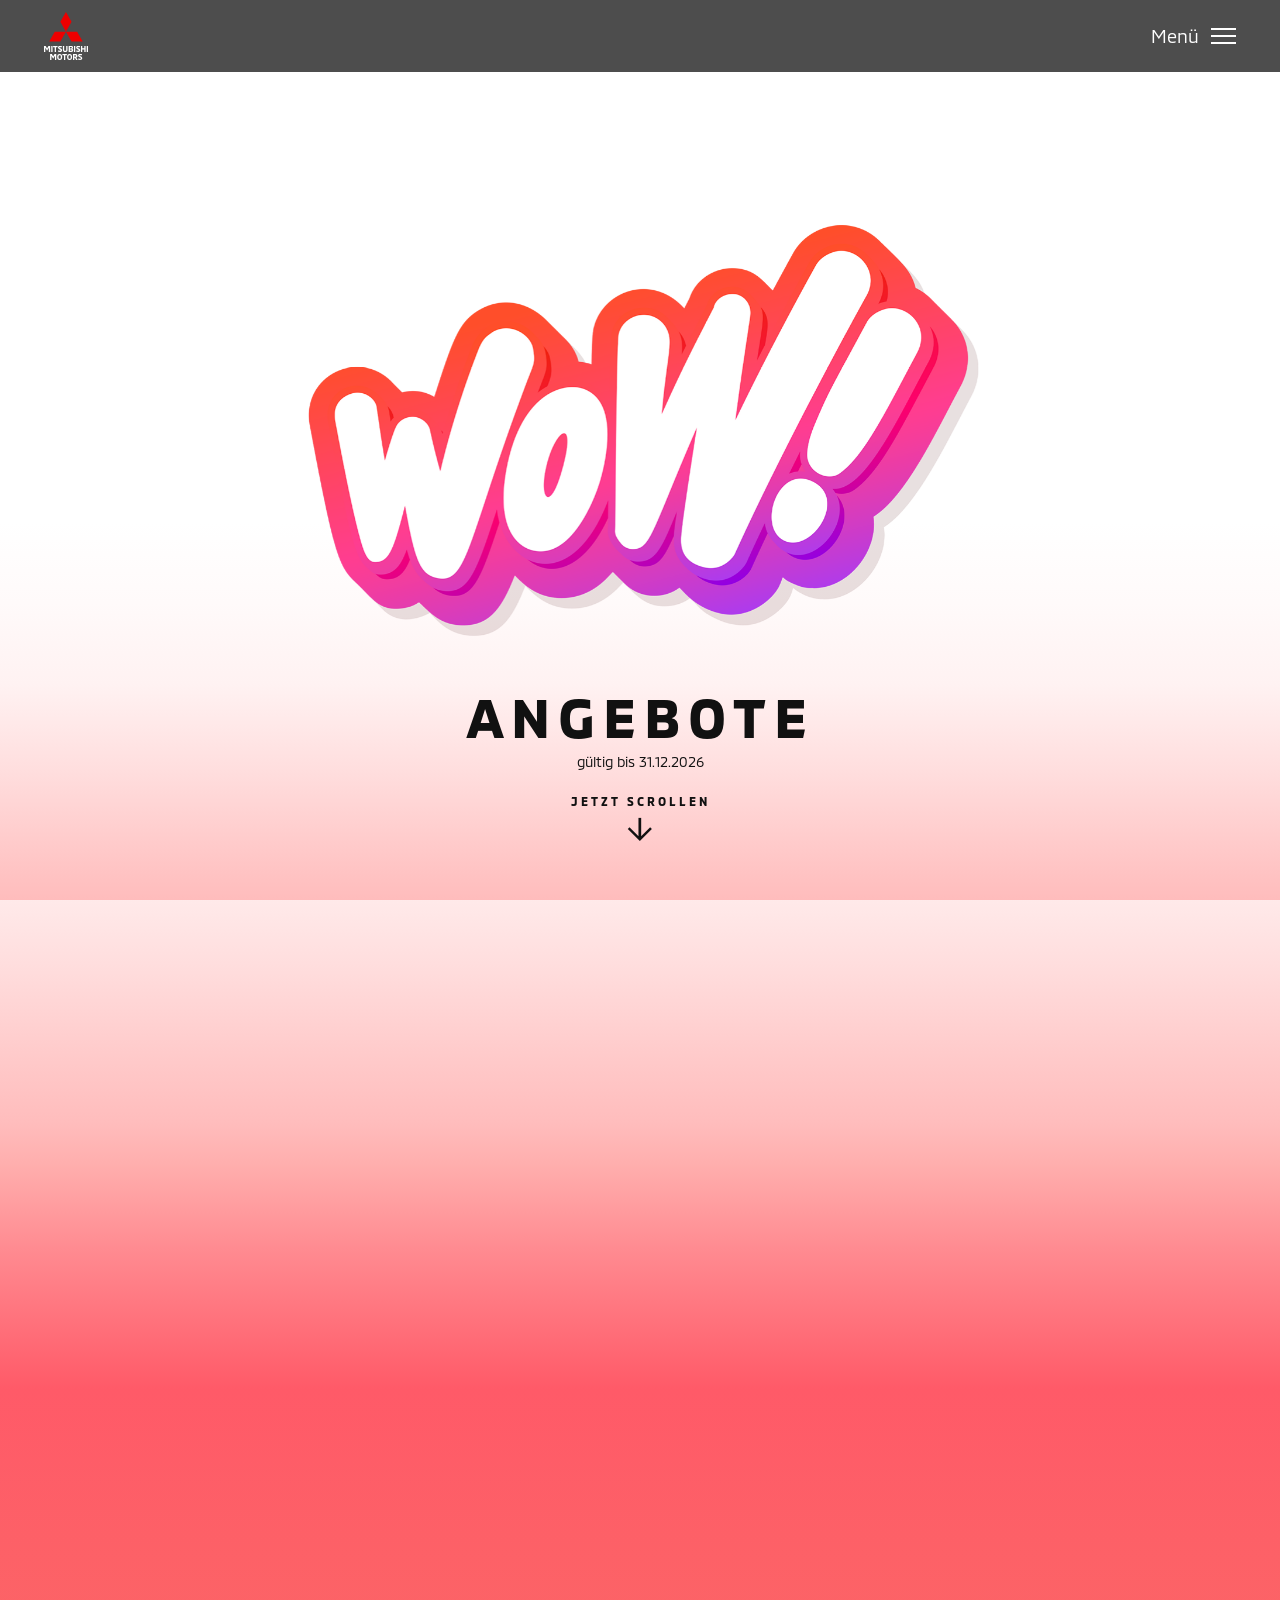
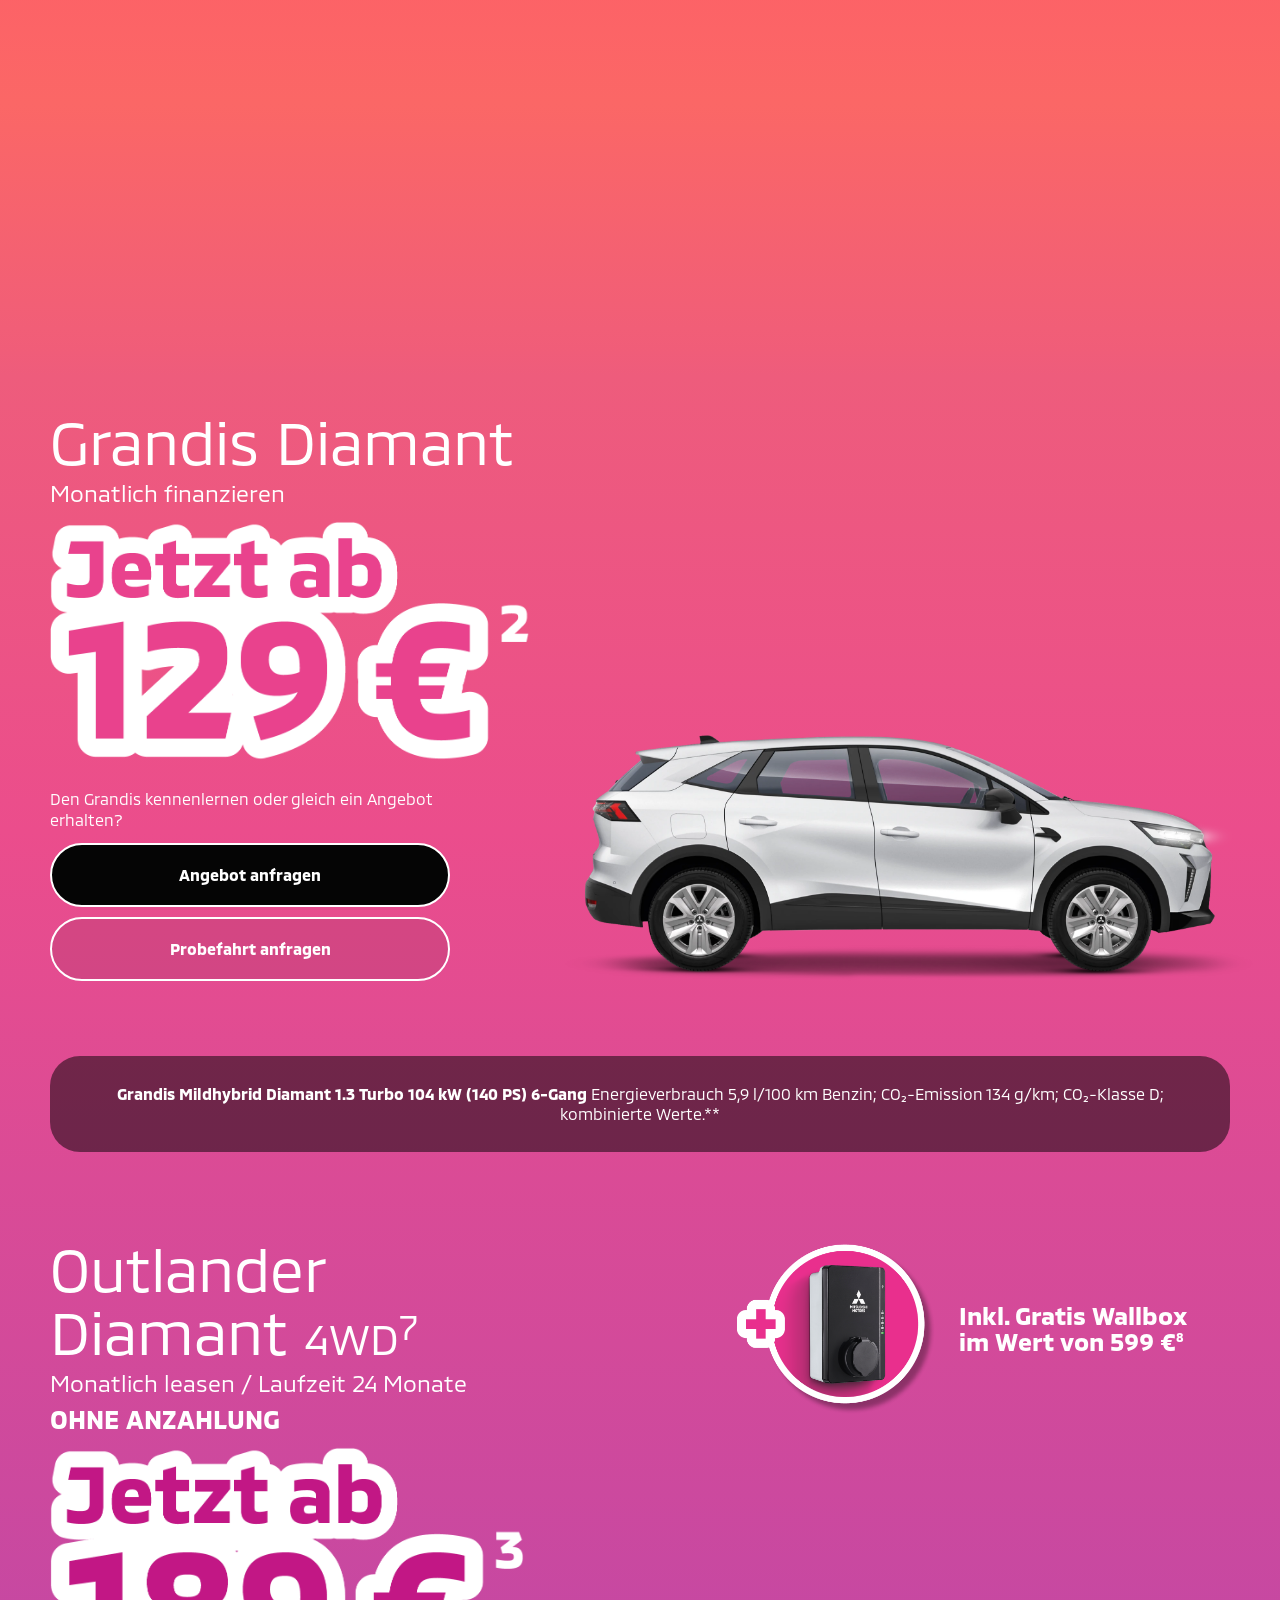
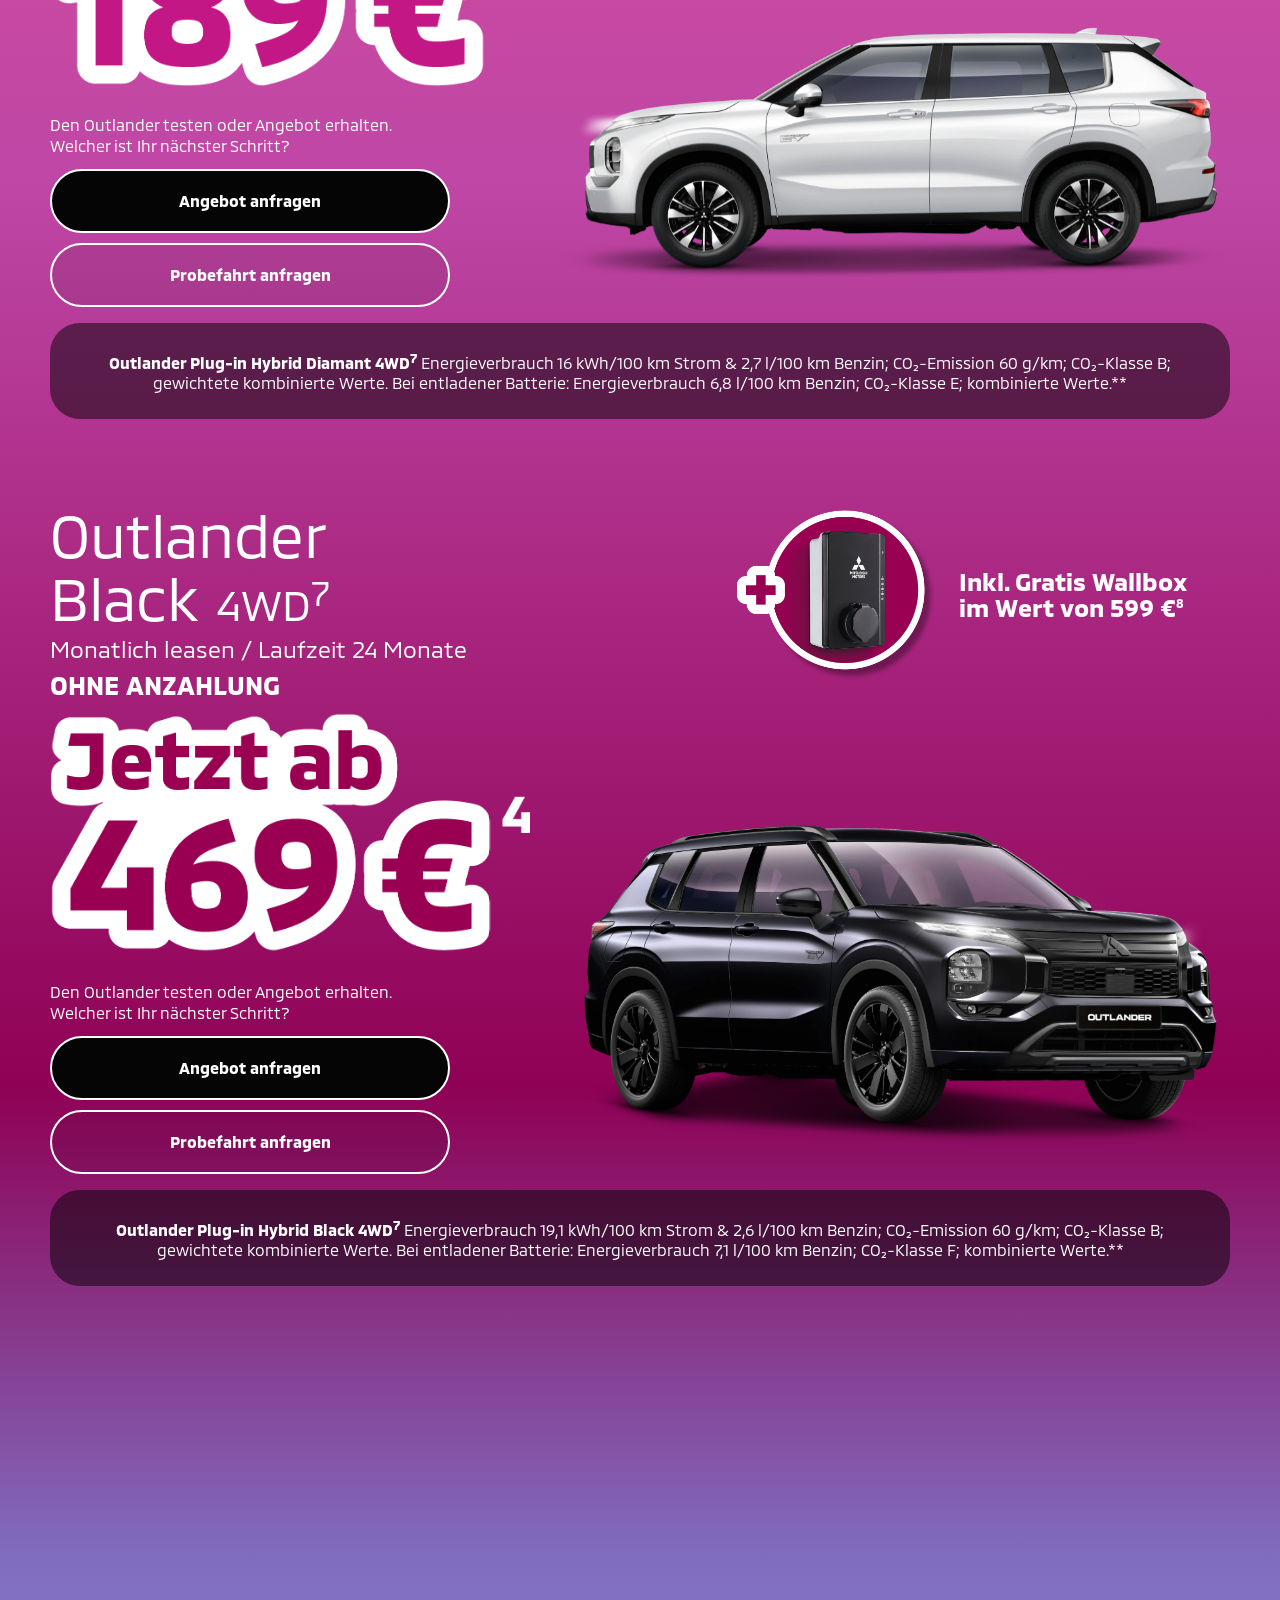
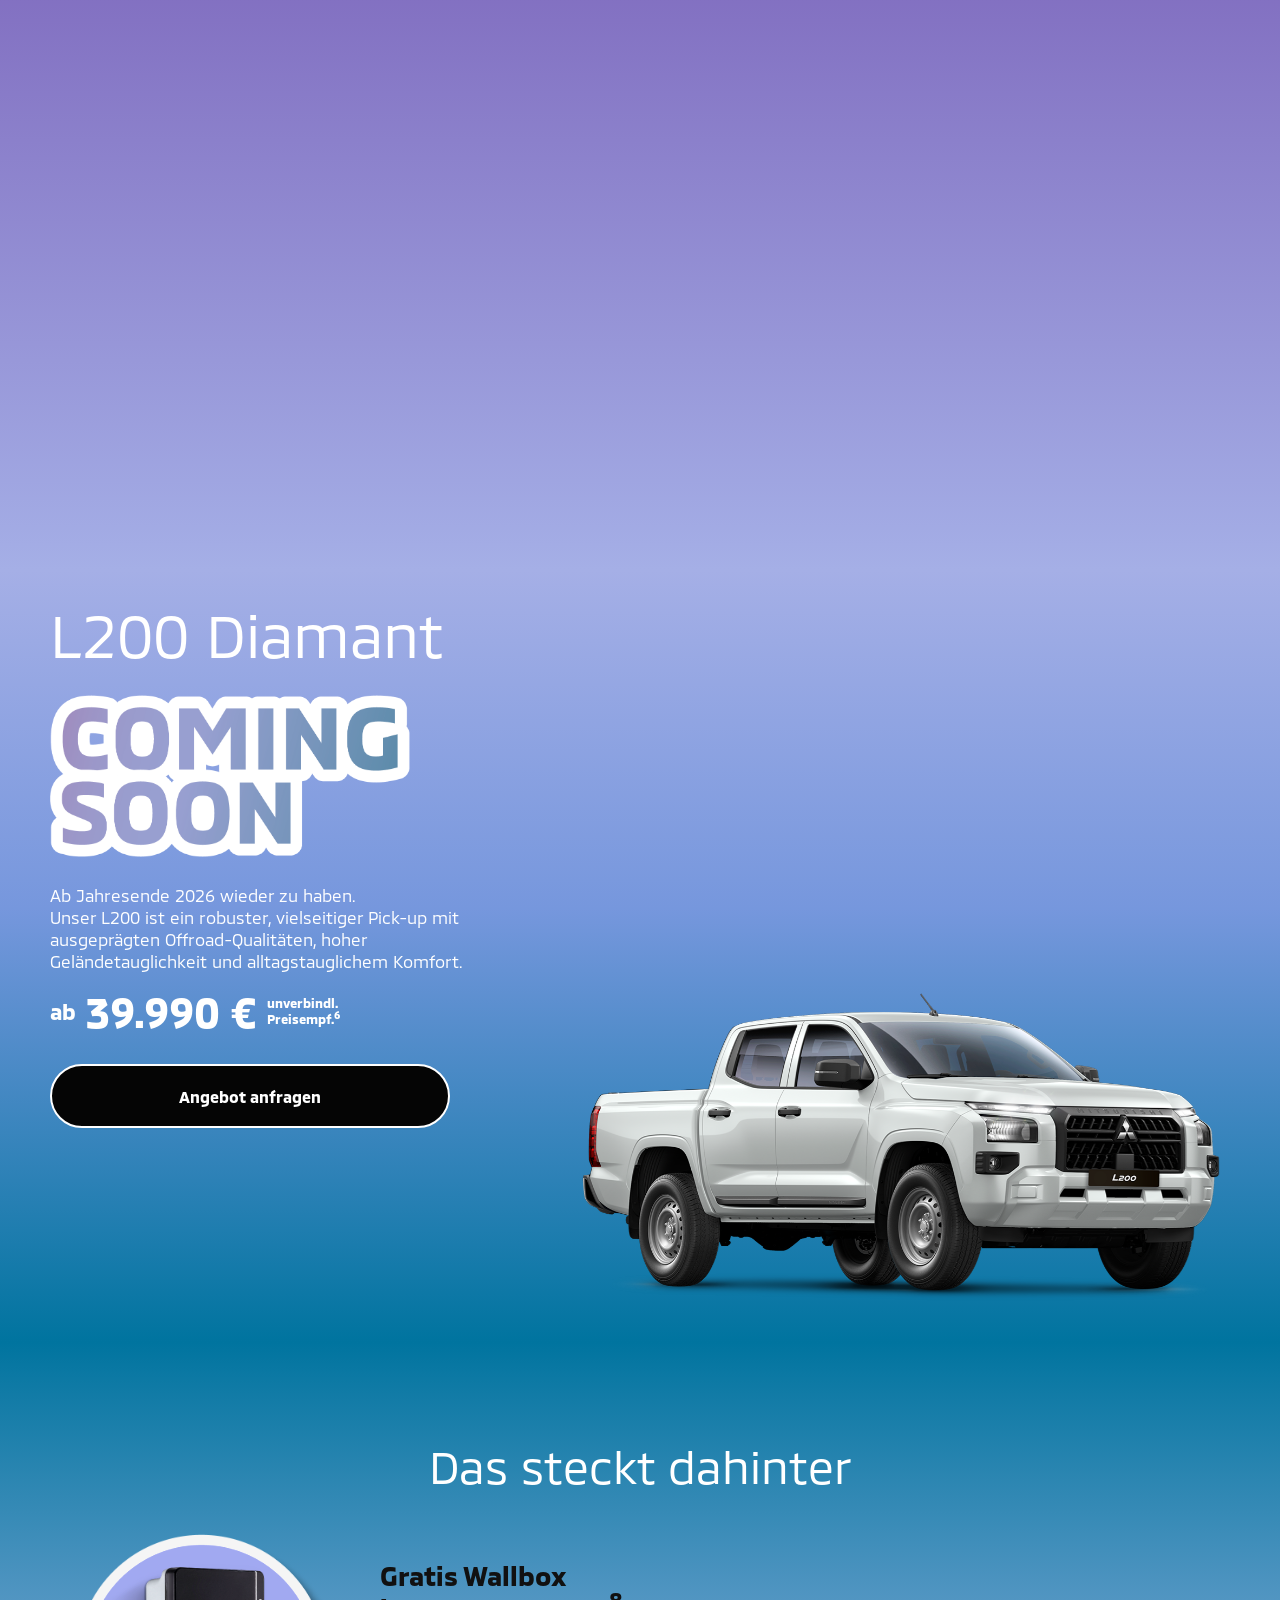
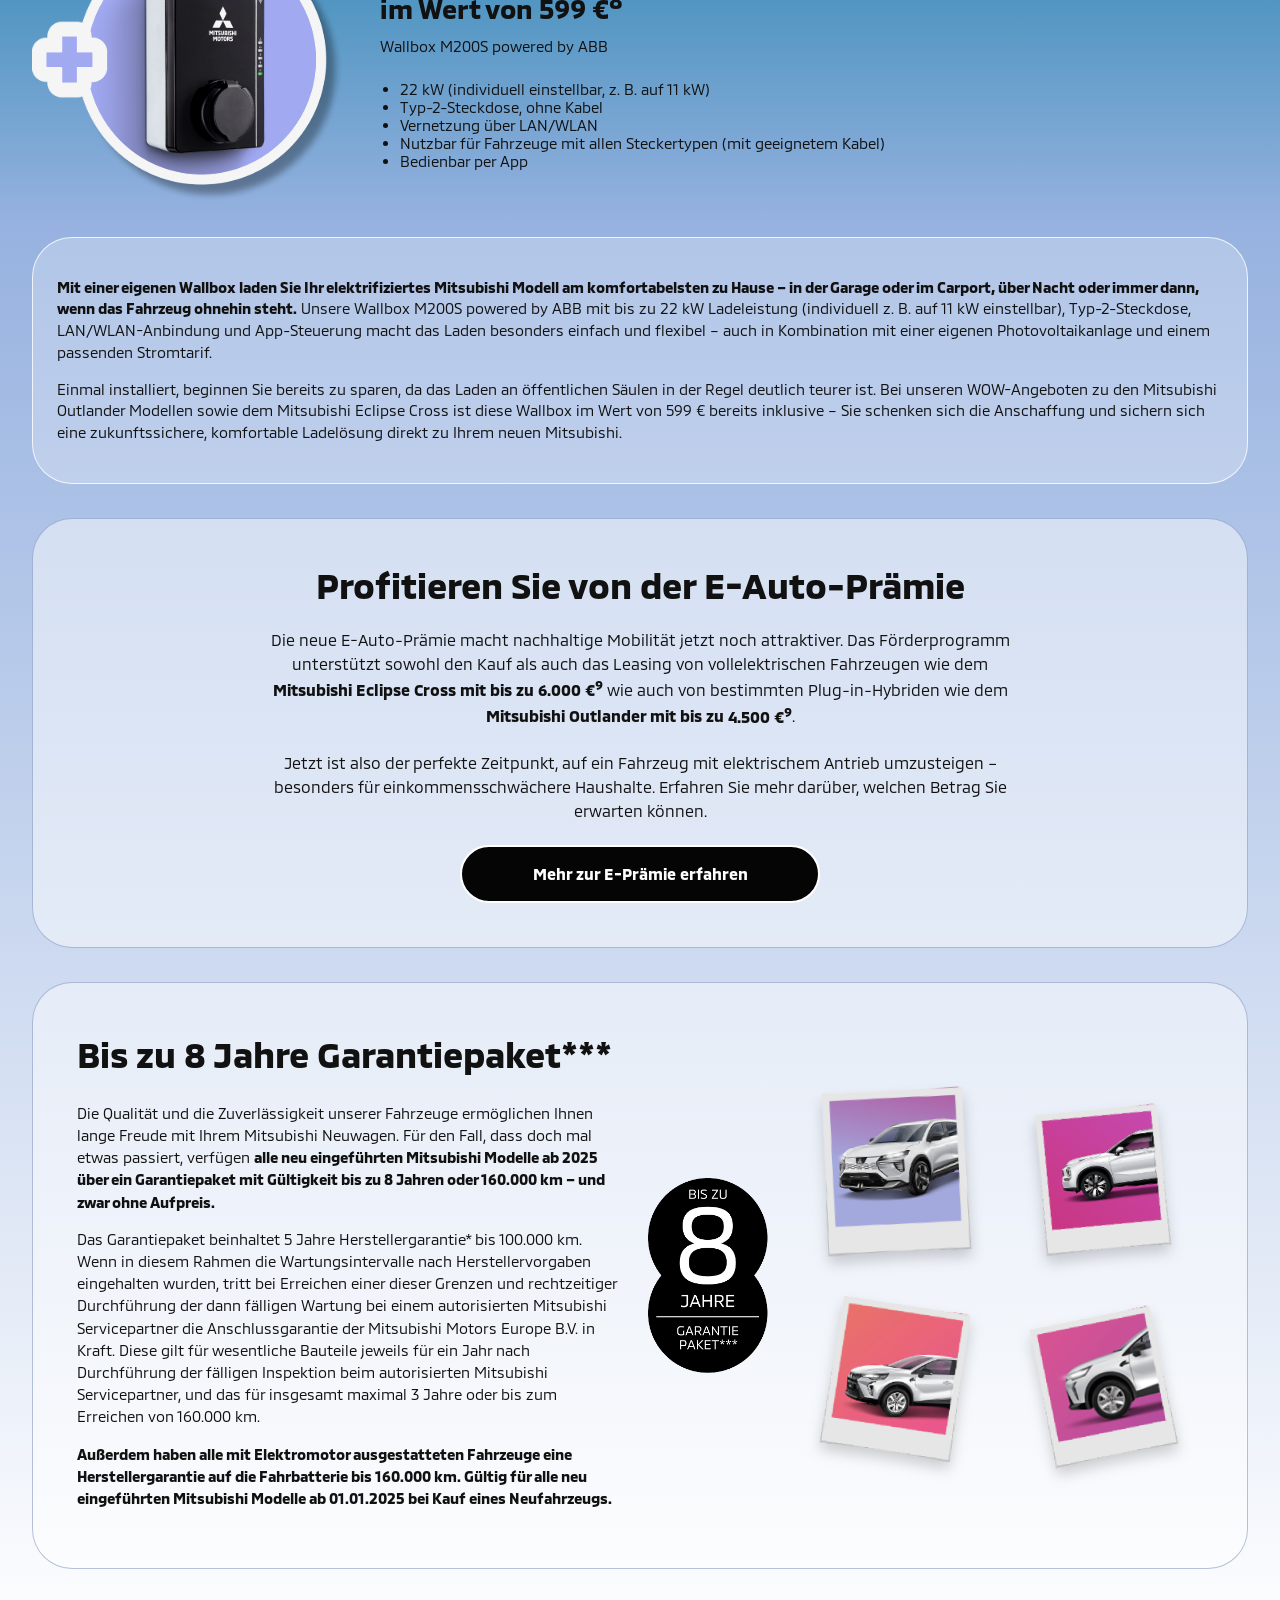
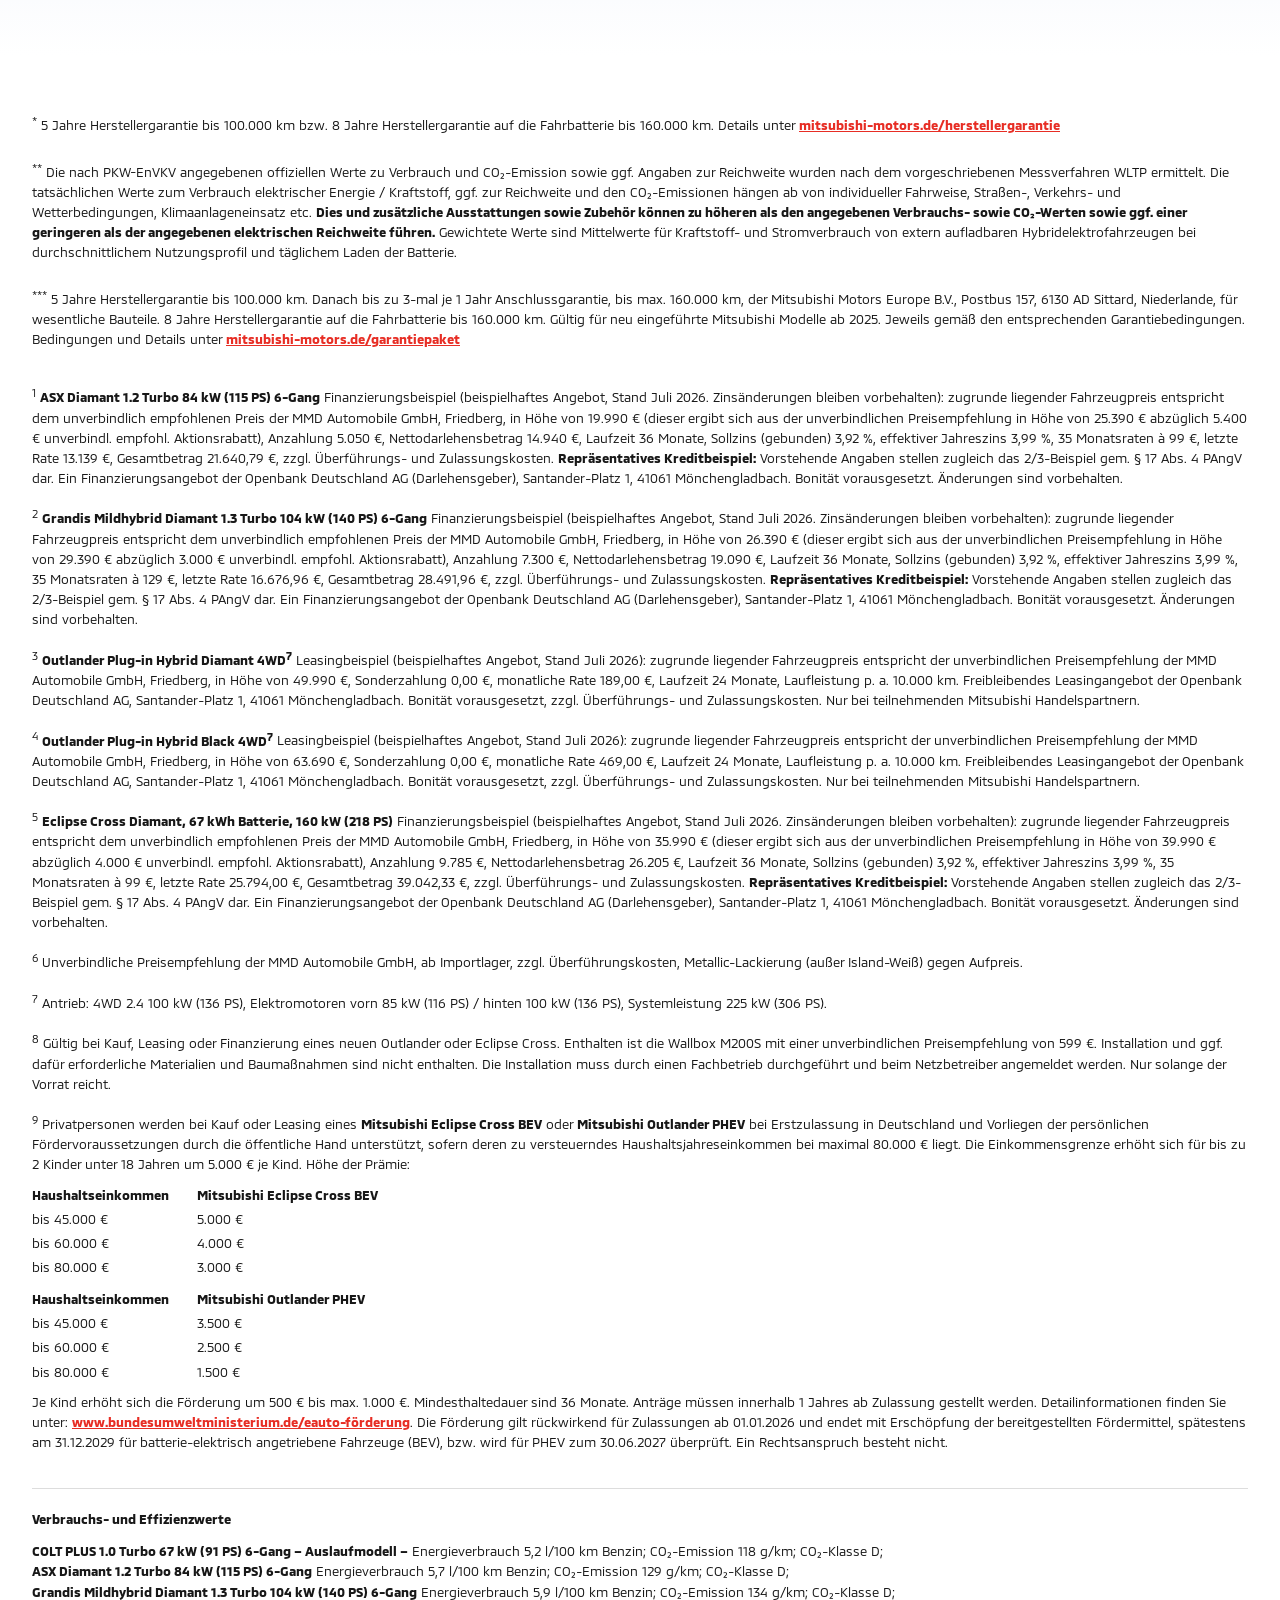
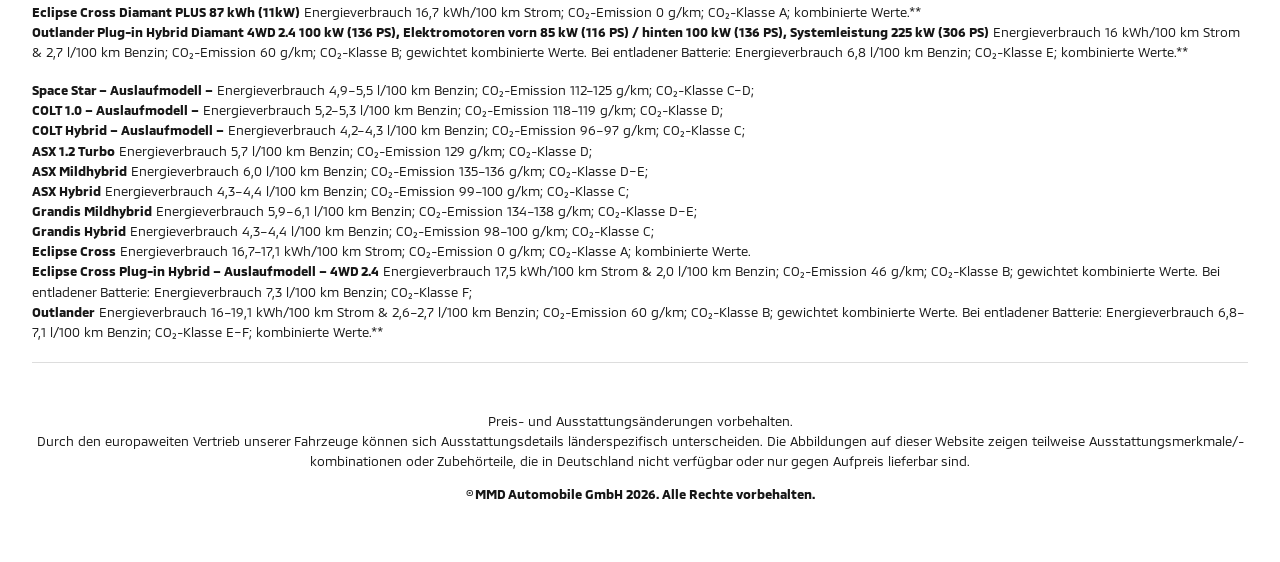
==== index.html @ 07d81e91 "Restore mobile and tablet motion layout" ====
<!doctype html>
<html lang="de">
<head>
  <meta charset="utf-8">
  <meta name="viewport" content="width=device-width, initial-scale=1, viewport-fit=cover">
  <meta name="description" content="WOW! Angebote von Mitsubishi Motors – Aktionsmodelle, Wallbox und Garantiepaket.">
  <title>WOW! Angebote | Mitsubishi Motors</title>
  <link rel="icon" href="assets/brand/mitsubishi-mark.ico" sizes="any">
  <link rel="preload" href="assets/fonts/MMC-Regular.woff2" as="font" type="font/woff2" crossorigin>
  <link rel="preload" href="assets/fonts/MMC-Bold.woff2" as="font" type="font/woff2" crossorigin>
  <link rel="preload" href="assets/wow.png" as="image" type="image/png" fetchpriority="high">
  <link rel="stylesheet" href="mobile-first.css?v=162">
  <script src="script.js?v=87" defer></script>
</head>
<body data-page='{"eventName":"page_view","pageType":"campaign","pageName":"WOW Angebote","campaignName":"WOW Angebote 2026"}'>
  <a class="skip-link" href="#main">Zum Inhalt springen</a>

  <header class="site-header" data-header>
    <a class="brand" href="#top" aria-label="Mitsubishi Motors – nach oben">
      <img class="brand__logo" src="assets/brand/mitsubishi-logo.svg" alt="Mitsubishi Motors" width="55" height="60">
    </a>

    <nav class="desktop-nav" aria-label="Modelle">
      <a href="#angebote">Alle Modelle</a>
      <a href="#angebote">COLT</a>
      <a href="#asx">ASX</a>
      <a href="#grandis">Grandis <span>NEU</span></a>
      <a href="#eclipse">Eclipse Cross <span>NEU</span></a>
      <a href="#outlander-diamant">Outlander</a>
    </nav>

    <button class="menu-button" type="button" aria-expanded="false" aria-controls="mobile-nav">
      <span>Menü</span><i aria-hidden="true"></i>
    </button>

    <nav class="mobile-nav" id="mobile-nav" aria-label="Schnellnavigation" aria-hidden="true" inert>
      <a href="#angebote">Alle Angebote</a>
      <a href="#asx">ASX</a>
      <a href="#grandis">Grandis</a>
      <a href="#outlander-diamant">Outlander Diamant</a>
      <a href="#outlander-black">Outlander Black</a>
      <a href="#eclipse">Eclipse Cross</a>
      <a href="#l200">L200</a>
      <a href="#vorteile">Das steckt dahinter</a>
    </nav>
  </header>

  <nav class="campaign-nav" aria-label="WOW Angebotsnavigation" aria-hidden="true" inert>
    <a class="campaign-nav__home" href="#top" aria-label="Zurück zum Anfang">WOW!</a>
    <p class="campaign-nav__counter" aria-live="polite"><strong data-campaign-nav-index>01</strong><span>/07</span></p>
    <div class="campaign-nav__links">
      <a href="#asx" data-campaign-nav-link><i aria-hidden="true"></i><span>ASX</span></a>
      <a href="#grandis" data-campaign-nav-link><i aria-hidden="true"></i><span>Grandis</span></a>
      <a href="#outlander-diamant" data-campaign-nav-link><i aria-hidden="true"></i><span>Outlander Diamant</span></a>
      <a href="#outlander-black" data-campaign-nav-link><i aria-hidden="true"></i><span>Outlander Black</span></a>
      <a href="#eclipse" data-campaign-nav-link><i aria-hidden="true"></i><span>Eclipse Cross</span></a>
      <a href="#l200" data-campaign-nav-link><i aria-hidden="true"></i><span>L200</span></a>
      <a href="#vorteile" data-campaign-nav-link><i aria-hidden="true"></i><span>Vorteile</span></a>
    </div>
  </nav>

  <main id="main">
    <section class="hero" id="top" aria-labelledby="hero-title" data-hero-stage>
      <div class="hero__motion" data-hero-motion>
        <div class="hero__glow" aria-hidden="true"></div>
        <img class="hero__wow" src="assets/wow.png" alt="WOW!" width="1298" height="730" fetchpriority="high" data-hero-wow>
        <div class="hero__copy reveal" data-hero-copy>
          <h1 id="hero-title">Angebote</h1>
          <p>gültig bis 31.12.2026</p>
          <a href="#angebote" data-ga4push='{"eventName":"click_link_2022slider","teaserHeadline":"WOW Angebote","clickText":"Jetzt scrollen","clickURL":"#angebote"}'>Jetzt scrollen <span aria-hidden="true">↓</span></a>
        </div>
      </div>
    </section>

    <div id="angebote" class="offer-flow">
      <section class="offer offer--asx" id="asx" aria-labelledby="asx-title" data-asx-stage>
        <div class="offer__inner" data-asx-motion>
          <div class="offer__stage">
            <div class="offer__copy reveal">
              <h2 id="asx-title" data-asx-model>ASX Diamant</h2>
              <p class="offer__eyebrow" data-asx-model>Monatlich finanzieren</p>
              <div class="price-art" data-asx-price><img src="assets/price-1.png" alt="Jetzt ab 99 Euro" width="1110" height="556"></div>
              <div class="offer__actions" data-asx-cta>
                <p class="offer__action-copy">Den ASX testen oder direkt ein Angebot anfragen?</p>
                <a class="cta" href="https://www.mitsubishi-motors.de/asx-angebot" target="_blank" rel="noopener noreferrer" data-ga4push='{"eventName":"click_link_wow_offer","teaserHeadline":"ASX Diamant","clickText":"Angebot anfragen","clickURL":"https://www.mitsubishi-motors.de/asx-angebot","vehicleModel":"ASX","offerType":"offer"}'>Angebot anfragen</a>
                <a class="cta cta--secondary" href="https://www.mitsubishi-motors.de/probefahrt/asx" target="_blank" rel="noopener noreferrer" data-ga4push='{"eventName":"click_link_wow_offer","teaserHeadline":"ASX Diamant","clickText":"Probefahrt anfragen","clickURL":"https://www.mitsubishi-motors.de/probefahrt/asx","vehicleModel":"ASX","offerType":"test_drive"}'>Probefahrt anfragen</a>
              </div>
            </div>
            <div class="offer__visual">
              <img class="offer__car offer__car--asx reveal" src="assets/asx.webp" alt="Mitsubishi ASX Diamant in Weiß" width="2200" height="1035" data-asx-car>
            </div>
            <p class="offer__legal" data-asx-legal><strong>ASX Diamant 1.2 Turbo 84 kW (115 PS) 6-Gang</strong> Energieverbrauch 5,7 l/100 km Benzin; CO₂-Emission 129 g/km; CO₂-Klasse D; kombinierte Werte.**</p>
          </div>
        </div>
      </section>

      <section class="offer offer--grandis" id="grandis" aria-labelledby="grandis-title" data-grandis-stage>
        <div class="offer__inner">
          <div class="offer__stage">
            <div class="offer__copy reveal">
              <h2 id="grandis-title" data-grandis-model>Grandis Diamant</h2>
              <p class="offer__eyebrow" data-grandis-model>Monatlich finanzieren</p>
              <div class="price-art" data-grandis-price><img src="assets/price-2.png" alt="Jetzt ab 129 Euro" width="1110" height="556" loading="lazy"></div>
              <div class="offer__actions" data-grandis-cta>
                <p class="offer__action-copy">Den Grandis kennenlernen oder gleich ein Angebot erhalten?</p>
                <a class="cta" href="https://www.mitsubishi-motors.de/grandis-angebot" target="_blank" rel="noopener noreferrer" data-ga4push='{"eventName":"click_link_wow_offer","teaserHeadline":"Grandis Diamant","clickText":"Angebot anfragen","clickURL":"https://www.mitsubishi-motors.de/grandis-angebot","vehicleModel":"Grandis","offerType":"offer"}'>Angebot anfragen</a>
                <a class="cta cta--secondary" href="https://www.mitsubishi-motors.de/probefahrt/grandis" target="_blank" rel="noopener noreferrer" data-ga4push='{"eventName":"click_link_wow_offer","teaserHeadline":"Grandis Diamant","clickText":"Probefahrt anfragen","clickURL":"https://www.mitsubishi-motors.de/probefahrt/grandis","vehicleModel":"Grandis","offerType":"test_drive"}'>Probefahrt anfragen</a>
              </div>
            </div>
            <div class="offer__visual">
              <img class="offer__car offer__car--grandis reveal" src="assets/grandis.webp" alt="Mitsubishi Grandis Diamant in Weiß" width="2200" height="1042" loading="lazy" data-grandis-car>
            </div>
            <p class="offer__legal" data-grandis-legal><strong>Grandis Mildhybrid Diamant 1.3 Turbo 104 kW (140 PS) 6-Gang</strong> Energieverbrauch 5,9 l/100 km Benzin; CO₂-Emission 134 g/km; CO₂-Klasse D; kombinierte Werte.**</p>
          </div>
        </div>
      </section>

      <section class="offer offer--outlander" id="outlander-diamant" aria-labelledby="outlander-title">
        <div class="offer__inner">
          <div class="offer__stage">
            <div class="offer__copy reveal">
              <h2 id="outlander-title">Outlander <span class="model-variant">Diamant <span class="model-drive">4WD<sup><a href="#fn-7" aria-label="Fußnote 7">7</a></sup></span></span></h2>
              <p class="offer__eyebrow">Monatlich leasen<span class="desktop-copy"> / Laufzeit 24 Monate</span></p>
              <p class="offer__payment">Ohne Anzahlung</p>
              <div class="price-art"><img src="assets/price-3.png" alt="Jetzt ab 189 Euro" width="1110" height="556" loading="lazy"></div>
              <div class="offer__actions">
                <p class="offer__action-copy">Den Outlander testen oder Angebot erhalten.<br>Welcher ist Ihr nächster Schritt?</p>
                <a class="cta" href="https://www.mitsubishi-motors.de/outlander-angebot" target="_blank" rel="noopener noreferrer" data-ga4push='{"eventName":"click_link_wow_offer","teaserHeadline":"Outlander Diamant 4WD","clickText":"Angebot anfragen","clickURL":"https://www.mitsubishi-motors.de/outlander-angebot","vehicleModel":"Outlander","offerType":"offer","offerVariant":"Diamant 4WD"}'>Angebot anfragen</a>
                <a class="cta cta--secondary" href="https://www.mitsubishi-motors.de/probefahrt/outlander" target="_blank" rel="noopener noreferrer" data-ga4push='{"eventName":"click_link_wow_offer","teaserHeadline":"Outlander Diamant 4WD","clickText":"Probefahrt anfragen","clickURL":"https://www.mitsubishi-motors.de/probefahrt/outlander","vehicleModel":"Outlander","offerType":"test_drive","offerVariant":"Diamant 4WD"}'>Probefahrt anfragen</a>
              </div>
            </div>
            <div class="offer__visual">
              <div class="wallbox-badge wallbox-badge--pink reveal">
                <img src="assets/wallbox-pink.png" alt="Mitsubishi Wallbox" width="800" height="714" loading="lazy">
                <p>Inkl. Gratis Wallbox<br>im Wert von <span>599 €<sup>8</sup></span></p>
              </div>
              <img class="offer__car offer__car--outlander reveal" src="assets/vehicles/outlander-diamant.webp" alt="Mitsubishi Outlander Diamant in Weiß" width="2082" height="832" loading="lazy">
            </div>
            <p class="offer__legal"><strong>Outlander Plug-in Hybrid Diamant 4WD<sup><a href="#fn-7" aria-label="Fußnote 7">7</a></sup></strong> Energieverbrauch 16 kWh/100 km Strom &amp; 2,7 l/100 km Benzin; CO₂-Emission 60 g/km; CO₂-Klasse B; gewichtete kombinierte Werte. Bei entladener Batterie: Energieverbrauch 6,8 l/100 km Benzin; CO₂-Klasse E; kombinierte Werte.**</p>
          </div>
        </div>
      </section>

      <section class="offer offer--black" id="outlander-black" aria-labelledby="black-title">
        <div class="offer__inner">
          <div class="offer__stage">
            <div class="offer__copy reveal">
              <h2 id="black-title">Outlander <span class="model-variant">Black <span class="model-drive">4WD<sup><a href="#fn-7" aria-label="Fußnote 7">7</a></sup></span></span></h2>
              <p class="offer__eyebrow">Monatlich leasen<span class="desktop-copy"> / Laufzeit 24 Monate</span></p>
              <p class="offer__payment">Ohne Anzahlung</p>
              <div class="price-art"><img src="assets/price-4.png" alt="Jetzt ab 469 Euro" width="1110" height="556" loading="lazy"></div>
              <div class="offer__actions">
                <p class="offer__action-copy">Den Outlander testen oder Angebot erhalten.<br>Welcher ist Ihr nächster Schritt?</p>
                <a class="cta" href="https://www.mitsubishi-motors.de/outlander-angebot" target="_blank" rel="noopener noreferrer" data-ga4push='{"eventName":"click_link_wow_offer","teaserHeadline":"Outlander Black 4WD","clickText":"Angebot anfragen","clickURL":"https://www.mitsubishi-motors.de/outlander-angebot","vehicleModel":"Outlander","offerType":"offer","offerVariant":"Black 4WD"}'>Angebot anfragen</a>
                <a class="cta cta--secondary" href="https://www.mitsubishi-motors.de/probefahrt/outlander" target="_blank" rel="noopener noreferrer" data-ga4push='{"eventName":"click_link_wow_offer","teaserHeadline":"Outlander Black 4WD","clickText":"Probefahrt anfragen","clickURL":"https://www.mitsubishi-motors.de/probefahrt/outlander","vehicleModel":"Outlander","offerType":"test_drive","offerVariant":"Black 4WD"}'>Probefahrt anfragen</a>
              </div>
            </div>
            <div class="offer__visual">
              <div class="wallbox-badge wallbox-badge--black reveal">
                <img src="assets/wallbox-dark.png" alt="Mitsubishi Wallbox" width="800" height="714" loading="lazy">
                <p>Inkl. Gratis Wallbox<br>im Wert von <span>599 €<sup>8</sup></span></p>
              </div>
              <img class="offer__car offer__car--black reveal" src="assets/vehicles/outlander-black.webp" alt="Mitsubishi Outlander Black in Schwarz" width="2113" height="1113" loading="lazy">
            </div>
            <p class="offer__legal"><strong>Outlander Plug-in Hybrid Black 4WD<sup><a href="#fn-7" aria-label="Fußnote 7">7</a></sup></strong> Energieverbrauch 19,1 kWh/100 km Strom &amp; 2,6 l/100 km Benzin; CO₂-Emission 60 g/km; CO₂-Klasse B; gewichtete kombinierte Werte. Bei entladener Batterie: Energieverbrauch 7,1 l/100 km Benzin; CO₂-Klasse F; kombinierte Werte.**</p>
          </div>
        </div>
      </section>

      <section class="offer offer--eclipse" id="eclipse" aria-labelledby="eclipse-title">
        <div class="offer__inner">
          <div class="offer__stage">
            <div class="offer__copy reveal">
              <h2 id="eclipse-title">Eclipse Cross Diamant</h2>
              <p class="offer__eyebrow">Monatlich finanzieren</p>
              <div class="price-art price-art--short"><img src="assets/price-5.png" alt="Ab 99 Euro" width="1110" height="556" loading="lazy"></div>
              <p class="offer__availability">Verfügbar ab Ende 2026</p>
              <div class="offer__actions">
                <p class="offer__action-copy">Probefahrt vereinbaren oder Angebot anfragen?<br>Sie haben die Wahl.</p>
                <a class="cta" href="https://www.mitsubishi-motors.de/eclipsecross-angebot" target="_blank" rel="noopener noreferrer" data-ga4push='{"eventName":"click_link_wow_offer","teaserHeadline":"Eclipse Cross Diamant","clickText":"Angebot anfragen","clickURL":"https://www.mitsubishi-motors.de/eclipsecross-angebot","vehicleModel":"Eclipse Cross","offerType":"offer"}'>Angebot anfragen</a>
                <a class="cta cta--secondary" href="https://www.mitsubishi-motors.de/probefahrt/eclipse-cross" target="_blank" rel="noopener noreferrer" data-ga4push='{"eventName":"click_link_wow_offer","teaserHeadline":"Eclipse Cross Diamant","clickText":"Probefahrt anfragen","clickURL":"https://www.mitsubishi-motors.de/probefahrt/eclipse-cross","vehicleModel":"Eclipse Cross","offerType":"test_drive"}'>Probefahrt anfragen</a>
              </div>
            </div>
            <div class="offer__visual">
              <div class="wallbox-badge wallbox-badge--eclipse reveal">
                <img src="assets/wallbox-lilac.png" alt="Mitsubishi Wallbox" width="800" height="714" loading="lazy">
                <p>Inkl. Gratis Wallbox<br>im Wert von <span>599 €<sup>8</sup></span></p>
              </div>
              <img class="offer__car offer__car--eclipse reveal" src="assets/s6_Eclipse_Cross_Konter_rgb_11.png" alt="Mitsubishi Eclipse Cross Diamant in Weiß" width="2483" height="1575" loading="lazy">
              <img class="offer__subsidy" src="assets/e-foerderung.png" alt="Bis zu 6.000 Euro staatliche Förderung möglich" width="210" height="168" loading="lazy">
            </div>
            <p class="offer__legal"><strong>Eclipse Cross Diamant, 67 kWh Batterie, 160 kW (218 PS)</strong> Energieverbrauch 18,4 kWh/100 km Strom; CO₂-Emission 0 g/km; CO₂-Klasse A; kombinierte Werte.**</p>
          </div>
        </div>
      </section>

      <section class="offer offer--l200" id="l200" aria-labelledby="l200-title">
        <div class="offer__inner">
          <div class="offer__stage">
            <div class="offer__copy reveal">
              <h2 id="l200-title">L200 Diamant</h2>
              <img class="coming" src="assets/price-6.png" alt="Coming Soon" width="1110" height="556" loading="lazy">
              <p class="offer__description">Ab Jahresende 2026 wieder zu haben.<br>Unser L200 ist ein robuster, vielseitiger Pick-up mit ausgeprägten Offroad-Qualitäten, hoher Geländetauglichkeit und alltagstauglichem Komfort.</p>
              <p class="offer__from">ab <strong>39.990 €</strong> <span>unverbindl.<br>Preisempf.<sup>6</sup></span></p>
              <a class="cta" href="https://www.mitsubishi-motors.de/l200" target="_blank" rel="noopener noreferrer" data-ga4push='{"eventName":"click_link_wow_offer","teaserHeadline":"L200 Diamant","clickText":"Angebot anfragen","clickURL":"https://www.mitsubishi-motors.de/l200","vehicleModel":"L200","offerType":"offer"}'>Angebot anfragen</a>
            </div>
            <div class="offer__visual">
              <img class="offer__car offer__car--l200 reveal" src="assets/s7_L200_front-left_W19_konter_RGB.png" alt="Mitsubishi L200 Diamant in Weiß" width="1269" height="691" loading="lazy">
            </div>
          </div>
        </div>
      </section>
    </div>

    <section class="benefits" id="vorteile" aria-labelledby="benefits-title">
      <div class="benefits__inner">
        <h2 id="benefits-title" class="reveal">Das steckt dahinter</h2>

        <article class="wallbox-story reveal">
          <div class="wallbox-story__visual">
            <img src="assets/wallbox-lilac.png" alt="Wallbox M200S powered by ABB" width="800" height="714" loading="lazy">
          </div>
          <div class="wallbox-story__summary">
            <h3>Gratis Wallbox<br>im Wert von 599 €<sup>8</sup></h3>
            <p>Wallbox M200S powered by ABB</p>
            <ul>
              <li>22 kW (individuell einstellbar, z. B. auf 11 kW)</li>
              <li>Typ-2-Steckdose, ohne Kabel</li>
              <li>Vernetzung über LAN/WLAN</li>
              <li>Nutzbar für Fahrzeuge mit allen Steckertypen (mit geeignetem Kabel)</li>
              <li>Bedienbar per App</li>
            </ul>
          </div>
          <div class="wallbox-story__text">
            <p><strong>Mit einer eigenen Wallbox laden Sie Ihr elektrifiziertes Mitsubishi Modell am komfortabelsten zu Hause – in der Garage oder im Carport, über Nacht oder immer dann, wenn das Fahrzeug ohnehin steht.</strong> Unsere Wallbox M200S powered by ABB mit bis zu 22 kW Ladeleistung (individuell z. B. auf 11 kW einstellbar), Typ-2-Steckdose, LAN/WLAN-Anbindung und App-Steuerung macht das Laden besonders einfach und flexibel – auch in Kombination mit einer eigenen Photovoltaikanlage und einem passenden Stromtarif.</p>
            <div class="mobile-more__content mobile-more__content--always" id="wallbox-more">
              <p>Einmal installiert, beginnen Sie bereits zu sparen, da das Laden an öffentlichen Säulen in der Regel deutlich teurer ist. Bei unseren WOW-Angeboten zu den Mitsubishi Outlander Modellen sowie dem Mitsubishi Eclipse Cross ist diese Wallbox im Wert von 599 € bereits inklusive – Sie schenken sich die Anschaffung und sichern sich eine zukunftssichere, komfortable Ladelösung direkt zu Ihrem neuen Mitsubishi.</p>
            </div>
          </div>
        </article>

        <article class="benefit-card benefit-card--premium reveal">
          <h3>Profitieren Sie von der E-Auto-Prämie</h3>
          <p>Die neue E-Auto-Prämie macht nachhaltige Mobilität jetzt noch attraktiver. Das Förderprogramm unterstützt sowohl den Kauf als auch das Leasing von vollelektrischen Fahrzeugen wie dem <strong>Mitsubishi Eclipse Cross mit bis zu <span class="footnote-ref">6.000 €<sup><a href="#fn-9" aria-label="Fußnote 9">9</a></sup></span></strong> wie auch von bestimmten Plug-in-Hybriden wie dem <strong>Mitsubishi Outlander mit bis zu <span class="footnote-ref">4.500 €<sup><a href="#fn-9" aria-label="Fußnote 9">9</a></sup></span></strong>.</p>
          <div class="mobile-more__content mobile-more__content--always" id="premium-more">
            <p>Jetzt ist also der perfekte Zeitpunkt, auf ein Fahrzeug mit elektrischem Antrieb umzusteigen – besonders für einkommensschwächere Haushalte. Erfahren Sie mehr darüber, welchen Betrag Sie erwarten können.</p>
          </div>
          <a class="cta" href="https://www.mitsubishi-motors.de/e-autopraemie" target="_blank" rel="noopener noreferrer" data-ga4push='{"eventName":"click_link_wow_content","teaserHeadline":"E-Auto-Prämie","clickText":"Mehr zur E-Prämie erfahren","clickURL":"https://www.mitsubishi-motors.de/e-autopraemie"}'>Mehr zur E-Prämie erfahren</a>
        </article>

        <article class="benefit-card benefit-card--guarantee reveal">
          <div class="guarantee__copy">
            <h3>Bis zu 8 Jahre Garantiepaket***</h3>
            <p>Die Qualität und die Zuverlässigkeit unserer Fahrzeuge ermöglichen Ihnen lange Freude mit Ihrem Mitsubishi Neuwagen. Für den Fall, dass doch mal etwas passiert, verfügen <strong>alle neu eingeführten Mitsubishi Modelle ab 2025 über ein Garantiepaket mit Gültigkeit bis zu 8 Jahren oder 160.000 km – und zwar ohne Aufpreis.</strong></p>
            <div class="mobile-more__content" id="guarantee-more">
              <p>Das Garantiepaket beinhaltet 5 Jahre Herstellergarantie* bis 100.000 km. Wenn in diesem Rahmen die Wartungsintervalle nach Herstellervorgaben eingehalten wurden, tritt bei Erreichen einer dieser Grenzen und rechtzeitiger Durchführung der dann fälligen Wartung bei einem autorisierten Mitsubishi Servicepartner die Anschlussgarantie der Mitsubishi Motors Europe B.V. in Kraft. Diese gilt für wesentliche Bauteile jeweils für ein Jahr nach Durchführung der fälligen Inspektion beim autorisierten Mitsubishi Servicepartner, und das für insgesamt maximal 3 Jahre oder bis zum Erreichen von 160.000 km.</p>
              <p><strong>Außerdem haben alle mit Elektromotor ausgestatteten Fahrzeuge eine Herstellergarantie auf die Fahrbatterie bis 160.000 km. Gültig für alle neu eingeführten Mitsubishi Modelle ab 01.01.2025 bei Kauf eines Neufahrzeugs.</strong></p>
            </div>
            <img class="guarantee__badge guarantee__badge--mobile" src="assets/garantie-8.png" alt="Bis zu 8 Jahre Garantiepaket" width="229" height="372" loading="lazy">
            <button class="mobile-more__toggle" type="button" aria-expanded="false" aria-controls="guarantee-more" hidden>Mehr anzeigen</button>
          </div>
          <img class="guarantee__badge guarantee__badge--desktop" src="assets/garantie-8.png" alt="Bis zu 8 Jahre Garantiepaket" width="229" height="372" loading="lazy">
          <div class="guarantee__polaroids" aria-hidden="true">
            <img src="assets/polaroid-4.png" alt="" width="291" height="291" loading="lazy">
            <img src="assets/polaroid-5.png" alt="" width="335" height="335" loading="lazy">
            <img src="assets/polaroid-6.png" alt="" width="318" height="318" loading="lazy">
            <img src="assets/polaroid-7.png" alt="" width="301" height="301" loading="lazy">
          </div>
        </article>
      </div>
    </section>

    <section class="fineprint" aria-labelledby="fineprint-title">
      <div class="fineprint__inner">
        <h2 id="fineprint-title" class="visually-hidden">Rechtliche Hinweise</h2>
        <p class="fineprint__note"><sup>*</sup> 5 Jahre Herstellergarantie bis 100.000 km bzw. 8 Jahre Herstellergarantie auf die Fahrbatterie bis 160.000 km. Details unter <a href="https://www.mitsubishi-motors.de/herstellergarantie" target="_blank" rel="noopener noreferrer">mitsubishi-motors.de/herstellergarantie</a></p>
        <p class="fineprint__note"><sup>**</sup> Die nach PKW-EnVKV angegebenen offiziellen Werte zu Verbrauch und CO₂-Emission sowie ggf. Angaben zur Reichweite wurden nach dem vorgeschriebenen Messverfahren WLTP ermittelt. Die tatsächlichen Werte zum Verbrauch elektrischer Energie / Kraftstoff, ggf. zur Reichweite und den CO₂-Emissionen hängen ab von individueller Fahrweise, Straßen-, Verkehrs- und Wetterbedingungen, Klimaanlageneinsatz etc. <strong>Dies und zusätzliche Ausstattungen sowie Zubehör können zu höheren als den angegebenen Verbrauchs- sowie CO₂-Werten sowie ggf. einer geringeren als der angegebenen elektrischen Reichweite führen.</strong> Gewichtete Werte sind Mittelwerte für Kraftstoff- und Stromverbrauch von extern aufladbaren Hybridelektrofahrzeugen bei durchschnittlichem Nutzungsprofil und täglichem Laden der Batterie.</p>
        <p class="fineprint__note"><sup>***</sup> 5 Jahre Herstellergarantie bis 100.000 km. Danach bis zu 3-mal je 1 Jahr Anschlussgarantie, bis max. 160.000 km, der Mitsubishi Motors Europe B.V., Postbus 157, 6130 AD Sittard, Niederlande, für wesentliche Bauteile. 8 Jahre Herstellergarantie auf die Fahrbatterie bis 160.000 km. Gültig für neu eingeführte Mitsubishi Modelle ab 2025. Jeweils gemäß den entsprechenden Garantiebedingungen. Bedingungen und Details unter <a href="https://www.mitsubishi-motors.de/garantiepaket" target="_blank" rel="noopener noreferrer">mitsubishi-motors.de/garantiepaket</a></p>

        <div class="legal-list">
          <p><sup>1</sup> <strong>ASX Diamant 1.2 Turbo 84 kW (115 PS) 6-Gang</strong> Finanzierungsbeispiel (beispielhaftes Angebot, Stand Juli 2026. Zinsänderungen bleiben vorbehalten): zugrunde liegender Fahrzeugpreis entspricht dem unverbindlich empfohlenen Preis der MMD Automobile GmbH, Friedberg, in Höhe von 19.990 € (dieser ergibt sich aus der unverbindlichen Preisempfehlung in Höhe von 25.390 € abzüglich 5.400 € unverbindl. empfohl. Aktionsrabatt), Anzahlung 5.050 €, Nettodarlehensbetrag 14.940 €, Laufzeit 36 Monate, Sollzins (gebunden) 3,92 %, effektiver Jahreszins 3,99 %, 35 Monatsraten à 99 €, letzte Rate 13.139 €, Gesamtbetrag 21.640,79 €, zzgl. Überführungs- und Zulassungskosten. <strong>Repräsentatives Kreditbeispiel:</strong> Vorstehende Angaben stellen zugleich das 2/3-Beispiel gem. § 17 Abs. 4 PAngV dar. Ein Finanzierungsangebot der Openbank Deutschland AG (Darlehensgeber), Santander-Platz 1, 41061 Mönchengladbach. Bonität vorausgesetzt. Änderungen sind vorbehalten.</p>
          <p><sup>2</sup> <strong>Grandis Mildhybrid Diamant 1.3 Turbo 104 kW (140 PS) 6-Gang</strong> Finanzierungsbeispiel (beispielhaftes Angebot, Stand Juli 2026. Zinsänderungen bleiben vorbehalten): zugrunde liegender Fahrzeugpreis entspricht dem unverbindlich empfohlenen Preis der MMD Automobile GmbH, Friedberg, in Höhe von 26.390 € (dieser ergibt sich aus der unverbindlichen Preisempfehlung in Höhe von 29.390 € abzüglich 3.000 € unverbindl. empfohl. Aktionsrabatt), Anzahlung 7.300 €, Nettodarlehensbetrag 19.090 €, Laufzeit 36 Monate, Sollzins (gebunden) 3,92 %, effektiver Jahreszins 3,99 %, 35 Monatsraten à 129 €, letzte Rate 16.676,96 €, Gesamtbetrag 28.491,96 €, zzgl. Überführungs- und Zulassungskosten. <strong>Repräsentatives Kreditbeispiel:</strong> Vorstehende Angaben stellen zugleich das 2/3-Beispiel gem. § 17 Abs. 4 PAngV dar. Ein Finanzierungsangebot der Openbank Deutschland AG (Darlehensgeber), Santander-Platz 1, 41061 Mönchengladbach. Bonität vorausgesetzt. Änderungen sind vorbehalten.</p>
          <p><sup>3</sup> <strong>Outlander Plug-in Hybrid Diamant 4WD<sup><a href="#fn-7" aria-label="Fußnote 7">7</a></sup></strong> Leasingbeispiel (beispielhaftes Angebot, Stand Juli 2026): zugrunde liegender Fahrzeugpreis entspricht der unverbindlichen Preisempfehlung der MMD Automobile GmbH, Friedberg, in Höhe von 49.990 €, Sonderzahlung 0,00 €, monatliche Rate 189,00 €, Laufzeit 24 Monate, Laufleistung p. a. 10.000 km. Freibleibendes Leasingangebot der Openbank Deutschland AG, Santander-Platz 1, 41061 Mönchengladbach. Bonität vorausgesetzt, zzgl. Überführungs- und Zulassungskosten. Nur bei teilnehmenden Mitsubishi Handelspartnern.</p>
          <p><sup>4</sup> <strong>Outlander Plug-in Hybrid Black 4WD<sup><a href="#fn-7" aria-label="Fußnote 7">7</a></sup></strong> Leasingbeispiel (beispielhaftes Angebot, Stand Juli 2026): zugrunde liegender Fahrzeugpreis entspricht der unverbindlichen Preisempfehlung der MMD Automobile GmbH, Friedberg, in Höhe von 63.690 €, Sonderzahlung 0,00 €, monatliche Rate 469,00 €, Laufzeit 24 Monate, Laufleistung p. a. 10.000 km. Freibleibendes Leasingangebot der Openbank Deutschland AG, Santander-Platz 1, 41061 Mönchengladbach. Bonität vorausgesetzt, zzgl. Überführungs- und Zulassungskosten. Nur bei teilnehmenden Mitsubishi Handelspartnern.</p>
          <p><sup>5</sup> <strong>Eclipse Cross Diamant, 67 kWh Batterie, 160 kW (218 PS)</strong> Finanzierungsbeispiel (beispielhaftes Angebot, Stand Juli 2026. Zinsänderungen bleiben vorbehalten): zugrunde liegender Fahrzeugpreis entspricht dem unverbindlich empfohlenen Preis der MMD Automobile GmbH, Friedberg, in Höhe von 35.990 € (dieser ergibt sich aus der unverbindlichen Preisempfehlung in Höhe von 39.990 € abzüglich 4.000 € unverbindl. empfohl. Aktionsrabatt), Anzahlung 9.785 €, Nettodarlehensbetrag 26.205 €, Laufzeit 36 Monate, Sollzins (gebunden) 3,92 %, effektiver Jahreszins 3,99 %, 35 Monatsraten à 99 €, letzte Rate 25.794,00 €, Gesamtbetrag 39.042,33 €, zzgl. Überführungs- und Zulassungskosten. <strong>Repräsentatives Kreditbeispiel:</strong> Vorstehende Angaben stellen zugleich das 2/3-Beispiel gem. § 17 Abs. 4 PAngV dar. Ein Finanzierungsangebot der Openbank Deutschland AG (Darlehensgeber), Santander-Platz 1, 41061 Mönchengladbach. Bonität vorausgesetzt. Änderungen sind vorbehalten.</p>
          <p><sup>6</sup> Unverbindliche Preisempfehlung der MMD Automobile GmbH, ab Importlager, zzgl. Überführungskosten, Metallic-Lackierung (außer Island-Weiß) gegen Aufpreis.</p>
          <p id="fn-7"><sup>7</sup> Antrieb: 4WD 2.4 100 kW (136 PS), Elektromotoren vorn 85 kW (116 PS) / hinten 100 kW (136 PS), Systemleistung 225 kW (306 PS).</p>
          <p><sup>8</sup> Gültig bei Kauf, Leasing oder Finanzierung eines neuen Outlander oder Eclipse Cross. Enthalten ist die Wallbox M200S mit einer unverbindlichen Preisempfehlung von 599 €. Installation und ggf. dafür erforderliche Materialien und Baumaßnahmen sind nicht enthalten. Die Installation muss durch einen Fachbetrieb durchgeführt und beim Netzbetreiber angemeldet werden. Nur solange der Vorrat reicht.</p>
          <div class="legal-footnote" id="fn-9">
            <p><sup>9</sup> Privatpersonen werden bei Kauf oder Leasing eines <strong>Mitsubishi Eclipse Cross BEV</strong> oder <strong>Mitsubishi Outlander PHEV</strong> bei Erstzulassung in Deutschland und Vorliegen der persönlichen Fördervoraussetzungen durch die öffentliche Hand unterstützt, sofern deren zu versteuerndes Haushaltsjahreseinkommen bei maximal 80.000 € liegt. Die Einkommensgrenze erhöht sich für bis zu 2 Kinder unter 18 Jahren um 5.000 € je Kind. Höhe der Prämie:</p>
            <table class="legal-footnote__table">
              <thead>
                <tr>
                  <th scope="col">Haushaltseinkommen</th>
                  <th scope="col">Mitsubishi Eclipse Cross BEV</th>
                </tr>
              </thead>
              <tbody>
                <tr><td>bis 45.000 €</td><td>5.000 €</td></tr>
                <tr><td>bis 60.000 €</td><td>4.000 €</td></tr>
                <tr><td>bis 80.000 €</td><td>3.000 €</td></tr>
              </tbody>
            </table>
            <table class="legal-footnote__table">
              <thead>
                <tr>
                  <th scope="col">Haushaltseinkommen</th>
                  <th scope="col">Mitsubishi Outlander PHEV</th>
                </tr>
              </thead>
              <tbody>
                <tr><td>bis 45.000 €</td><td>3.500 €</td></tr>
                <tr><td>bis 60.000 €</td><td>2.500 €</td></tr>
                <tr><td>bis 80.000 €</td><td>1.500 €</td></tr>
              </tbody>
            </table>
            <p>Je Kind erhöht sich die Förderung um 500 € bis max. 1.000 €. Mindesthaltedauer sind 36 Monate. Anträge müssen innerhalb 1 Jahres ab Zulassung gestellt werden. Detailinformationen finden Sie unter: <a href="https://www.bundesumweltministerium.de/eauto-foerderung" target="_blank" rel="noopener noreferrer">www.bundesumweltministerium.de/eauto-förderung</a>. Die Förderung gilt rückwirkend für Zulassungen ab 01.01.2026 und endet mit Erschöpfung der bereitgestellten Fördermittel, spätestens am 31.12.2029 für batterie-elektrisch angetriebene Fahrzeuge (BEV), bzw. wird für PHEV zum 30.06.2027 überprüft. Ein Rechtsanspruch besteht nicht.</p>
          </div>
        </div>

        <section class="efficiency" aria-labelledby="efficiency-title">
          <h3 id="efficiency-title">Verbrauchs- und Effizienzwerte</h3>
          <p><strong>COLT PLUS 1.0 Turbo 67 kW (91 PS) 6-Gang – Auslaufmodell –</strong> Energieverbrauch 5,2 l/100 km Benzin; CO₂-Emission 118 g/km; CO₂-Klasse D;<br>
          <strong>ASX Diamant 1.2 Turbo 84 kW (115 PS) 6-Gang</strong> Energieverbrauch 5,7 l/100 km Benzin; CO₂-Emission 129 g/km; CO₂-Klasse D;<br>
          <strong>Grandis Mildhybrid Diamant 1.3 Turbo 104 kW (140 PS) 6-Gang</strong> Energieverbrauch 5,9 l/100 km Benzin; CO₂-Emission 134 g/km; CO₂-Klasse D;<br>
          <strong>Eclipse Cross Diamant PLUS 87 kWh (11kW)</strong> Energieverbrauch 16,7 kWh/100 km Strom; CO₂-Emission 0 g/km; CO₂-Klasse A; kombinierte Werte.**<br>
          <strong>Outlander Plug-in Hybrid Diamant 4WD 2.4 100 kW (136 PS), Elektromotoren vorn 85 kW (116 PS) / hinten 100 kW (136 PS), Systemleistung 225 kW (306 PS)</strong> Energieverbrauch 16 kWh/100 km Strom &amp; 2,7 l/100 km Benzin; CO₂-Emission 60 g/km; CO₂-Klasse B; gewichtet kombinierte Werte. Bei entladener Batterie: Energieverbrauch 6,8 l/100 km Benzin; CO₂-Klasse E; kombinierte Werte.**</p>
          <p><strong>Space Star – Auslaufmodell –</strong> Energieverbrauch 4,9–5,5 l/100 km Benzin; CO₂-Emission 112–125 g/km; CO₂-Klasse C–D;<br>
          <strong>COLT 1.0 – Auslaufmodell –</strong> Energieverbrauch 5,2–5,3 l/100 km Benzin; CO₂-Emission 118–119 g/km; CO₂-Klasse D;<br>
          <strong>COLT Hybrid – Auslaufmodell –</strong> Energieverbrauch 4,2–4,3 l/100 km Benzin; CO₂-Emission 96–97 g/km; CO₂-Klasse C;<br>
          <strong>ASX 1.2 Turbo</strong> Energieverbrauch 5,7 l/100 km Benzin; CO₂-Emission 129 g/km; CO₂-Klasse D;<br>
          <strong>ASX Mildhybrid</strong> Energieverbrauch 6,0 l/100 km Benzin; CO₂-Emission 135–136 g/km; CO₂-Klasse D–E;<br>
          <strong>ASX Hybrid</strong> Energieverbrauch 4,3–4,4 l/100 km Benzin; CO₂-Emission 99–100 g/km; CO₂-Klasse C;<br>
          <strong>Grandis Mildhybrid</strong> Energieverbrauch 5,9–6,1 l/100 km Benzin; CO₂-Emission 134–138 g/km; CO₂-Klasse D–E;<br>
          <strong>Grandis Hybrid</strong> Energieverbrauch 4,3–4,4 l/100 km Benzin; CO₂-Emission 98–100 g/km; CO₂-Klasse C;<br>
          <strong>Eclipse Cross</strong> Energieverbrauch 16,7–17,1 kWh/100 km Strom; CO₂-Emission 0 g/km; CO₂-Klasse A; kombinierte Werte.<br>
          <strong>Eclipse Cross Plug-in Hybrid – Auslaufmodell – 4WD 2.4</strong> Energieverbrauch 17,5 kWh/100 km Strom &amp; 2,0 l/100 km Benzin; CO₂-Emission 46 g/km; CO₂-Klasse B; gewichtet kombinierte Werte. Bei entladener Batterie: Energieverbrauch 7,3 l/100 km Benzin; CO₂-Klasse F;<br>
          <strong>Outlander</strong> Energieverbrauch 16–19,1 kWh/100 km Strom &amp; 2,6–2,7 l/100 km Benzin; CO₂-Emission 60 g/km; CO₂-Klasse B; gewichtet kombinierte Werte. Bei entladener Batterie: Energieverbrauch 6,8–7,1 l/100 km Benzin; CO₂-Klasse E–F; kombinierte Werte.**</p>
        </section>

        <footer class="page-footer">
          <p>Preis- und Ausstattungsänderungen vorbehalten.<br>Durch den europaweiten Vertrieb unserer Fahrzeuge können sich Ausstattungsdetails länderspezifisch unterscheiden. Die Abbildungen auf dieser Website zeigen teilweise Ausstattungsmerkmale/-kombinationen oder Zubehörteile, die in Deutschland nicht verfügbar oder nur gegen Aufpreis lieferbar sind.</p>
          <p><strong>© MMD Automobile GmbH 2026. Alle Rechte vorbehalten.</strong></p>
        </footer>
      </div>
    </section>
  </main>

</body>
</html>
---- mobile-first.css ----
@font-face {
  font-family: "MMC";
  src: url("assets/fonts/MMC-Regular.woff2") format("woff2");
  font-style: normal;
  font-weight: 400;
  font-display: swap;
}

@font-face {
  font-family: "MMC";
  src: url("assets/fonts/MMC-Bold.woff2") format("woff2");
  font-style: normal;
  font-weight: 700;
  font-display: swap;
}

:root {
  --mobile-frame-h: 100svh;
  --header-h: 72px;
  --gutter: 18px;
  --content: 1248px;
  --radius: 32px;
  --ink: #111;
  --paper: #fff;
  --header: #4d4d4d;
  font-family: "MMC", Arial, Helvetica, sans-serif;
  color: var(--ink);
  font-synthesis: none;
}

* { box-sizing: border-box; }
html { scroll-behavior: smooth; }
html.menu-open,
html.menu-open body { overflow: hidden; }
body { margin: 0; min-width: 0; overflow-x: clip; background: transparent; }
main { background: #fff; }
img { display: block; max-width: 100%; height: auto; }
button, input { font: inherit; }
button, a { -webkit-tap-highlight-color: transparent; }
a { color: inherit; }

.skip-link {
  position: fixed;
  top: 8px;
  left: 8px;
  z-index: 1000;
  padding: 10px 14px;
  border-radius: 999px;
  background: #fff;
  color: #111;
  transform: translateY(-150%);
}

.skip-link:focus { transform: translateY(0); }

.visually-hidden {
  position: absolute;
  width: 1px;
  height: 1px;
  padding: 0;
  margin: -1px;
  overflow: hidden;
  clip: rect(0, 0, 0, 0);
  white-space: nowrap;
  border: 0;
}

.site-header {
  position: fixed;
  inset: 0 0 auto;
  z-index: 100;
  height: calc(var(--header-h) + env(safe-area-inset-top));
  padding: env(safe-area-inset-top) var(--gutter) 0;
  display: flex;
  align-items: center;
  justify-content: space-between;
  color: #fff;
  background: var(--header);
}

.brand {
  width: 55px;
  display: block;
  text-decoration: none;
}

.brand__logo { width: 44px; height: auto; display: block; }
.desktop-nav { display: none; }
.campaign-nav { display: none; }

.menu-button {
  min-width: 88px;
  min-height: 44px;
  padding: 0;
  border: 0;
  display: flex;
  align-items: center;
  justify-content: flex-end;
  gap: 12px;
  background: none;
  color: #fff;
  cursor: pointer;
  font-size: 18px;
}

.menu-button i,
.menu-button i::before,
.menu-button i::after {
  display: block;
  width: 25px;
  height: 2px;
  background: currentColor;
  transition: transform .2s ease;
}

.menu-button i { position: relative; }
.menu-button i::before,
.menu-button i::after { content: ""; position: absolute; left: 0; }
.menu-button i::before { top: -7px; }
.menu-button i::after { top: 7px; }
.menu-button[aria-expanded="true"] i { background: transparent; }
.menu-button[aria-expanded="true"] i::before { top: 0; transform: rotate(45deg); }
.menu-button[aria-expanded="true"] i::after { top: 0; transform: rotate(-45deg); }

.mobile-nav {
  position: fixed;
  top: var(--header-h);
  right: 0;
  width: min(390px, 100%);
  height: calc(100dvh - var(--header-h));
  padding: 24px;
  display: flex;
  flex-direction: column;
  overflow-y: auto;
  background: rgba(34, 31, 33, .98);
  box-shadow: -18px 30px 60px rgba(0, 0, 0, .3);
  clip-path: inset(0 0 0 100%);
  visibility: hidden;
  pointer-events: none;
  transition: clip-path .26s ease, visibility .26s;
}

.mobile-nav.is-open {
  clip-path: inset(0);
  visibility: visible;
  pointer-events: auto;
}
.mobile-nav a { min-height: 50px; padding: 14px 4px; border-bottom: 1px solid rgba(255, 255, 255, .16); color: #fff; text-decoration: none; font-size: 19px; }

.hero {
  --hero-frame-h: 100svh;
  --hero-stage-h: 190svh;
  --hero-p: 0;
  --hero-zoom: 1;
  --hero-fade: 1;
  --hero-copy-fade: 1;
  --hero-bloom: 0;
  --hero-pin-y: 0px;
  --hero-pin-distance: 90svh;
  --hero-wow-top: clamp(152px, 23svh, 194px);
  --hero-copy-bottom: clamp(58px, 9svh, 76px);
  --hero-drift-y: 17svh;
  position: relative;
  min-height: max(700px, 100svh);
  overflow: hidden;
  display: grid;
  place-items: center;
  background: linear-gradient(
    180deg,
    #fff 0%,
    #fff 58%,
    #fffafa 67%,
    #fff2f2 76%,
    #ffdddd 86%,
    #ffcaca 94%,
    #ffbcbc 100%
  );
}

.hero__motion {
  position: absolute;
  inset: 0;
  display: grid;
  place-items: center;
  isolation: isolate;
}

.hero__motion::before,
.hero__motion::after {
  content: "";
  display: none;
  position: absolute;
  z-index: 0;
  pointer-events: none;
}

.hero__motion::before {
  inset: -18%;
  background:
    radial-gradient(circle at 72% 34%, rgba(255,255,255,.82) 0 3%, transparent 19%),
    radial-gradient(circle at 24% 62%, rgba(255,72,73,.34), transparent 36%),
    radial-gradient(circle at 76% 72%, rgba(176,43,229,.28), transparent 38%);
  opacity: var(--hero-bloom);
  transform: scale(calc(.82 + var(--hero-p) * .32)) rotate(calc((var(--hero-p) - .5) * 3deg));
  transform-origin: center;
}

.hero__motion::after {
  top: -20%;
  bottom: -20%;
  left: -36%;
  width: 34%;
  background: linear-gradient(90deg, transparent, rgba(255,255,255,.62), transparent);
  opacity: calc(var(--hero-bloom) * .48);
  transform: translateX(calc(var(--hero-p) * 470%)) rotate(12deg);
}

.hero__glow {
  display: none;
  position: absolute;
  top: 22%;
  left: 50%;
  width: min(112vw, 470px);
  height: min(74vw, 310px);
  border-radius: 50%;
  background: linear-gradient(135deg, rgba(255, 76, 63, .12), rgba(184, 52, 235, .17));
  filter: blur(48px);
  transform: translateX(-50%);
}

.hero__wow {
  position: absolute;
  z-index: 1;
  top: var(--hero-wow-top);
  left: 50%;
  width: min(104vw, 430px);
  max-width: none;
  opacity: var(--hero-fade);
  transform: translateX(-50%) translateY(calc(var(--hero-p) * var(--hero-drift-y))) scale(var(--hero-zoom)) rotate(calc(var(--hero-p) * -.65deg));
  transform-origin: center;
  will-change: transform, opacity;
}

.hero__copy {
  position: relative;
  z-index: 2;
  align-self: end;
  width: min(calc(100% - 36px), 390px);
  margin-bottom: var(--hero-copy-bottom);
  text-align: center;
  text-transform: uppercase;
  opacity: var(--hero-copy-fade);
  transform: translateY(calc(var(--hero-p) * 34px));
  will-change: transform, opacity;
}

.hero__copy h1 { margin: 0; font-size: clamp(34px, 10.5vw, 42px); line-height: .92; letter-spacing: .14em; }
.hero__copy p { margin: 11px 0 20px; font-size: 14px; text-transform: none; }
.hero__copy a { min-height: 58px; display: inline-flex; flex-direction: column; align-items: center; gap: 4px; font-size: 12px; font-weight: 700; letter-spacing: .25em; text-decoration: none; }
.hero__copy a span {
  width: 64px;
  min-height: 44px;
  display: grid;
  place-items: center;
  background: none;
  font-size: 34px;
  line-height: 1;
  font-weight: 400;
  letter-spacing: 0;
  animation: scroll-cue-bob 1.4s ease-in-out infinite;
  will-change: transform;
}

@keyframes scroll-cue-bob {
  0%, 100% { transform: translate3d(0, -2px, 0); }
  50% { transform: translate3d(0, 8px, 0); }
}

.offer-flow { margin-top: -1px; background: #ffbcbc; scroll-margin-top: var(--header-h); }
.offer-flow > .offer + .offer { margin-top: -1px; }

.offer {
  position: relative;
  overflow: hidden;
  color: #fff;
  scroll-margin-top: var(--header-h);
}

.offer--asx {
  background: linear-gradient(
    180deg,
    #ffbcbc 0%,
    #ffaead 5%,
    #ff8b91 15%,
    #ff5a68 32%,
    #fb6766 70%,
    #f05d79 100%
  );
}
.offer--grandis { background: linear-gradient(180deg, #f05d79 0%, #ee5c7c 3%, #eb4d8c 58%, #da4b96 100%); }
.offer--outlander { background: linear-gradient(180deg, #da4b96 0%, #d34a9a 19.1%, #bf47a6 68.8%, #b1338e 100%); }
.offer--black { background: linear-gradient(180deg, #b1338e 0%, #8f0155 73.9%, #883487 100%); }
.offer--eclipse { background: linear-gradient(180deg, #883487 0%, #806cbf 29.3%, #a3ace5 100%); }
.offer--l200 { background: linear-gradient(180deg, #a3ace5 0%, #a5afe6 3.1%, #7697dd 44%, #00749f 96.4%, #0a78a3 100%); }

.offer__inner {
  position: relative;
  z-index: 1;
  width: min(100%, 760px);
  min-height: calc(100svh - var(--header-h));
  margin: 0 auto;
  padding: 30px var(--gutter) 22px;
  display: grid;
  align-content: center;
  grid-template-columns: minmax(0, 1fr);
  grid-template-areas:
    "title"
    "eyebrow"
    "payment"
    "price"
    "car"
    "cta"
    "legal";
}
.offer__stage { display: contents; }

.offer__copy { display: contents; }
.offer h2 { grid-area: title; margin: 0; font-size: clamp(30px, 9vw, 38px); line-height: 1.05; font-weight: 400; }
.model-drive { font-size: .72em; white-space: nowrap; }
.offer sup a { color: inherit; text-decoration: none; }
.offer sup a:focus-visible { outline: 2px solid currentColor; outline-offset: 2px; }
.offer__eyebrow { grid-area: eyebrow; margin: 7px 0 0; font-size: clamp(16px, 4.8vw, 19px); line-height: 1.18; }
.offer__payment { grid-area: payment; margin: 7px 0 0; font-size: clamp(18px, 5.4vw, 21px); line-height: 1.12; font-weight: 700; text-transform: uppercase; }

.offer h2,
.offer__eyebrow,
.offer__payment,
.offer__availability,
.offer__description,
.offer__from {
  position: relative;
  z-index: 4;
}

.price-art,
.coming {
  grid-area: price;
  z-index: 4;
  align-self: start;
  justify-self: start;
  width: min(88vw, 340px);
  margin: 8px 0 0;
  overflow: visible;
}

.price-art--short { width: min(79vw, 300px); }
.price-art img,
.coming { width: 100%; }

.cta {
  min-height: 58px;
  padding: 12px 24px;
  border: 2px solid #fff;
  border-radius: 999px;
  display: inline-grid;
  place-items: center;
  background: #050505;
  color: #fff;
  text-align: center;
  text-decoration: none;
  font-weight: 700;
  cursor: pointer;
  transition: transform .2s ease, background-color .2s ease, color .2s ease;
}

.offer__copy > .cta { grid-area: cta; z-index: 5; width: 100%; margin: 4px 0 14px; }
.offer__actions {
  grid-area: cta;
  position: relative;
  z-index: 5;
  width: 100%;
  margin: 4px 0 14px;
  display: grid;
  gap: 10px;
}
.offer__action-copy {
  margin: 0 0 2px;
  font-size: 15px;
  line-height: 1.3;
}
.offer__actions .cta { width: 100%; }
.offer__actions .cta--secondary { background: rgba(0, 0, 0, .08); }
.offer__visual { display: contents; }
.offer__car {
  grid-area: car;
  z-index: 1;
  align-self: start;
  justify-self: center;
  width: 115%;
  max-width: none;
  margin: -14px 0 0;
  object-fit: contain;
}
.offer__car--grandis { width: 109%; }
.offer__car--outlander { width: 111%; }
.offer__car--black { width: 100%; }
.offer__car--eclipse { width: 114%; }

.offer__legal {
  grid-area: legal;
  z-index: 4;
  width: 100%;
  min-height: 96px;
  margin: 0;
  padding: 15px 18px;
  border-radius: 28px;
  display: block;
  align-content: center;
  background: rgba(0, 0, 0, .5);
  text-align: center;
  font-size: 13px;
  line-height: 1.22;
}

.wallbox-badge {
  grid-area: extra;
  position: relative;
  z-index: 4;
  width: 100%;
  margin: -2px 0 12px;
  display: grid;
  grid-template-columns: 108px minmax(0, 1fr);
  align-items: center;
  gap: 14px;
}

.wallbox-badge img { width: 108px; }
.wallbox-badge p { margin: 0; font-size: clamp(17px, 5.2vw, 20px); line-height: 1.05; font-weight: 700; }
.wallbox-badge sup { font-size: .5em; }

.offer--outlander .offer__inner,
.offer--black .offer__inner {
  grid-template-areas:
    "title"
    "eyebrow"
    "payment"
    "price"
    "car"
    "extra"
    "cta"
    "legal";
}

.offer--outlander .offer__car,
.offer--black .offer__car { grid-area: car; }

.offer--outlander .wallbox-badge,
.offer--black .wallbox-badge { margin-block: 0 10px; }

.offer--outlander .offer__legal,
.offer--black .offer__legal { padding: 11px 14px; }

.offer__availability { grid-area: availability; z-index: 4; margin: 5px 0 0 4px; font-size: 14px; font-weight: 700; }
.offer__subsidy {
  grid-area: car;
  z-index: 4;
  align-self: end;
  justify-self: end;
  width: 120px;
  margin: 0 0 2px;
}

.has-motion .offer__subsidy {
  opacity: 0;
  transform: translate3d(-36px, 0, 0) rotate(-5deg) scale(.94);
  transform-origin: center;
  transition: opacity .52s cubic-bezier(.22, 1, .36, 1), transform .72s cubic-bezier(.16, 1, .3, 1);
  will-change: transform, opacity;
}

.has-motion .offer__subsidy.is-sticker-visible {
  opacity: 1;
  transform: translate3d(0, 0, 0) rotate(0) scale(1);
  transition-delay: .22s;
}

.offer--eclipse .offer__inner {
  grid-template-areas:
    "title"
    "eyebrow"
    "price"
    "availability"
    "car"
    "extra"
    "cta"
    "legal";
}

.offer--eclipse .offer__car { grid-area: car; margin: -12px 0 0; }

.offer--l200 .offer__inner {
  grid-template-areas:
    "title"
    "price"
    "car"
    "description"
    "from"
    "cta"
    "legal";
  padding-bottom: 42px;
}

.offer--l200 .offer__description { grid-area: description; width: 100%; margin: 14px 0 0; font-size: 15px; line-height: 1.3; font-weight: 400; }
.offer--l200 .offer__from { grid-area: from; display: flex; align-items: center; gap: 10px; margin: 14px 0 0; font-size: 22px; font-weight: 700; }
.offer--l200 .offer__from strong { font-size: 42px; }
.offer--l200 .offer__from span { font-size: 13px; line-height: 1; }
.offer--l200 .coming { translate: -2.703% 0; }
.offer--l200 .offer__car { width: 115%; margin: -14px 0 0; }

/* Keep related cards on identical optical rails despite different cutout ratios. */
@media (max-width: 719px) {
  .offer--asx .offer__inner,
  .offer--grandis .offer__inner {
    grid-template-rows: auto auto auto auto clamp(138px, 43.4vw, 169px) auto auto;
  }

  .offer--asx .offer__car,
  .offer--grandis .offer__car,
  .offer--outlander .offer__car,
  .offer--black .offer__car {
    align-self: center;
  }

  .offer--outlander .offer__inner,
  .offer--black .offer__inner {
    grid-template-rows: auto auto auto auto clamp(134px, calc(45.7vw - 14px), 165px) auto auto auto;
  }

  .offer--asx .offer__car { translate: 0 11px; }
  .offer--grandis .offer__car { translate: 0 2px; }
  .offer--outlander .offer__car { translate: 0 clamp(2.3px, calc(13.4px - 2.85vw), 4.3px); }
  .offer--black .offer__car { translate: 0 17px; }
  .offer--l200 .offer__car { translate: 0 1px; }

  .offer--outlander .wallbox-badge { margin-top: clamp(3.8px, calc(37.7px - 8.7vw), 9.9px); }
  .offer--black .wallbox-badge { margin-top: clamp(33.8px, calc(42.2px - 2.15vw), 35.3px); }
  .offer--eclipse .wallbox-badge { margin-top: clamp(-11.1px, calc(21.8px - 8.43vw), -5.2px); }

  .offer--l200 .offer__description {
    text-align: justify;
    text-align-last: left;
    hyphens: auto;
  }
}

.cta:hover { background: #fff; color: #111; }
.cta:focus-visible,
.menu-button:focus-visible,
.mobile-nav a:focus-visible { outline: 3px solid #fff; outline-offset: 4px; }

.benefits {
  margin-top: -1px;
  padding: 50px 0 64px;
  background: linear-gradient(180deg, #0a78a3 0%, #97b2e0 24%, #fff 100%);
  scroll-margin-top: var(--header-h);
}

.benefits__inner,
.fineprint__inner { width: min(calc(100% - 32px), var(--content)); margin: 0 auto; }
.benefits h2 { margin: 0 0 34px; text-align: center; color: #fff; font-size: clamp(36px, 11vw, 46px); line-height: 1; font-weight: 400; }

.wallbox-story { display: grid; grid-template-areas: "visual" "summary" "text"; gap: 18px; }
.wallbox-story__visual { grid-area: visual; display: grid; place-items: center; min-height: 260px; }
.wallbox-story__visual img {
  width: min(86vw, 310px);
  opacity: 1;
  filter: contrast(1.18) saturate(1.14) brightness(.96);
}
.wallbox-story__summary { grid-area: summary; text-align: center; }
.wallbox-story__summary h3 { margin: 0 0 12px; font-size: 27px; line-height: 1; }
.wallbox-story__summary p,
.wallbox-story__summary li { font-size: 14px; }
.wallbox-story__summary ul { display: inline-block; margin: 10px auto 0; padding-left: 20px; text-align: left; }
.wallbox-story__text { grid-area: text; padding: 24px; border: 1px solid rgba(255, 255, 255, .8); border-radius: var(--radius); background: rgba(255, 255, 255, .25); font-size: 15px; line-height: 1.45; }
.mobile-more__content { display: contents; }
.mobile-more__content[hidden] { display: none; }
.mobile-more__toggle { display: none; }

.benefit-card { margin-top: 34px; padding: 26px 20px; border: 1px solid rgba(95, 121, 170, .45); border-radius: var(--radius); background: rgba(255, 255, 255, .48); }
.benefit-card h3 { margin: 0 0 22px; font-size: clamp(27px, 8vw, 36px); }
.benefit-card--premium { text-align: center; }
.benefit-card--premium p { max-width: 820px; margin: 0 auto 22px; line-height: 1.5; }
.benefit-card--premium .footnote-ref { white-space: nowrap; }
.benefit-card--premium sup a { color: inherit; text-decoration: none; }
.benefit-card--premium sup a:focus-visible { outline: 2px solid currentColor; outline-offset: 2px; }
.benefit-card--premium .cta { width: 100%; }
.benefit-card--guarantee { display: grid; grid-template-columns: 1fr; gap: 24px; overflow: hidden; }
.guarantee__copy { font-size: 15px; line-height: 1.48; }
.guarantee__badge { width: 150px; justify-self: center; }
.guarantee__badge--mobile { display: none; }
.guarantee__polaroids { display: grid; grid-template-columns: repeat(2, minmax(0, 1fr)); gap: 12px; }
.guarantee__polaroids img { width: 100%; filter: drop-shadow(0 8px 7px rgba(0, 0, 0, .18)); }
.guarantee__polaroids img:nth-child(1) { transform: rotate(-4deg); }
.guarantee__polaroids img:nth-child(2) { transform: rotate(3deg) translateY(8px); }
.guarantee__polaroids img:nth-child(3) { transform: rotate(2deg); }
.guarantee__polaroids img:nth-child(4) { transform: rotate(-3deg) translateY(8px); }

.fineprint { padding: 42px 0 44px; background: #fff; color: #171717; }
.fineprint__inner { font-size: 13px; line-height: 1.55; }
.fineprint a { color: #e72d24; font-weight: 700; }
.fineprint .legal-list sup a { color: inherit; font-weight: inherit; text-decoration: none; }
.fineprint .legal-list sup a:focus-visible { outline: 2px solid currentColor; outline-offset: 2px; }
.fineprint__note { margin: 0 0 24px; }
.legal-list { display: grid; gap: 18px; margin: 36px 0; }
.legal-list p { margin: 0; }
.legal-footnote { display: grid; gap: 8px; scroll-margin-top: calc(var(--header-h) + 16px); }
.legal-footnote__table { width: auto; max-width: 100%; justify-self: start; border-collapse: collapse; }
.legal-footnote__table th,
.legal-footnote__table td { padding: 2px 28px 2px 0; text-align: left; vertical-align: top; }
.legal-footnote__table th { font-weight: 700; }
.efficiency { padding: 20px 0; border-top: 1px solid #ddd; border-bottom: 1px solid #ddd; }
.efficiency h3 { margin: 0 0 12px; font: inherit; font-weight: 700; }
.efficiency p { margin: 0 0 18px; }
.efficiency p:last-child { margin-bottom: 0; }
.page-footer { margin-top: 48px; text-align: center; }

.reveal,
.reveal.is-visible { opacity: 1; transform: none; }

@media (max-width: 719px) {
  .skip-link,
  .mobile-nav {
    position: absolute;
  }
  .site-header {
    position: absolute;
    transform-origin: top center;
    will-change: transform, opacity;
  }
  .menu-button { cursor: pointer; }
  .hero {
    min-height: var(--hero-stage-h);
    overflow: clip;
    display: block;
    background-color: #ffbcbc;
    background-repeat: no-repeat;
    background-size: 100% var(--hero-frame-h);
  }
  .hero__motion {
    position: absolute;
    inset: 0 auto auto 0;
    width: 100vw;
    height: var(--hero-frame-h);
    overflow: visible;
    transform: translate3d(0, var(--hero-pin-y), 0);
    will-change: transform;
  }
  @supports (animation-timeline: scroll()) {
    .has-motion .hero__motion,
    .has-motion .hero__motion::before,
    .has-motion .hero__motion::after,
    .has-motion .hero__wow,
    .has-motion .hero__copy,
    .has-motion .site-header {
      animation-duration: 1s;
      animation-timing-function: linear;
      animation-fill-mode: both;
      animation-timeline: scroll(root block);
      animation-range: 0px var(--hero-pin-distance);
    }
    .has-motion .hero__motion { animation-name: hero-pin-mobile; }
    .has-motion .hero__motion::before { animation-name: hero-bloom-mobile; }
    .has-motion .hero__motion::after { animation-name: hero-sweep-mobile; }
    .has-motion .hero__wow { animation-name: hero-wow-mobile; }
    .has-motion .hero__copy { animation-name: hero-copy-mobile; }
    .has-motion .site-header { animation-name: hero-header-mobile; }
  }
  .hero__wow { width: min(113vw, 466px); }
  .hero .hero__copy.reveal {
    opacity: var(--hero-copy-fade);
    transform: translateY(calc(var(--hero-p) * 34px));
  }
  .offer-flow,
  .offer { scroll-margin-top: 0; }
  .offer__inner { min-height: var(--mobile-frame-h); }
  .offer__car { z-index: 5; }
  .guarantee__polaroids { display: none; }
  .mobile-more__content {
    display: block;
    max-height: 5.6em;
    overflow: hidden;
    -webkit-mask-image: linear-gradient(to bottom, #000 0%, #000 42%, transparent 100%);
    mask-image: linear-gradient(to bottom, #000 0%, #000 42%, transparent 100%);
    transition: max-height .35s ease;
  }
  .mobile-more__content--always {
    display: contents;
    max-height: none;
    overflow: visible;
    -webkit-mask-image: none;
    mask-image: none;
  }
  .mobile-more__content.is-expanded {
    max-height: 40em;
    -webkit-mask-image: none;
    mask-image: none;
  }
  .guarantee__badge--desktop { display: none; }
  .mobile-more__content.is-expanded + .guarantee__badge--mobile {
    display: block;
    margin: 22px auto;
  }
  .mobile-more__toggle:not([hidden]) {
    width: 100%;
    min-height: 48px;
    margin: 4px 0 18px;
    padding: 10px 20px;
    border: 2px solid #111;
    border-radius: 999px;
    display: inline-grid;
    place-items: center;
    background: transparent;
    color: #111;
    font: inherit;
    font-weight: 700;
    cursor: pointer;
  }
  .mobile-more__toggle:focus-visible { outline: 3px solid #111; outline-offset: 3px; }
}

@media (max-width: 719px) and (prefers-reduced-motion: reduce) {
  .mobile-more__content { transition: none; }
}

@keyframes hero-pin-mobile {
  from { transform: translate3d(0, 0, 0); }
  to { transform: translate3d(0, var(--hero-pin-distance), 0); }
}

@keyframes hero-wow-mobile {
  0% {
    opacity: 1;
    transform: translateX(-50%) translateY(0) scale(1) rotate(0deg);
    animation-timing-function: cubic-bezier(.42, 0, .58, 1);
  }
  68% { opacity: 1; }
  94%, 100% { opacity: 0; }
  100% { transform: translateX(-50%) translateY(var(--hero-drift-y)) scale(6) rotate(-.65deg); }
}

@keyframes hero-copy-mobile {
  0%, 6% { opacity: 1; transform: translateY(0); }
  34% { opacity: 0; transform: translateY(12px); }
  100% { opacity: 0; transform: translateY(34px); }
}

@keyframes hero-header-mobile {
  0%, 2.5% { opacity: 1; transform: translate3d(0, 0, 0) scale(1); }
  22%, 100% { opacity: 0; transform: translate3d(0, -18px, 0) scale(.985); }
}

@keyframes hero-bloom-mobile {
  0%, 26% { opacity: 0; transform: scale(.82) rotate(-1.5deg); }
  70%, 82% { opacity: 1; }
  100% { opacity: 0; transform: scale(1.14) rotate(1.5deg); }
}

@keyframes hero-sweep-mobile {
  0%, 26% { opacity: 0; transform: translateX(0) rotate(12deg); }
  70%, 82% { opacity: .48; }
  100% { opacity: 0; transform: translateX(470%) rotate(12deg); }
}

@media (max-width: 719px) and (prefers-reduced-motion: reduce) {
  .site-header { position: absolute; opacity: 1; transform: none; animation: none; will-change: auto; }
  .hero { min-height: var(--hero-frame-h); }
  .hero__motion { position: absolute; animation: none; transform: none; }
  .hero__wow,
  .hero__copy { animation: none; will-change: auto; }
  .hero__motion::before,
  .hero__motion::after { display: none; }
}

@media (max-width: 340px) {
  :root { --gutter: 14px; }
  .offer h2 { font-size: 29px; }
  .price-art, .coming { width: min(92vw, 310px); }
  .offer__car { margin-top: -12px; }
  .offer__legal { min-height: 108px; padding: 13px 14px; font-size: 12.5px; }
  .wallbox-badge { grid-template-columns: 96px minmax(0, 1fr); }
  .wallbox-badge img { width: 96px; }
  .wallbox-badge p { font-size: 16px; }
}

/* Tablet system: one owner for 720–1366 px, portrait first with a focused landscape branch. */
@media (min-width: 720px) and (max-width: 1024px),
       (min-width: 1025px) and (max-width: 1366px) and (max-aspect-ratio: 1499 / 1000) {
  :root {
    --header-h: 72px;
    --gutter: clamp(28px, 4vw, 44px);
    --radius: 40px;
  }

  .site-header { padding-inline: var(--gutter); }
  .desktop-nav { display: none; }

  .hero {
    min-height: 132svh;
    overflow: clip;
    display: block;
  }

  .hero__motion {
    position: sticky;
    inset: auto;
    top: 0;
    width: 100%;
    height: 100svh;
    overflow: hidden;
    background: inherit;
  }

  .hero__glow {
    top: 48%;
    width: min(76vw, 700px);
    height: min(52vw, 460px);
    transform: translate(-50%, -50%);
  }

  .hero__wow {
    top: 46%;
    width: min(84vw, 860px);
    transform:
      translate(-50%, -50%)
      translateY(calc(var(--hero-p) * var(--hero-drift-y)))
      scale(var(--hero-zoom))
      rotate(calc(var(--hero-p) * -.5deg));
  }

  .hero__copy {
    position: absolute;
    left: 50%;
    bottom: clamp(42px, 6svh, 72px);
    width: min(calc(100% - 64px), 520px);
    margin: 0;
    transform: translateX(-50%) translateY(calc(var(--hero-p) * 26px));
  }

  .hero .hero__copy.reveal {
    opacity: var(--hero-copy-fade);
    transform: translateX(-50%) translateY(calc(var(--hero-p) * 26px));
  }

  .hero__copy h1 { font-size: clamp(42px, 6vw, 56px); }
  .hero__copy a { gap: 3px; }
  .hero__copy a span {
    width: auto;
    height: auto;
    border: 0;
    display: block;
    background: none;
  }

  .offer__inner {
    width: min(calc(100% - 64px), 920px);
    min-height: calc(100svh - var(--header-h));
    padding: clamp(38px, 4.5svh, 56px) 0 clamp(28px, 3svh, 40px);
    align-content: stretch;
    grid-template-columns: minmax(0, 1fr);
    grid-template-rows: auto minmax(340px, 1fr) auto;
    grid-template-areas: none;
    column-gap: 0;
  }

  .offer__copy {
    grid-area: auto;
    grid-column: 1;
    grid-row: 1;
    z-index: 5;
    width: min(62%, 540px);
    margin: 0;
    padding: 0;
    display: flex;
    flex-direction: column;
    align-items: flex-start;
  }

  .offer h2 { font-size: clamp(42px, 5.8vw, 60px); }
  .offer--outlander .model-variant,
  .offer--black .model-variant { white-space: nowrap; }
  .offer__eyebrow { font-size: clamp(20px, 2.6vw, 25px); }
  .offer__payment { font-size: clamp(22px, 2.9vw, 27px); }
  .price-art,
  .coming { width: min(100%, 470px); margin-top: 14px; }
  .price-art--short { width: min(94%, 430px); }

  .offer__copy > .cta {
    width: min(100%, 400px);
    min-height: 64px;
    margin: clamp(18px, 2.4svh, 28px) 0 0;
  }

  .offer__actions {
    width: min(100%, 400px);
    margin: clamp(18px, 2.4svh, 28px) 0 0;
    gap: 10px;
  }

  .offer__actions .cta { min-height: 64px; }
  .offer__action-copy { font-size: 16px; }

  .offer__visual {
    grid-area: auto;
    grid-column: 1;
    grid-row: 2;
    min-width: 0;
    /* Outlander Black is the tablet master: one calm, deep vehicle stage. */
    min-height: clamp(460px, 48svh, 560px);
    margin-top: clamp(-72px, -5.5svh, -44px);
    display: grid;
    grid-template: 1fr / minmax(0, 1fr);
    align-self: stretch;
    position: relative;
    isolation: isolate;
  }

  .offer__visual .offer__car {
    --car-width: min(104%, 920px);
    --car-y: 0%;
    --motion-x: 0px;
    --motion-y: 0px;
    --motion-scale: 1;
    grid-area: 1 / 1;
    z-index: 1;
    align-self: end;
    justify-self: center;
    width: var(--car-width);
    max-width: none;
    margin: 0 0 clamp(18px, 2.5svh, 34px);
    translate: none;
    transform:
      translate3d(var(--motion-x), calc(var(--car-y) + var(--motion-y)), 0)
      scale(var(--motion-scale));
    transform-origin: 50% 72%;
    backface-visibility: hidden;
  }

  .has-motion .offer__copy > h2,
  .has-motion .offer__eyebrow,
  .has-motion .offer__payment,
  .has-motion .price-art,
  .has-motion .coming,
  .has-motion .offer__visual .offer__car,
  .has-motion .offer__visual .wallbox-badge,
  .has-motion .offer__visual .offer__subsidy,
  .has-motion .offer__copy > .cta,
  .has-motion .offer__actions,
  .has-motion .offer .offer__legal {
    will-change: transform, opacity;
  }

  /* Every visible silhouette occupies the same 96% content rail. */
  .offer__visual .offer__car--asx { --car-width: min(109.7%, 1010px); --car-y: 0%; translate: 1.84% 0; }
  .offer__visual .offer__car--grandis { --car-width: min(107.8%, 992px); --car-y: 0%; translate: 2.48% 0; }
  .offer__visual .offer__car--outlander { --car-width: min(107%, 984px); --car-y: 0%; translate: -1.39% 0; }
  .offer__visual .offer__car--black { --car-width: min(100.7%, 926px); --car-y: 0%; translate: -.17% 0; }
  .offer__visual .offer__car--eclipse { --car-width: min(110.2%, 1014px); --car-y: 2%; translate: -.45% 0; }
  .offer__visual .offer__car--l200 { --car-width: min(104.3%, 960px); --car-y: 4%; translate: .55% 0; }

  .offer__visual .wallbox-badge {
    grid-area: 1 / 1;
    z-index: 3;
    align-self: start;
    justify-self: end;
    width: min(66%, 540px);
    max-width: 540px;
    margin: clamp(-190px, -16svh, -140px) 0 0;
    grid-template-columns: clamp(210px, 27vw, 270px) minmax(0, 1fr);
    gap: clamp(14px, 1.8vw, 20px);
  }

  .offer__visual .wallbox-badge img { width: clamp(210px, 27vw, 270px); }
  .offer__visual .wallbox-badge p { font-size: clamp(22px, 2.6vw, 28px); }

  .offer__visual .offer__subsidy {
    grid-area: 1 / 1;
    z-index: 4;
    align-self: end;
    justify-self: end;
    width: clamp(190px, 25vw, 270px);
    margin: 0 clamp(2px, .6vw, 8px) clamp(24px, 3svh, 40px) 0;
    translate: none;
  }

  .offer .offer__legal {
    grid-area: auto;
    grid-column: 1;
    grid-row: 3;
    block-size: auto;
    min-block-size: 104px;
    margin-top: 10px;
    padding: 14px clamp(18px, 2vw, 24px);
    overflow: visible;
    border-radius: 30px;
    font-size: clamp(13.5px, 1.65vw, 16px);
    line-height: 1.24;
    translate: none;
  }

  .offer--l200 .offer__inner {
    grid-template-rows: auto minmax(460px, 1fr);
  }

  .offer--l200 .coming { width: min(100%, 380px); }

  .offer--l200 .offer__copy { width: min(61%, 500px); }
  .offer--l200 .offer__description {
    max-width: 470px;
    font-size: 17px;
  }

  .benefits { padding: 72px 0 86px; }
  .benefits__inner,
  .fineprint__inner { width: min(calc(100% - 64px), var(--content)); }
  .wallbox-story {
    grid-template-columns: minmax(260px, 320px) minmax(0, 1fr);
    grid-template-areas: "visual summary" "text text";
    align-items: center;
    gap: 28px;
  }
  .wallbox-story__visual img { width: min(100%, 320px); }
  .wallbox-story__summary { text-align: left; }
  .wallbox-story__summary p,
  .wallbox-story__summary li { font-size: 15px; }
  .wallbox-story__summary ul { margin-left: 0; }
  .benefit-card { padding: 44px; }
  .benefit-card--premium p { max-width: 760px; }
  .benefit-card--premium .cta { width: min(100%, 360px); min-width: 320px; }
  .benefit-card--guarantee {
    grid-template-columns: minmax(0, 1fr) 150px;
    gap: 28px;
    align-items: start;
  }
  .guarantee__badge { width: 142px; }
  .guarantee__polaroids {
    grid-column: 1 / -1;
    grid-template-columns: repeat(4, minmax(0, 1fr));
    gap: 10px;
  }
  .fineprint { padding-top: 58px; }

  /* Portrait lifts vehicles without a top-right badge into the open visual rail. */
  @media (orientation: portrait) {
    .offer--l200 .offer__inner {
      grid-template-rows: auto minmax(340px, 1fr) auto;
    }

    @media (max-height: 1250px) {
      .offer--l200 .coming { width: min(100%, 320px); }
      .offer__visual .offer__car--l200 { --car-width: min(94%, 865px); }
    }

    .offer__visual .wallbox-badge {
      width: min(36%, 340px);
      max-width: 340px;
      margin-top: clamp(-230px, -20svh, -180px);
      grid-template-columns: minmax(0, 1fr);
      justify-items: center;
      gap: 4px;
      text-align: center;
    }

    .offer__visual .wallbox-badge img {
      width: clamp(228px, 31vw, 290px);
      max-width: none;
    }

    .offer__visual .wallbox-badge p {
      font-size: clamp(21px, 2.6vw, 26px);
      line-height: 1.02;
    }

    .offer__visual .offer__car--asx { --car-y: 0%; }
    .offer__visual .offer__car--grandis { --car-y: 0%; }
    .offer__visual .offer__car--l200 { --car-y: 1%; }
  }

  @media (orientation: portrait) and (min-height: 1100px) {
    .offer__visual .offer__car--asx { --car-y: 0%; }
    .offer__visual .offer__car--grandis { --car-y: 0%; }
    .offer__visual .offer__car--l200 { --car-y: -12%; }
  }

  @media (orientation: landscape) {
    .hero { min-height: 125svh; }

    .hero__wow {
      top: 48%;
      width: min(72vw, 760px);
    }

    .hero__copy { bottom: clamp(30px, 5svh, 48px); }

    .offer__inner {
      width: min(calc(100% - 54px), 1180px);
      padding: clamp(34px, 5svh, 48px) 0 clamp(24px, 3svh, 34px);
      grid-template-columns: minmax(0, 42%) minmax(0, 58%);
      grid-template-rows: minmax(0, 1fr) auto;
      column-gap: clamp(16px, 2vw, 26px);
    }

    .offer__copy {
      grid-column: 1;
      grid-row: 1;
      width: auto;
      margin-top: clamp(8px, 1.5svh, 14px);
    }

    .offer h2 { font-size: clamp(38px, 4.8vw, 60px); }
    .offer__eyebrow { font-size: clamp(20px, 2vw, 23px); }
    .offer__payment { font-size: clamp(22px, 2.2vw, 26px); }
    .price-art,
    .coming { width: min(100%, 480px); }
    .price-art--short { width: min(98%, 440px); }

    .offer__copy > .cta {
      width: min(100%, 400px);
      margin-top: clamp(18px, 3.5svh, 28px);
    }

    .offer__actions {
      width: min(100%, 400px);
      margin-top: clamp(18px, 3.5svh, 28px);
    }

    .offer__visual {
      grid-column: 2;
      grid-row: 1;
      min-height: 0;
      margin: 0;
    }

    .offer--black .offer__visual,
    .offer--eclipse .offer__visual { min-height: 0; }

    .offer__visual .offer__car {
      margin: 0 0 clamp(18px, 3svh, 30px);
    }

    .offer__visual .offer__car--asx { --car-y: 7%; }
    .offer__visual .offer__car--grandis { --car-y: 6%; }
    .offer__visual .offer__car--outlander { --car-y: 5%; }
    .offer__visual .offer__car--black { --car-y: 4%; }
    .offer__visual .offer__car--eclipse { --car-y: 5%; }
    .offer__visual .offer__car--l200 { --car-y: 11%; }

    .offer__visual .wallbox-badge {
      width: min(100%, 480px);
      max-width: 480px;
      margin: clamp(6px, 1.5svh, 14px) clamp(4px, 1vw, 14px) 0 0;
      grid-template-columns: clamp(166px, 16vw, 204px) minmax(0, 1fr);
      gap: clamp(12px, 1.4vw, 18px);
    }

    .offer__visual .wallbox-badge img { width: clamp(166px, 16vw, 204px); }
    .offer__visual .wallbox-badge p { font-size: clamp(21px, 2vw, 25px); }

    .offer__visual .offer__subsidy {
      width: clamp(166px, 16vw, 204px);
      margin: 0 clamp(6px, 1vw, 14px) clamp(28px, 4svh, 42px) 0;
    }

    .offer .offer__legal {
      grid-column: 1 / -1;
      grid-row: 2;
      min-block-size: 96px;
      margin-top: 16px;
      font-size: clamp(13.5px, 1.4vw, 16px);
    }

    .offer--l200 .offer__inner {
      grid-template-rows: minmax(0, 1fr);
    }

    .offer--l200 .offer__copy { width: auto; }

    @media (max-width: 1050px) {
      .offer--l200 .coming { width: min(100%, 320px); }
    }

    .benefit-card--guarantee {
      grid-template-columns: minmax(0, 1.2fr) 120px minmax(260px, .9fr);
      align-items: center;
    }

    .guarantee__badge { width: 120px; }
    .guarantee__polaroids {
      grid-column: 3;
      grid-row: 1;
      grid-template-columns: repeat(2, minmax(0, 1fr));
      gap: 8px;
    }
  }

  @media (prefers-reduced-motion: reduce) {
    .hero { min-height: max(700px, 100svh); }
    .hero__motion {
      position: absolute;
      inset: 0;
      width: auto;
      height: auto;
    }
    .hero__motion::before,
    .hero__motion::after { display: none; }
    .hero__wow { opacity: 1; transform: translate(-50%, -50%); }
    .hero .hero__copy.reveal { opacity: 1; transform: translateX(-50%); }
    .offer__copy > h2,
    .offer__eyebrow,
    .offer__payment,
    .price-art,
    .coming,
    .offer__visual .offer__car,
    .offer__visual .wallbox-badge,
    .offer__visual .offer__subsidy,
    .offer__copy > .cta,
    .offer__actions,
    .offer .offer__legal { will-change: auto; }
  }
}

/*
 * Desktop offer stage (Figma exports: 1440 x 940).
 * The two columns, visual stage and legal rail are the only desktop layout owners.
 * Each vehicle exposes only optical desktop tokens. The rendering rule stays
 * shared, while differing transparent canvases can be aligned per model.
 */
@media (min-width: 1367px),
       (min-width: 1025px) and (min-aspect-ratio: 3 / 2) {
  :root { --header-h: 90px; --gutter: 44px; --radius: 52px; }

  .offer-flow { margin-top: 0; }
  .offer-flow > .offer + .offer { margin-top: 0; }

  .offer--asx {
    --car-fluid: 124%;
    --car-max: 860px;
    --car-x: 2px;
    --car-y: 36px;
  }
  .offer--grandis {
    --car-fluid: 126%;
    --car-max: 877px;
    --car-x: 44px;
    --car-y: 82px;
  }
  .offer--outlander {
    --car-fluid: 137%;
    --car-max: 950px;
    --car-x: 42px;
    --car-y: 18px;
  }
  .offer--black {
    --car-fluid: 115%;
    --car-max: 797px;
    --car-x: 32px;
    --car-y: 50px;
  }
  .offer--eclipse {
    --car-fluid: 117%;
    --car-max: 809px;
    --car-x: -14px;
    --car-y: 47px;
  }
  .offer--l200 {
    --car-fluid: 134%;
    --car-max: 929px;
    --car-x: 55px;
    --car-y: -14px;
  }

  .site-header {
    position: absolute;
    padding-inline: 44px;
  }
  .desktop-nav { display: flex; align-items: center; gap: clamp(24px, 3.4vw, 58px); font-size: 13px; }
  .desktop-nav a { color: rgba(255, 255, 255, .82); text-decoration: none; }
  .desktop-nav a:hover, .desktop-nav a:focus-visible { color: #fff; }
  .desktop-nav span { display: inline-grid; place-items: center; min-width: 24px; height: 24px; margin-left: 4px; padding: 0 4px; border-radius: 50%; background: #fff; color: #111; font-size: 7px; font-weight: 700; }

  .campaign-nav {
    position: fixed;
    z-index: 90;
    top: 50%;
    left: 14px;
    width: 58px;
    padding: 8px;
    border: 1px solid rgba(255, 255, 255, .36);
    border-radius: 29px;
    display: grid;
    grid-template-columns: minmax(0, 1fr);
    gap: 4px;
    overflow: hidden;
    background:
      linear-gradient(145deg, rgba(255, 255, 255, .14), rgba(10, 10, 10, .68) 34%, rgba(5, 5, 5, .58));
    background-clip: padding-box;
    box-shadow:
      inset 0 1px 0 rgba(255, 255, 255, .24),
      inset 0 -1px 0 rgba(255, 255, 255, .08),
      0 20px 30px -18px rgba(0, 0, 0, .32);
    color: #fff;
    isolation: isolate;
    opacity: 0;
    pointer-events: none;
    transform: translate3d(calc(-100% - 22px), -50%, 0) rotate(-5deg);
    transform-origin: left center;
    transition:
      width .34s cubic-bezier(.2, .85, .2, 1),
      opacity .28s ease,
      transform .48s cubic-bezier(.18, .9, .2, 1);
    -webkit-backdrop-filter: blur(22px) saturate(145%);
    backdrop-filter: blur(22px) saturate(145%);
  }

  .campaign-nav.is-visible {
    opacity: 1;
    pointer-events: auto;
    transform: translate3d(0, -50%, 0) rotate(0);
  }

  .campaign-nav:hover,
  .campaign-nav:has(a:focus-visible) { width: 190px; }

  .campaign-nav__home {
    width: 100%;
    min-height: 38px;
    display: grid;
    place-items: center;
    justify-self: stretch;
    padding-inline: 0;
    color: #fff;
    text-align: center;
    text-decoration: none;
    font-size: 13px;
    font-weight: 700;
    letter-spacing: 0;
  }

  .campaign-nav__counter {
    margin: 0 0 2px;
    padding: 0 6px 7px;
    border-bottom: 1px solid rgba(255, 255, 255, .18);
    display: flex;
    align-items: baseline;
    justify-content: center;
    color: rgba(255, 255, 255, .58);
    font-size: 10px;
  }

  .campaign-nav__counter strong { color: #fff; font-size: 18px; line-height: 1; }
  .campaign-nav__links { display: grid; gap: 2px; }

  .campaign-nav__links a {
    min-height: 34px;
    padding: 0 8px;
    border-radius: 17px;
    display: grid;
    grid-template-columns: 18px minmax(0, 1fr);
    align-items: center;
    gap: 8px;
    overflow: hidden;
    color: rgba(255, 255, 255, .68);
    text-decoration: none;
    font-size: 12px;
    white-space: nowrap;
    transition: background-color .2s ease, color .2s ease, transform .25s cubic-bezier(.2, .85, .2, 1);
  }

  .campaign-nav__links i {
    width: 8px;
    height: 8px;
    border: 1px solid rgba(255, 255, 255, .72);
    border-radius: 50%;
    display: block;
    transition: width .25s ease, border-radius .25s ease, background-color .25s ease, transform .25s ease;
  }

  .campaign-nav__links span {
    opacity: 0;
    transform: translate3d(-8px, 0, 0);
    transition: opacity .2s ease, transform .28s cubic-bezier(.2, .85, .2, 1);
  }

  .campaign-nav:hover .campaign-nav__links span,
  .campaign-nav:has(a:focus-visible) .campaign-nav__links span { opacity: 1; transform: none; }

  .campaign-nav__links a:hover,
  .campaign-nav__links a:focus-visible { color: #fff; background: rgba(255, 255, 255, .12); outline: none; }

  .campaign-nav__links a[aria-current="location"] {
    color: #fff;
    background: rgba(255, 255, 255, .16);
    transform: translate3d(3px, 0, 0);
  }

  .campaign-nav__links a[aria-current="location"] i {
    width: 8px;
    border-color: #fff;
    border-radius: 50%;
    background: #fff;
    box-shadow: 0 0 0 4px rgba(255, 255, 255, .12), 0 0 14px rgba(255, 255, 255, .58);
    transform: none;
  }

  .campaign-nav__home:focus-visible,
  .campaign-nav__links a:focus-visible { outline: 2px solid #fff; outline-offset: -2px; }

  .hero { min-height: max(520px, 100svh); }
  .hero__motion {
    box-sizing: border-box;
    grid-template-rows: minmax(0, 1fr) auto;
    place-items: stretch center;
    row-gap: 24px;
    padding: calc(var(--header-h) + clamp(12px, 2svh, 24px)) 32px clamp(18px, 3svh, 32px);
  }
  .hero__glow { display: none; }
  .hero__wow {
    position: relative;
    grid-row: 1;
    align-self: center;
    justify-self: center;
    top: auto;
    left: auto;
    width: auto;
    height: auto;
    max-width: min(91vw, 1298px);
    max-height: 100%;
    opacity: 1;
    transform: none;
    will-change: auto;
  }
  .hero__copy {
    position: relative;
    grid-row: 2;
    align-self: end;
    margin: 0;
    transform: none;
  }
  .hero .hero__copy.reveal { opacity: 1; transform: none; }
  .hero__copy h1 { font-size: 58px; }
  .hero__copy a span { width: auto; height: auto; border: 0; display: block; background: none; }

  .hero.is-desktop-cinematic {
    min-height: 170svh;
    overflow: clip;
    display: block;
  }

  .hero.is-desktop-cinematic .hero__motion {
    position: sticky;
    inset: 0 auto auto 0;
    width: 100%;
    height: 100svh;
    transform: none;
    will-change: auto;
  }

  .hero.is-desktop-cinematic .hero__wow {
    opacity: var(--hero-fade);
    transform: translateY(calc(var(--hero-p) * var(--hero-drift-y))) scale(var(--hero-zoom));
    transform-origin: center;
    will-change: transform, opacity;
  }

  .hero.is-desktop-cinematic .hero__copy,
  .hero.is-desktop-cinematic .hero__copy.reveal {
    opacity: var(--hero-copy-fade);
    transform: translateY(calc(var(--hero-p) * 34px));
    will-change: transform, opacity;
  }

  .offer__inner,
  .offer--outlander .offer__inner,
  .offer--black .offer__inner,
  .offer--eclipse .offer__inner,
  .offer--l200 .offer__inner {
    width: 100%;
    height: 100svh;
    min-height: 100svh;
    padding: 0;
    display: grid;
    place-items: center;
  }

  .offer__stage {
    width: min(calc(100% - 196px), var(--content));
    height: min(100svh, 940px);
    min-height: 0;
    padding: clamp(86px, 12.25svh, 115px) 0 clamp(52px, 7.66svh, 72px);
    display: grid;
    align-content: stretch;
    grid-template-columns: minmax(360px, .42fr) minmax(0, .58fr);
    grid-template-rows: minmax(0, 1fr) auto;
    grid-template-areas: none;
    column-gap: clamp(24px, 2.1vw, 32px);
    row-gap: clamp(24px, 3.4svh, 32px);
  }

  /* Desktop layer scale: wallbox 3, price 4, vehicle 5, subsidy 6, text/actions 7. */
  .offer__copy {
    grid-area: auto;
    grid-column: 1;
    grid-row: 1;
    z-index: auto;
    align-self: start;
    display: flex;
    flex-direction: column;
    align-items: flex-start;
  }

  .offer h2 { white-space: nowrap; font-size: clamp(46px, 4vw, 58px); line-height: 1.02; }
  .offer h2,
  .offer__eyebrow,
  .offer__payment,
  .offer__availability,
  .offer__description,
  .offer__from { z-index: 7; }
  .offer__eyebrow { margin-top: 11px; font-size: 20px; }
  .offer__payment { margin-top: 8px; font-size: 24px; }
  .price-art,
  .coming { width: 550px; max-width: none; margin-top: 14px; }
  .price-art--short { width: 550px; max-width: none; }
  .offer--l200 .coming { width: 380px; }
  .offer__copy > .cta {
    z-index: 7;
    width: min(100%, 320px);
    min-height: 68px;
    margin-top: clamp(76px, 10.1svh, 95px);
    margin-bottom: 0;
    font-size: 18px;
  }

  .offer__actions {
    z-index: 7;
    width: min(100%, 420px);
    margin-top: 22px;
    margin-bottom: 0;
    gap: 14px;
  }

  .offer__actions .cta {
    width: min(100%, 320px);
    min-height: 58px;
    font-size: 17px;
  }

  .offer__action-copy {
    margin-bottom: 4px;
    font-size: 16px;
    line-height: 1.25;
  }

  .offer__visual {
    grid-area: auto;
    grid-column: 2;
    grid-row: 1;
    min-width: 0;
    min-height: 0;
    pointer-events: none;
    display: grid;
    grid-template: minmax(0, 1fr) / minmax(0, 1fr);
    position: relative;
    isolation: auto;
  }

  .offer__visual > * { grid-area: 1 / 1; }
  .offer__visual .offer__car,
  .offer--outlander .offer__car,
  .offer--black .offer__car,
  .offer--eclipse .offer__car,
  .offer--l200 .offer__car {
    grid-area: 1 / 1;
    z-index: 5;
    align-self: end;
    justify-self: end;
    width: min(var(--car-fluid, 120%), var(--car-max, 920px));
    max-width: none;
    margin: 0 0 clamp(20px, 3.1svh, 30px);
    object-fit: contain;
    object-position: right bottom;
    translate: none;
    transform: translate3d(var(--car-x, 0), var(--car-y, 0), 0);
  }

  .offer__visual .wallbox-badge {
    z-index: 3;
    align-self: start;
    justify-self: end;
    width: 527px;
    max-width: 527px;
    margin: 0;
    grid-template-columns: 345px minmax(0, 1fr);
    gap: 40px;
  }
  .offer__visual .wallbox-badge img { width: 345px; }
  .offer__visual .wallbox-badge p { font-size: 27px; }

  .offer__visual .offer__subsidy {
    z-index: 6;
    align-self: end;
    justify-self: end;
    width: 170px;
    margin: 0 18px 36px 0;
    translate: none;
  }

  .offer .offer__legal {
    grid-area: auto;
    grid-column: 1 / -1;
    grid-row: 2;
    width: 100%;
    min-height: 68px;
    margin: 0;
    padding: 8px 20px;
    border-radius: 999px;
    background: rgba(55, 9, 22, .48);
    display: block;
    align-content: center;
    font-size: 16px;
    line-height: 1.28;
  }

  .offer--eclipse .offer__legal {
    background: rgba(40, 43, 60, .58);
  }

  .offer--l200 .offer__description { max-width: 400px; font-size: 16px; font-weight: 400; }
  .offer--l200 .offer__from { font-size: 20px; }
  .offer--l200 .offer__from strong { font-size: 40px; }
  .offer--eclipse h2 { white-space: nowrap; }
  .offer--eclipse .offer__availability { margin-top: 32px; }
  .offer--eclipse .offer__actions { margin-top: 22px; }
  .offer--eclipse { --extra-base-y: -58px; }
  .offer--eclipse .offer__subsidy {
    width: 210px;
    margin: 0 -2px -25px 0;
  }

  /* Desktop cinematic offer sequence: oversized entry, diagonal settle, final layout. */
  .offer.is-cinematic {
    min-height: 190svh;
    overflow: clip;
  }

  .offer.is-cinematic > .offer__inner {
    position: sticky;
    top: 0;
    overflow: visible;
  }

  .offer.is-cinematic .offer__copy > h2,
  .offer.is-cinematic .offer__eyebrow,
  .offer.is-cinematic .offer__payment,
  .offer.is-cinematic .offer__availability,
  .offer.is-cinematic .offer__description,
  .offer.is-cinematic .offer__from,
  .offer.is-cinematic .price-art,
  .offer.is-cinematic .coming,
  .offer.is-cinematic .offer__car,
  .offer.is-cinematic .wallbox-badge,
  .offer.is-cinematic .offer__subsidy,
  .offer.is-cinematic .offer__copy > .cta,
  .offer.is-cinematic .offer__actions,
  .offer.is-cinematic .offer__legal {
    transition: none;
  }

  .offer.is-cinematic .offer__copy > h2,
  .offer.is-cinematic .offer__eyebrow,
  .offer.is-cinematic .offer__payment,
  .offer.is-cinematic .offer__availability,
  .offer.is-cinematic .offer__description,
  .offer.is-cinematic .offer__from {
    opacity: var(--cin-copy-p, 1);
    transform: translate3d(0, calc((1 - var(--cin-copy-p, 1)) * 28px), 0);
    will-change: auto;
  }

  .offer.is-cinematic .price-art,
  .offer.is-cinematic .coming {
    z-index: 4;
    opacity: var(--cin-price-p, 1);
    transform:
      translate3d(var(--cin-price-x, 0px), var(--cin-price-y, 0px), 0)
      scale(var(--cin-price-scale, 1))
      rotate(var(--cin-price-rotate, 0deg));
    transform-origin: left top;
    will-change: transform, opacity;
  }

  .offer.is-cinematic .offer__visual .offer__car {
    opacity: var(--cin-car-p, 1);
    transform:
      translate3d(
        calc(var(--car-x, 0px) + var(--cin-car-x, 0px)),
        calc(var(--car-y, 0px) + var(--cin-car-y, 0px)),
        0
      )
      scale(var(--cin-car-scale, 1))
      rotate(var(--cin-car-rotate, 0deg));
    transform-origin: 52% 72%;
    will-change: transform, opacity;
  }

  .offer.is-cinematic .offer__visual .wallbox-badge {
    opacity: var(--cin-extra-p, 1);
    transform:
      translate3d(
        var(--cin-extra-x, 0px),
        calc(var(--extra-base-y, 0px) + var(--cin-extra-y, 0px)),
        0
      )
      scale(var(--cin-extra-scale, 1));
    transform-origin: 70% 30%;
    will-change: transform, opacity;
  }

  .offer.is-cinematic .offer__visual .offer__subsidy {
    opacity: var(--cin-subsidy-p, 1);
    transform:
      translate3d(var(--cin-subsidy-x, 0px), var(--cin-subsidy-y, 0px), 0)
      scale(var(--cin-subsidy-scale, 1));
    transform-origin: center;
    will-change: transform, opacity;
  }

  .offer.is-cinematic .offer__copy > .cta {
    visibility: hidden;
    opacity: 1;
    clip-path: inset(0 var(--cin-cta-clip, 0%) 0 0 round 999px);
    transform: translate3d(var(--cin-cta-x, 0px), 0, 0) scale(var(--cin-cta-scale, 1));
    transform-origin: left center;
    will-change: auto;
  }

  .offer.is-cinematic .offer__actions {
    visibility: hidden;
    opacity: 1;
    clip-path: inset(0 var(--cin-cta-clip, 0%) 0 0);
    transform: translate3d(var(--cin-cta-x, 0px), 0, 0) scale(var(--cin-cta-scale, 1));
    transform-origin: left center;
    will-change: auto;
  }

  .offer.is-cinematic.is-cinematic-actions-ready .offer__copy > .cta,
  .offer.is-cinematic.is-cinematic-actions-ready .offer__actions {
    visibility: visible;
  }

  .offer.is-cinematic .offer__legal {
    opacity: var(--cin-legal-p, 1);
    transform: translate3d(0, calc((1 - var(--cin-legal-p, 1)) * 12px), 0);
    will-change: auto;
  }

  .offer.is-cinematic:not(.is-cinematic-active) .offer__copy > h2,
  .offer.is-cinematic:not(.is-cinematic-active) .offer__eyebrow,
  .offer.is-cinematic:not(.is-cinematic-active) .offer__payment,
  .offer.is-cinematic:not(.is-cinematic-active) .offer__availability,
  .offer.is-cinematic:not(.is-cinematic-active) .offer__description,
  .offer.is-cinematic:not(.is-cinematic-active) .offer__from,
  .offer.is-cinematic:not(.is-cinematic-active) .price-art,
  .offer.is-cinematic:not(.is-cinematic-active) .coming,
  .offer.is-cinematic:not(.is-cinematic-active) .offer__car,
  .offer.is-cinematic:not(.is-cinematic-active) .wallbox-badge,
  .offer.is-cinematic:not(.is-cinematic-active) .offer__subsidy,
  .offer.is-cinematic:not(.is-cinematic-active) .offer__copy > .cta,
  .offer.is-cinematic:not(.is-cinematic-active) .offer__actions,
  .offer.is-cinematic:not(.is-cinematic-active) .offer__legal {
    will-change: auto;
  }

  .offer.is-cinematic.is-cinematic-active .price-art,
  .offer.is-cinematic.is-cinematic-active .coming,
  .offer.is-cinematic.is-cinematic-active .offer__car,
  .offer.is-cinematic.is-cinematic-active .wallbox-badge,
  .offer.is-cinematic.is-cinematic-active .offer__subsidy {
    will-change: transform, opacity;
  }

  .offer.is-cinematic.is-cinematic-active .offer__copy > .cta,
  .offer.is-cinematic.is-cinematic-active .offer__actions {
    will-change: transform, clip-path;
  }

  .benefits { min-height: 2120px; margin-top: 0; padding: 24px 0 105px; }
  .benefits h2 { margin-bottom: 54px; font-size: 58px; }
  .benefits__inner { width: min(calc(100% - 185px), 1240px); }
  .wallbox-story { min-height: 570px; grid-template-columns: 300px 303px minmax(0, 1fr); grid-template-areas: "summary visual text"; gap: 24px; }
  .wallbox-story__visual { min-height: 0; padding-top: 8px; place-items: start center; }
  .wallbox-story__visual img { width: 390px; max-width: none; }
  .wallbox-story__summary { padding-top: 184px; text-align: left; }
  .wallbox-story__summary h3 { font-size: 30px; }
  .wallbox-story__summary ul { margin-left: 0; }
  .wallbox-story__text { align-self: start; margin-top: 44px; padding: 46px; font-size: 16px; }
  .benefit-card { margin-top: 52px; padding: 60px 72px; }
  .benefit-card h3 { font-size: 30px; line-height: 1.12; }
  .benefit-card--premium { min-height: 432px; padding-top: 44px; }
  .benefit-card--premium .cta { width: auto; min-width: 320px; }
  .benefit-card--guarantee {
    min-height: 724px;
    margin-top: 100px;
    padding-top: 76px;
    grid-template-columns: minmax(0, 530px) clamp(132px, 12vw, 172px) minmax(210px, 264px);
    column-gap: clamp(20px, 2.8vw, 40px);
    justify-content: space-between;
    align-items: start;
    overflow: hidden;
  }
  .guarantee__copy { max-width: 500px; }
  .guarantee__badge { width: 172px; margin-top: 24px; }
  .guarantee__polaroids {
    grid-column: auto;
    position: relative;
    height: 608px;
    display: block;
    transform: translate(-9px, -68px);
  }
  .guarantee__polaroids img { position: absolute; width: min(264px, 100%); }
  .guarantee__polaroids img:nth-child(1) { top: 0; left: 0; }
  .guarantee__polaroids img:nth-child(2) { top: 140px; left: 38px; }
  .guarantee__polaroids img:nth-child(3) { top: 280px; left: 0; }
  .guarantee__polaroids img:nth-child(4) { top: 420px; left: 34px; }
  .fineprint { padding-top: 38px; }
  .fineprint__inner { width: min(calc(100% - 200px), 1240px); }

  @media (prefers-reduced-motion: reduce) {
    .offer.is-cinematic { min-height: 100svh; }
    .offer.is-cinematic > .offer__inner { position: relative; }
  }
}

/*
 * Short desktop interpolates continuously from 560px to 940px viewport height.
 * Every upper clamp matches the regular desktop rule, so resizing never jumps.
 */
@media (min-width: 1367px) and (max-height: 939px),
       (min-width: 1025px) and (min-aspect-ratio: 3 / 2) and (max-height: 939px) {
  :root { --header-h: clamp(72px, calc(4.737svh + 45.5px), 90px); }
  .offer--asx { --car-y: clamp(14px, calc(5.789svh - 18.4px), 36px); }
  .offer--grandis {
    --car-x: clamp(38px, calc(1.579svh + 29.2px), 44px);
    --car-y: clamp(18px, calc(16.842svh - 76.3px), 82px);
  }
  .offer--outlander {
    --car-x: clamp(42px, calc(111.3px - 7.368svh), 70px);
    --car-y: clamp(7px, calc(2.895svh - 9.2px), 18px);
  }
  .offer--black {
    --car-x: clamp(28px, calc(1.053svh + 22.1px), 32px);
    --car-y: clamp(20px, calc(7.895svh - 24.2px), 50px);
  }
  .offer--eclipse {
    --car-max: clamp(710px, calc(26.053svh + 564.1px), 809px);
    --car-x: clamp(-14px, calc(-.526svh - 9.1px), -12px);
    --car-y: clamp(19px, calc(7.368svh - 22.3px), 47px);
  }
  .offer--l200 {
    --car-x: clamp(48px, calc(1.842svh + 37.7px), 55px);
    --car-y: clamp(-14px, calc(75.1px - 9.474svh), 22px);
  }
  .offer__stage {
    padding-top: clamp(12px, calc(27.105svh - 139.8px), 115px);
    padding-bottom: clamp(14px, calc(15.263svh - 71.5px), 72px);
    column-gap: clamp(22px, calc(2.632svh + 7.3px), 32px);
    row-gap: clamp(8px, calc(6.316svh - 27.4px), 32px);
  }
  .offer h2 { font-size: clamp(42px, calc(4.211svh + 18.4px), 58px); }
  .offer__eyebrow {
    margin-top: clamp(7px, calc(1.053svh + 1.1px), 11px);
    font-size: clamp(18px, calc(.526svh + 15.1px), 20px);
  }
  .offer__payment {
    margin-top: clamp(6px, calc(.526svh + 3.1px), 8px);
    font-size: clamp(21px, calc(.789svh + 16.6px), 24px);
  }
  .price-art,
  .coming {
    width: clamp(390px, calc(42.105svh + 154.2px), 550px);
    margin-top: clamp(8px, calc(1.579svh - .8px), 14px);
  }
  .price-art--short { width: clamp(350px, calc(52.632svh + 55.3px), 550px); }
  .offer__copy > .cta {
    min-height: clamp(54px, calc(3.684svh + 33.4px), 68px);
    margin-top: clamp(16px, calc(20.789svh - 100.4px), 95px);
    font-size: clamp(16px, calc(.526svh + 13.1px), 18px);
  }
  .offer__actions {
    margin-top: clamp(10px, calc(3.158svh - 7.7px), 22px);
    gap: clamp(10px, calc(1.053svh + 4.1px), 14px);
  }
  .offer__actions .cta {
    min-height: clamp(44px, calc(3.684svh + 23.4px), 58px);
    padding-block: clamp(8px, calc(1.053svh + 2.1px), 12px);
    font-size: clamp(15px, calc(.526svh + 12.1px), 17px);
  }
  .offer__action-copy {
    font-size: clamp(13px, calc(.789svh + 8.6px), 16px);
    line-height: 1.2;
  }
  .offer__visual .offer__car,
  .offer--outlander .offer__car,
  .offer--black .offer__car,
  .offer--eclipse .offer__car,
  .offer--l200 .offer__car {
    width: min(var(--car-fluid, 116%), var(--car-max, 820px));
    margin-bottom: clamp(14px, calc(4.211svh - 9.6px), 30px);
  }
  .offer .offer__legal {
    min-height: clamp(52px, calc(4.211svh + 28.4px), 68px);
    padding-block: clamp(4px, calc(1.053svh - 1.9px), 8px);
    font-size: clamp(13px, calc(1.184svh + 4.9px), 16px);
  }
  .offer__visual .wallbox-badge {
    width: clamp(430px, calc(25.526svh + 287.1px), 527px);
    grid-template-columns: clamp(150px, calc(51.316svh - 137.4px), 345px) minmax(0, 1fr);
  }
  .offer__visual .wallbox-badge img { width: clamp(150px, calc(51.316svh - 137.4px), 345px); }
  .offer__visual .wallbox-badge p { font-size: clamp(21px, calc(1.579svh + 12.2px), 27px); }
  .offer--l200 .offer__description {
    max-width: 400px;
    margin-top: clamp(8px, calc(1.579svh - .8px), 14px);
    font-size: clamp(13px, calc(.789svh + 8.6px), 16px);
  }
  .offer--l200 .coming {
    width: clamp(300px, calc(21.053svh + 182.1px), 380px);
  }
  .offer--l200 .offer__from { margin-top: clamp(8px, calc(1.579svh - .8px), 14px); }
  .offer--eclipse .offer__availability { margin-top: clamp(8px, calc(6.316svh - 27.4px), 32px); }
  .offer--eclipse .wallbox-badge {
    transform: translateY(clamp(-58px, calc(85.5px - 15.263svh), 0px));
  }
  .offer--eclipse .offer__subsidy {
    width: clamp(160px, calc(13.158svh + 86.3px), 210px);
    margin-bottom: clamp(-25px, calc(36.8px - 6.579svh), 0px);
  }
}

@media (prefers-reduced-motion: reduce) {
  html { scroll-behavior: auto; }
  *, *::before, *::after { animation-duration: .01ms !important; animation-iteration-count: 1 !important; transition-duration: .01ms !important; }
}
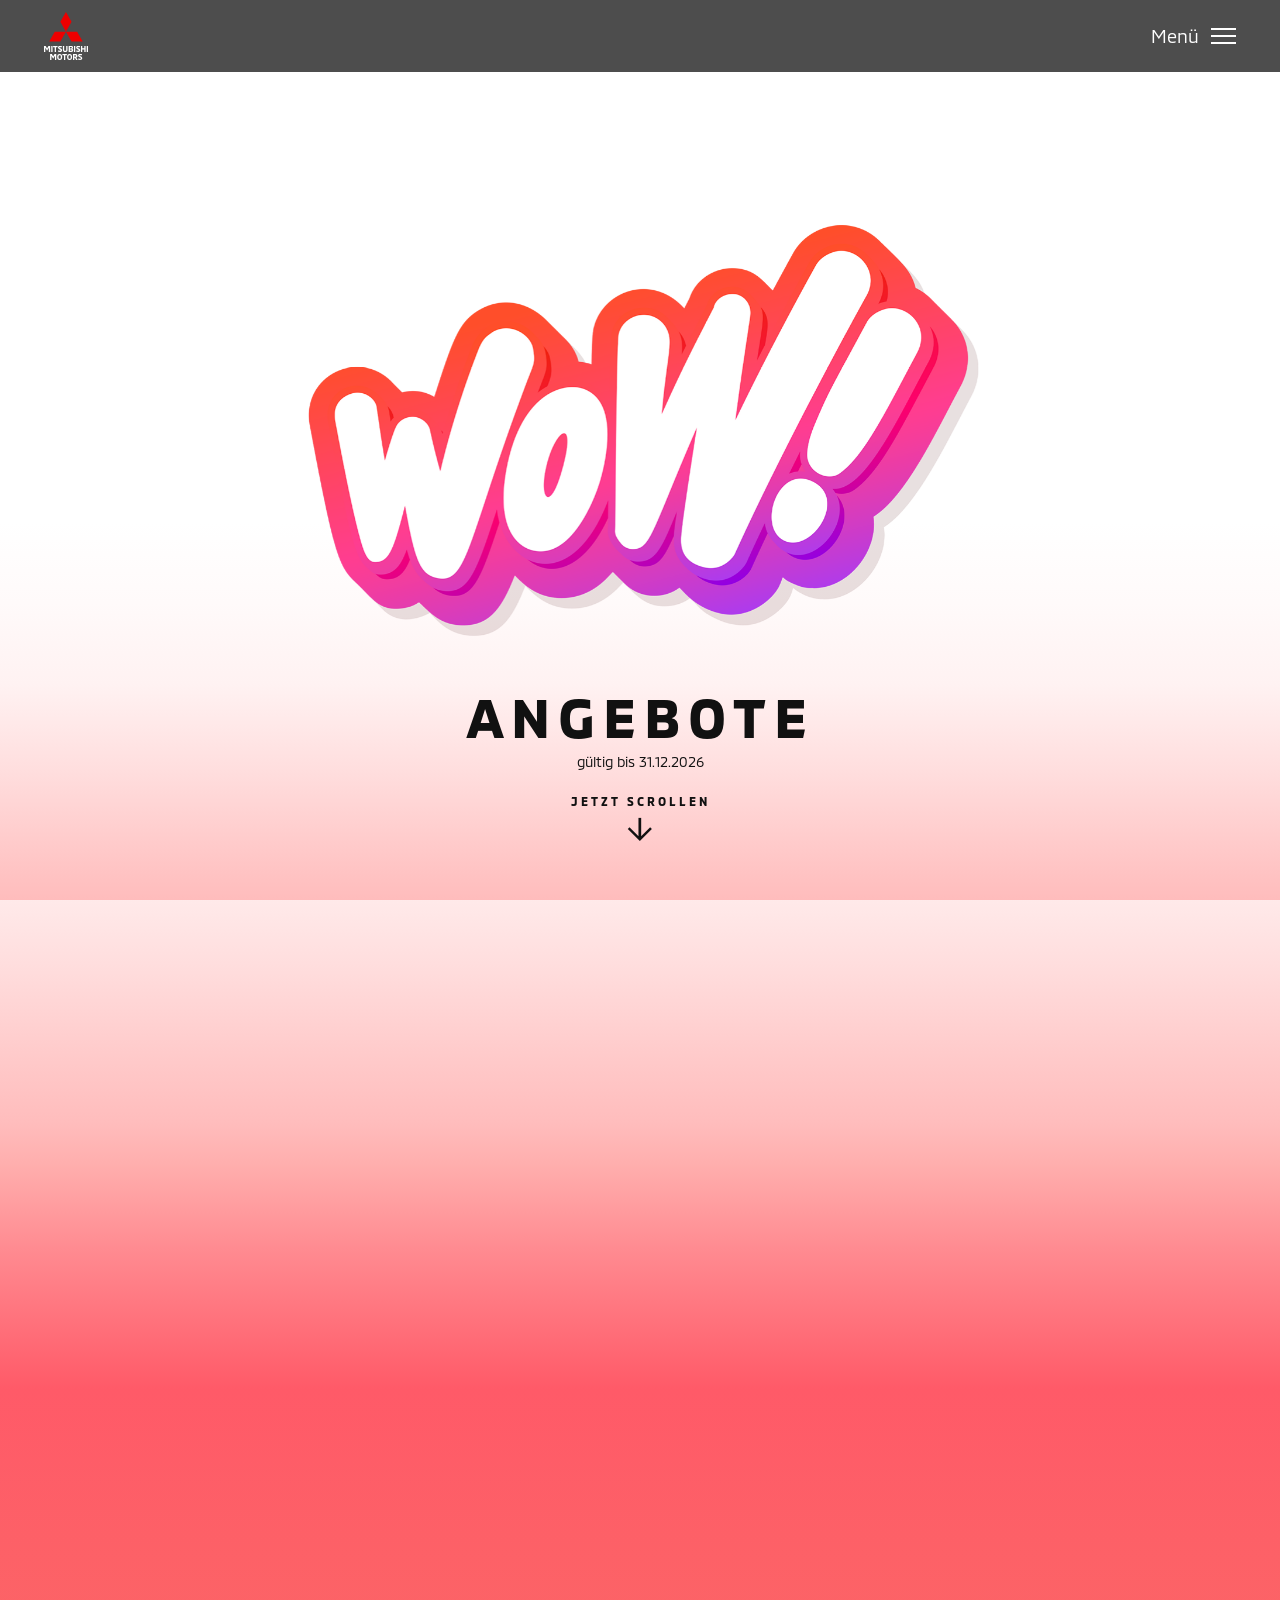
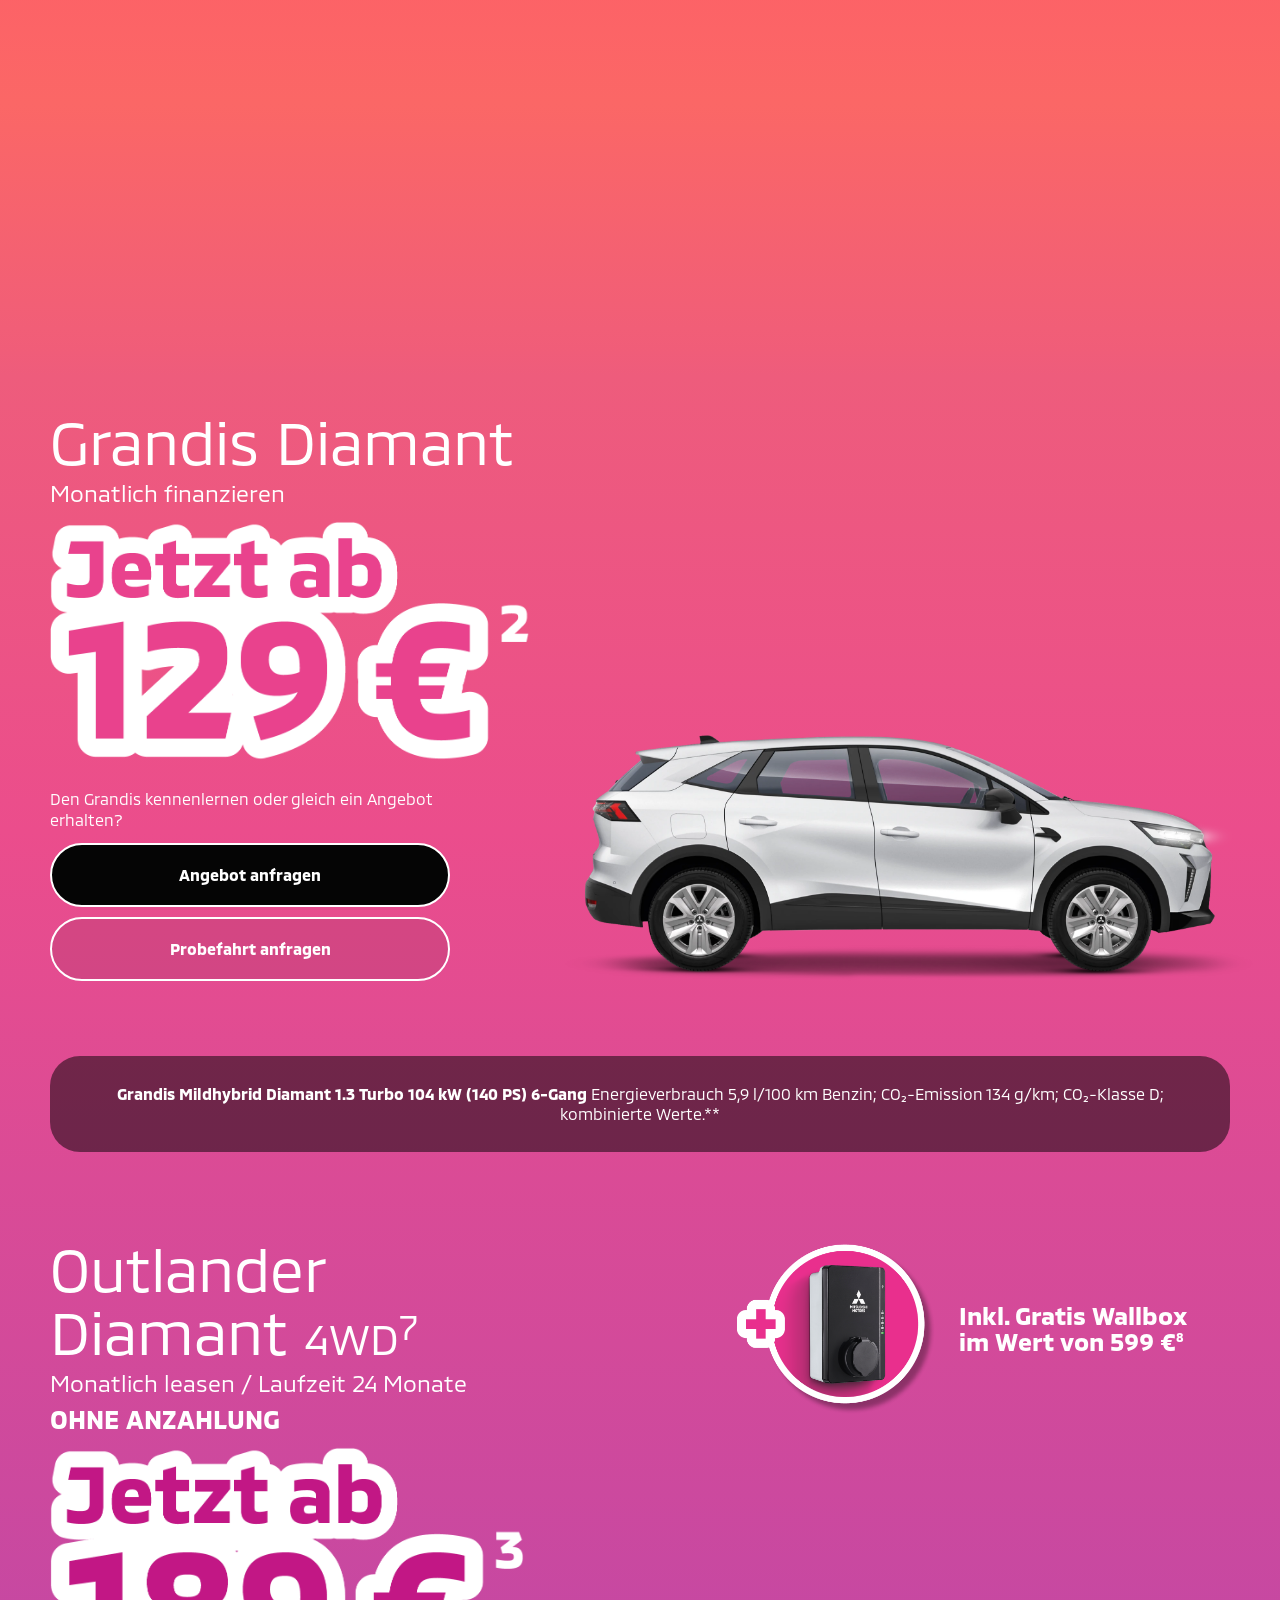
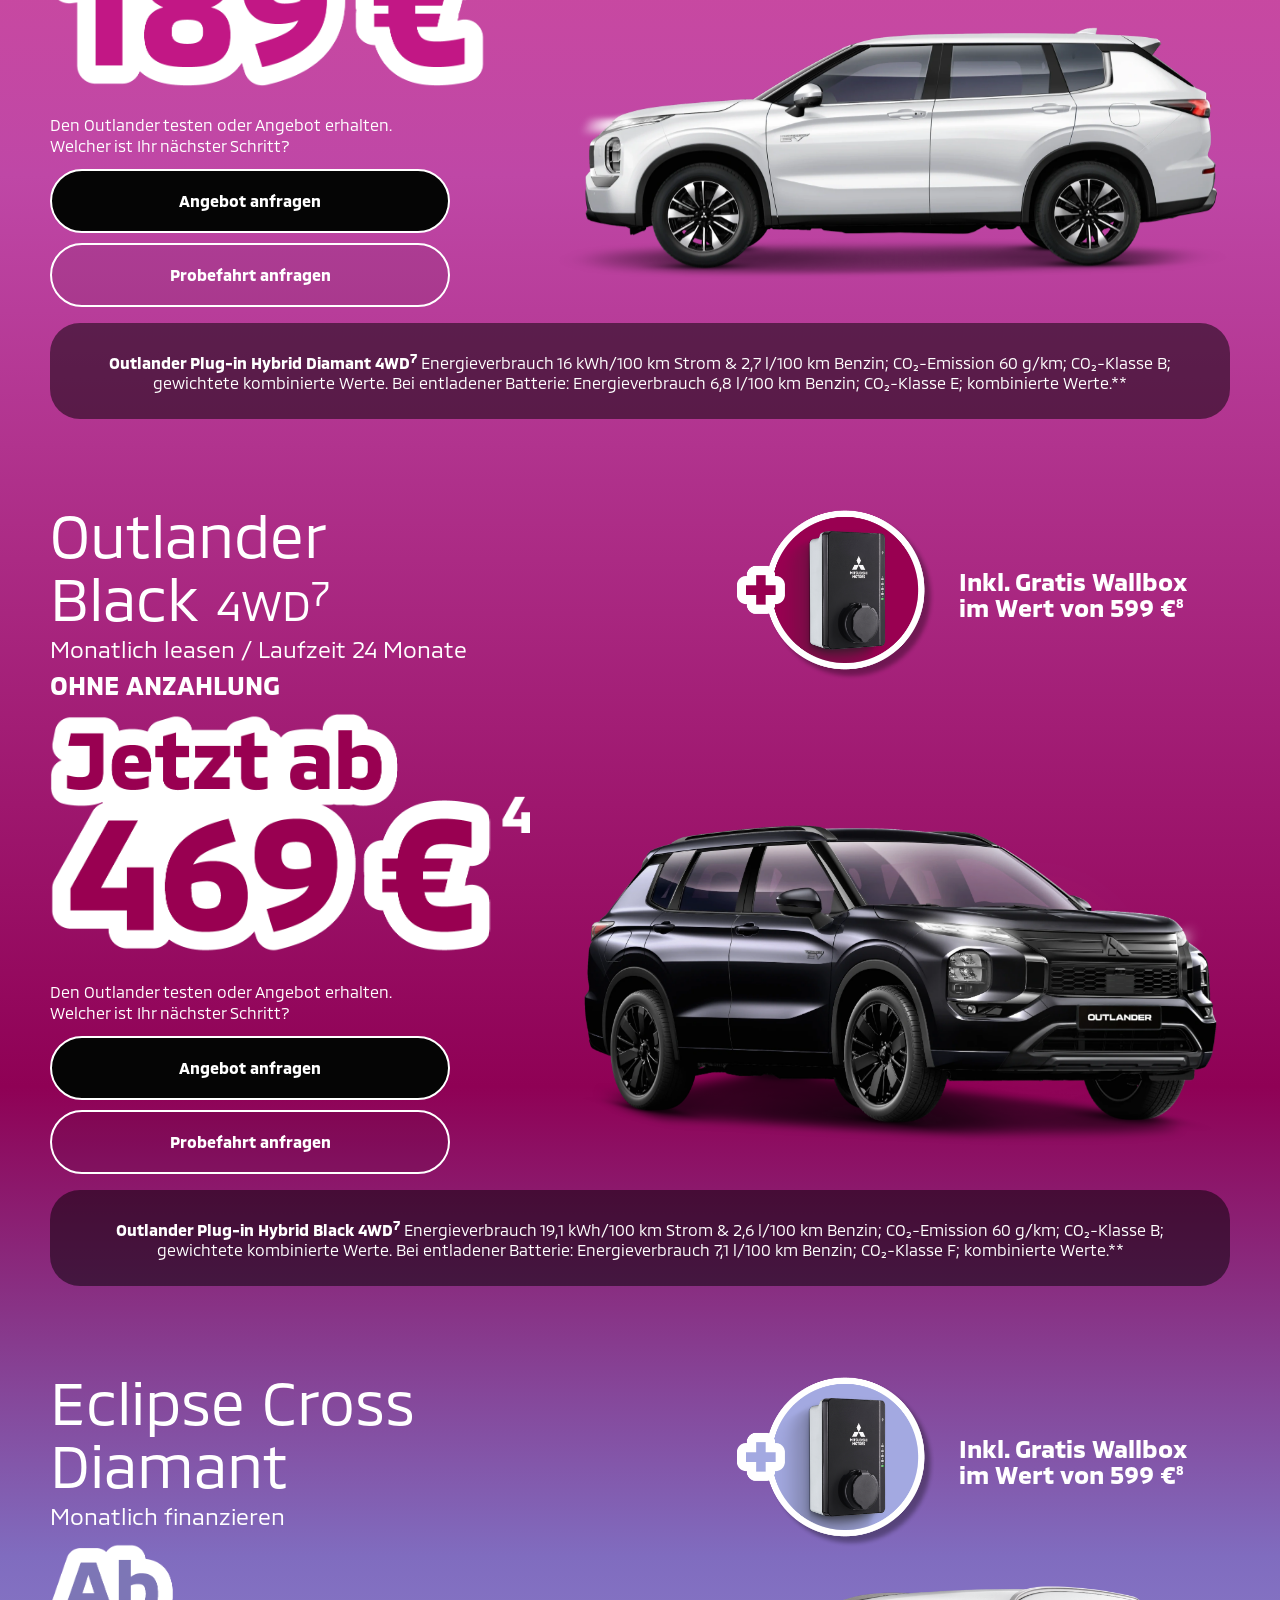
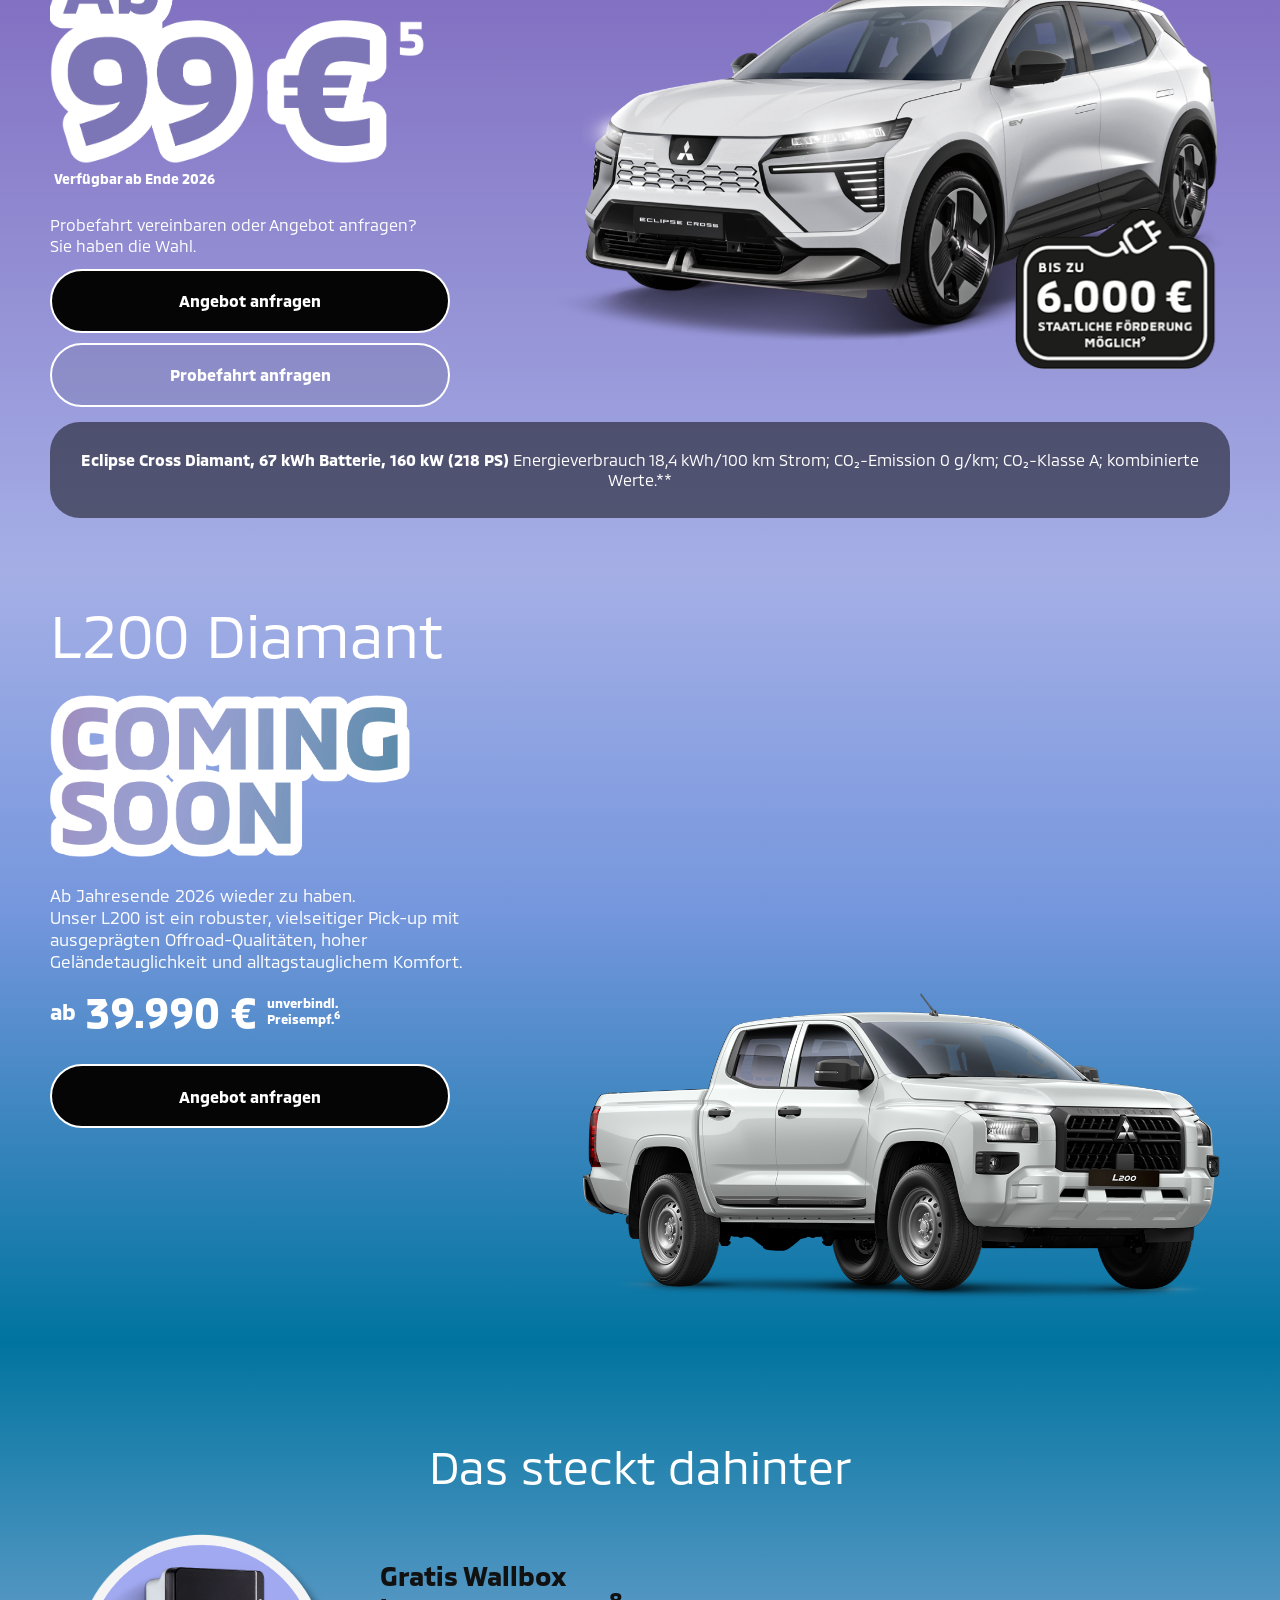
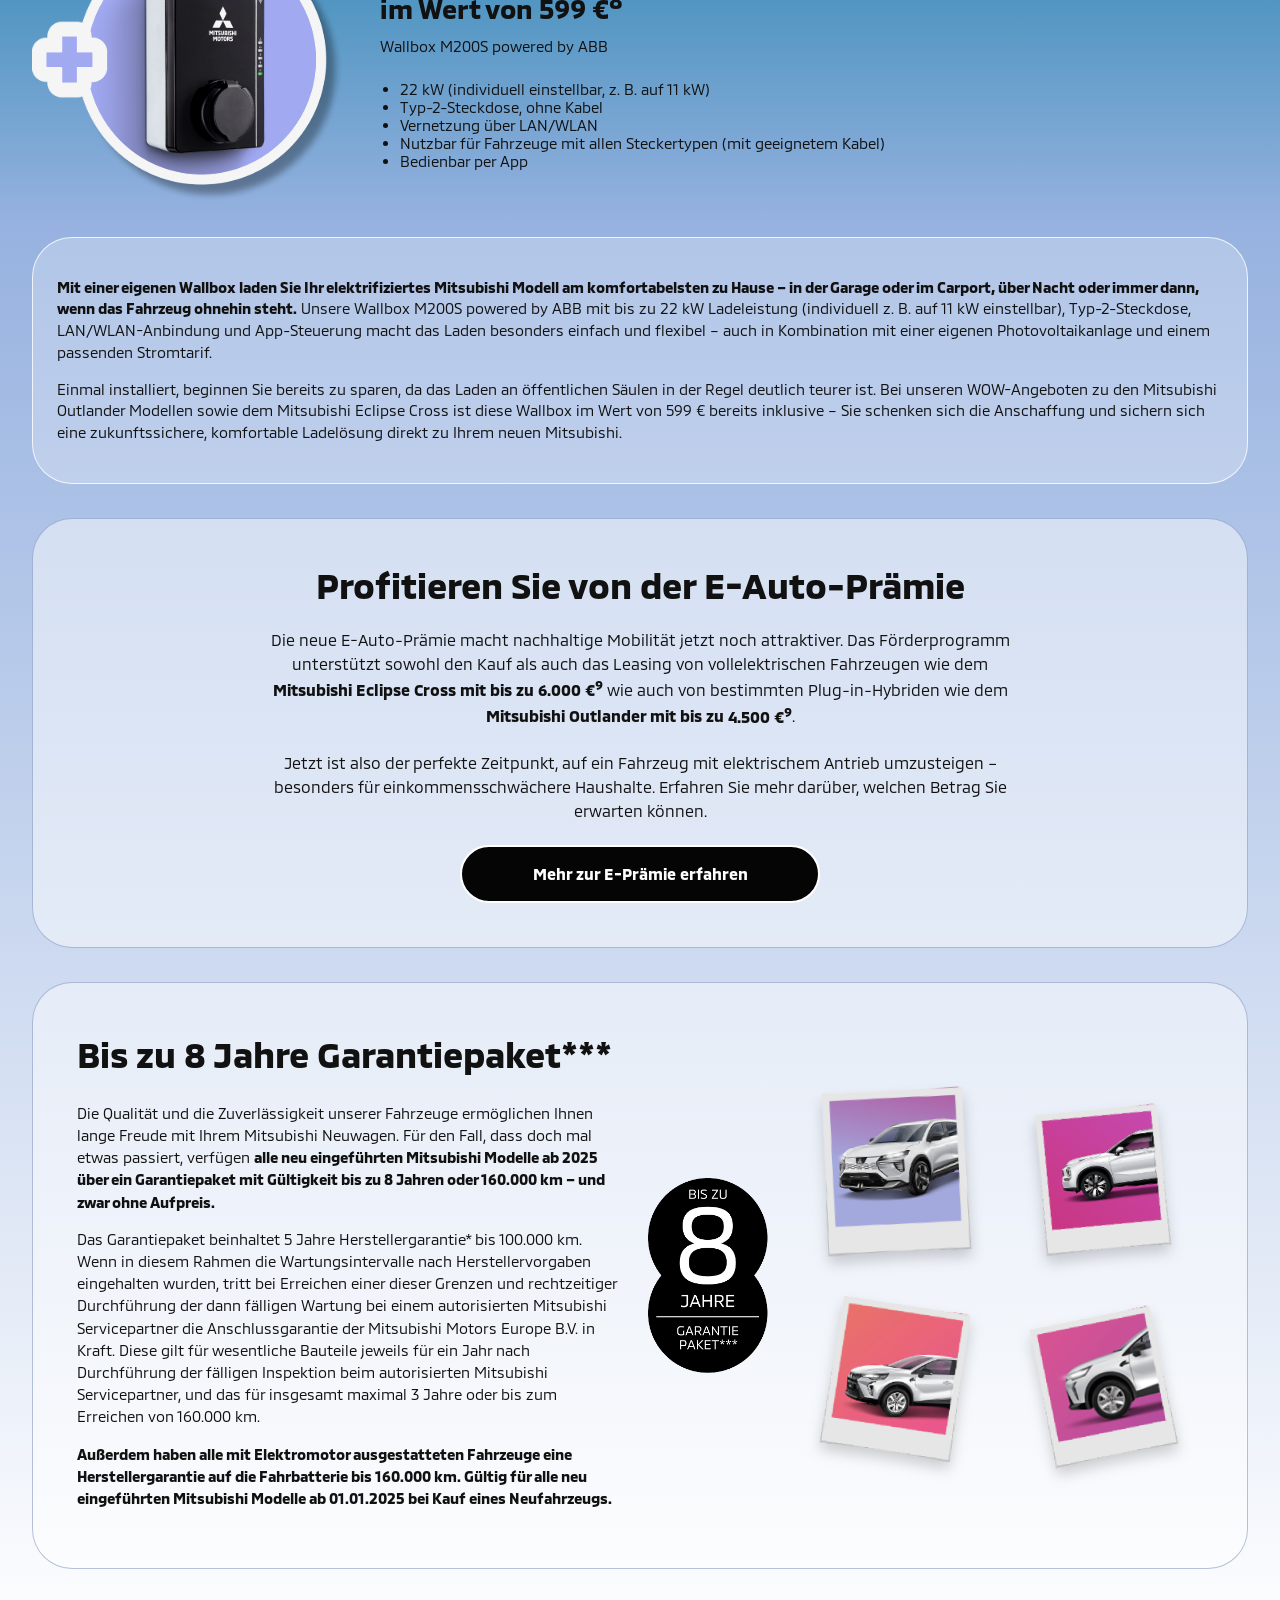
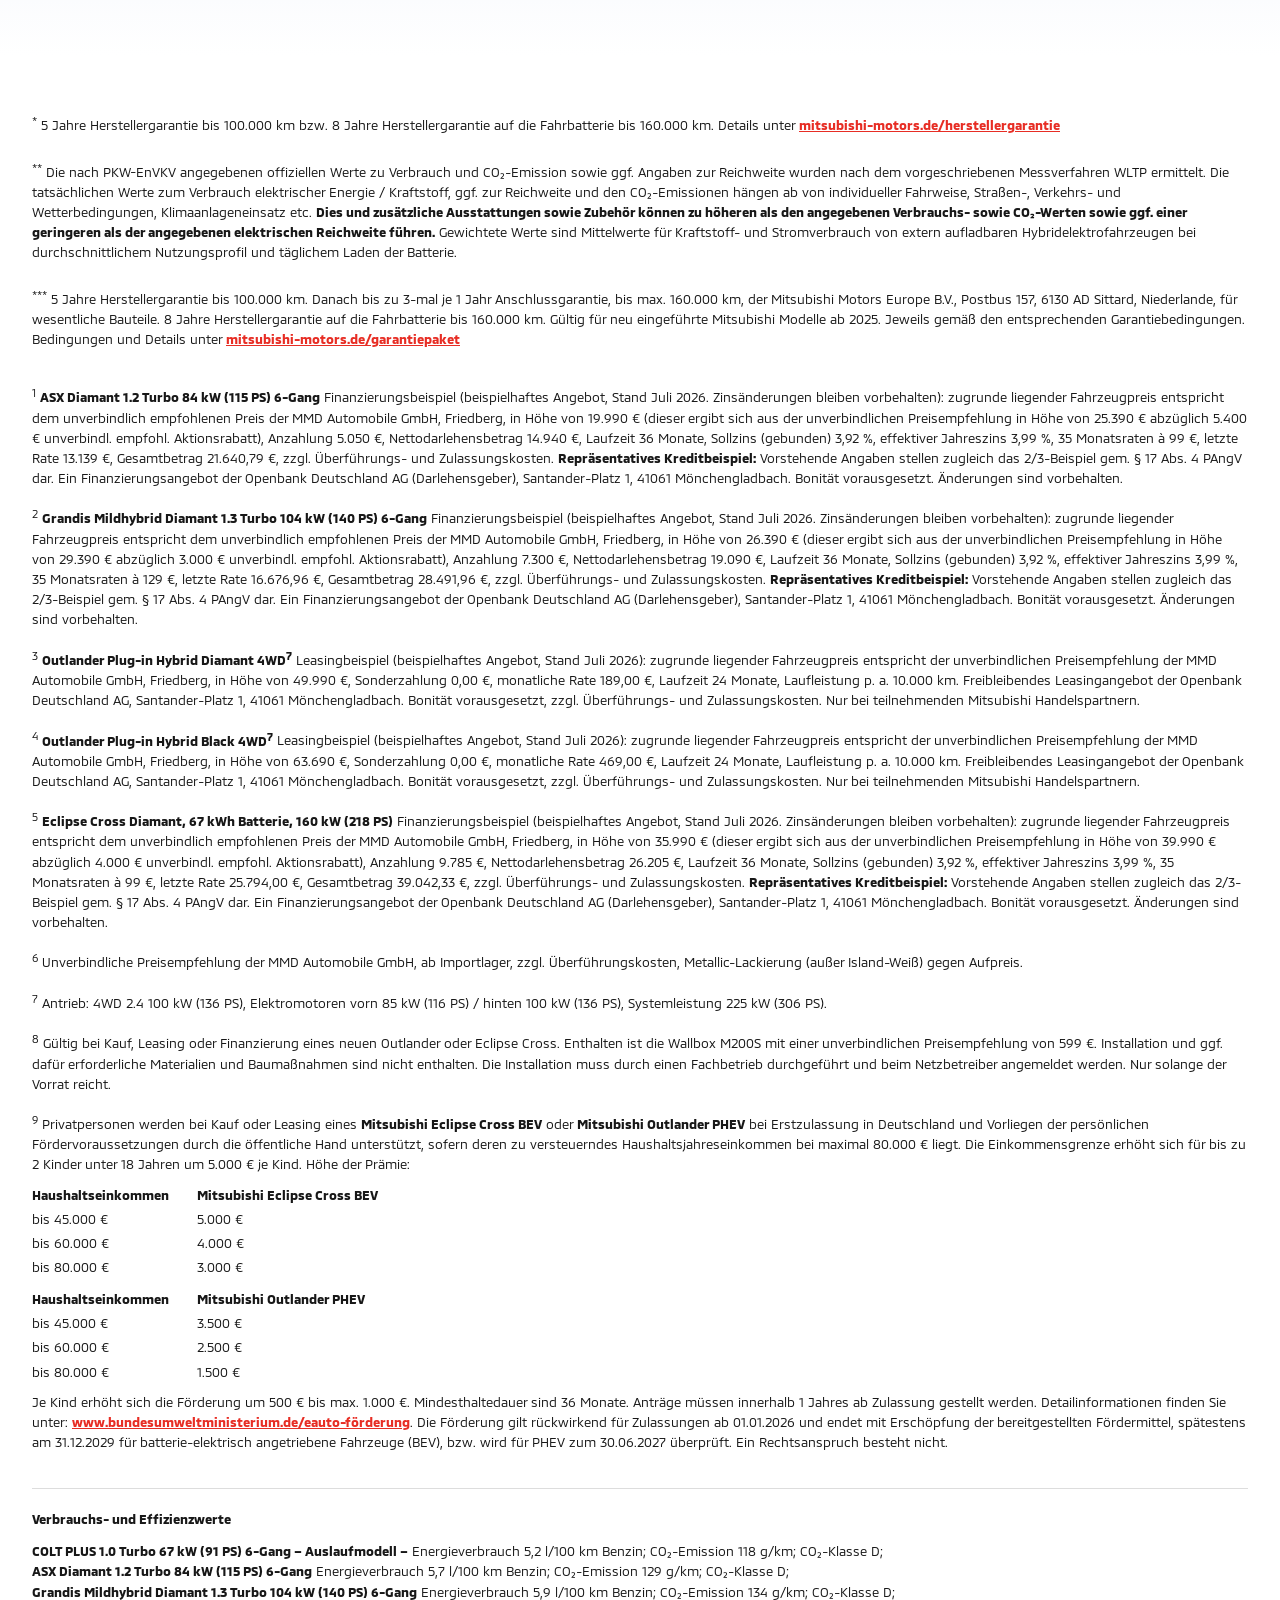
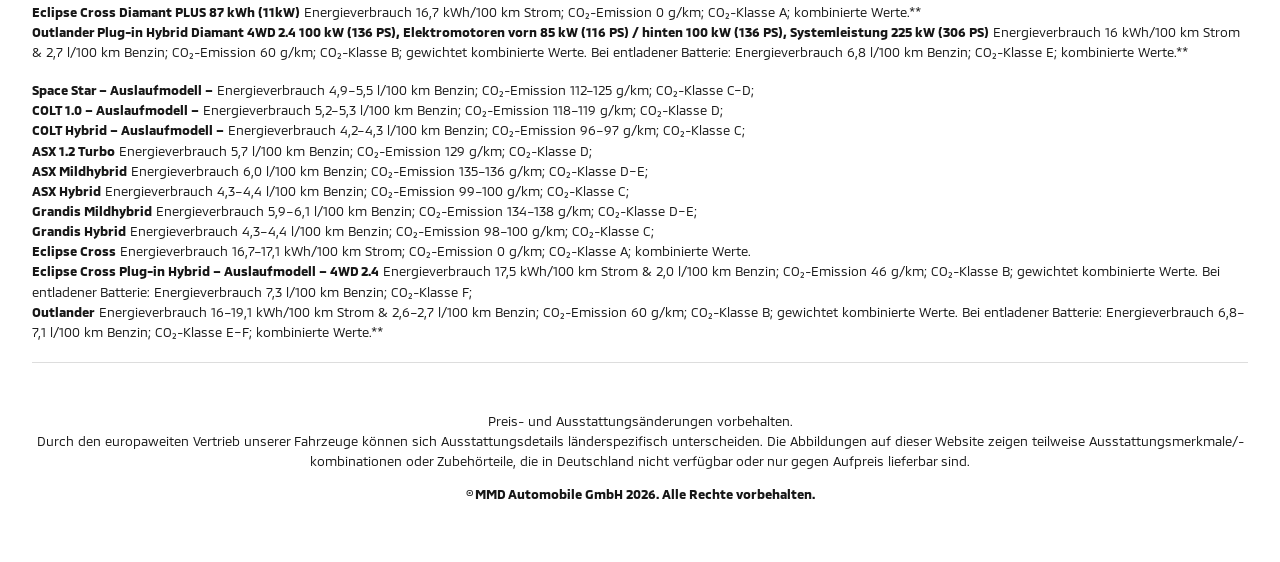
==== commit 7e9bfc3e: "Fix tablet portrait offer composition" ====
--- a/index.html
+++ b/index.html
@@ -9,7 +9,7 @@
   <link rel="preload" href="assets/fonts/MMC-Regular.woff2" as="font" type="font/woff2" crossorigin>
   <link rel="preload" href="assets/fonts/MMC-Bold.woff2" as="font" type="font/woff2" crossorigin>
   <link rel="preload" href="assets/wow.png" as="image" type="image/png" fetchpriority="high">
-  <link rel="stylesheet" href="mobile-first.css?v=162">
+  <link rel="stylesheet" href="mobile-first.css?v=163">
   <script src="script.js?v=87" defer></script>
 </head>
 <body data-page='{"eventName":"page_view","pageType":"campaign","pageName":"WOW Angebote","campaignName":"WOW Angebote 2026"}'>
--- a/mobile-first.css
+++ b/mobile-first.css
@@ -1051,8 +1051,48 @@
 
   /* Portrait lifts vehicles without a top-right badge into the open visual rail. */
   @media (orientation: portrait) {
+    .offer__inner,
     .offer--l200 .offer__inner {
-      grid-template-rows: auto minmax(340px, 1fr) auto;
+      grid-template-rows: auto;
+    }
+
+    .offer__stage {
+      width: 100%;
+      display: grid;
+      align-content: start;
+      grid-template-columns: minmax(0, 1fr);
+      grid-template-areas:
+        "title"
+        "eyebrow"
+        "payment"
+        "price"
+        "availability"
+        "car"
+        "description"
+        "from"
+        "cta"
+        "legal";
+    }
+
+    .offer__copy {
+      width: auto;
+      display: contents;
+    }
+
+    .offer__visual {
+      grid-area: car;
+      min-height: clamp(340px, 42svh, 480px);
+      margin-top: clamp(-46px, -4svh, -28px);
+    }
+
+    .offer__actions,
+    .offer__copy > .cta {
+      width: min(100%, 400px);
+      margin-top: 12px;
+    }
+
+    .offer .offer__legal {
+      grid-area: legal;
     }
 
     @media (max-height: 1250px) {
@@ -1063,7 +1103,7 @@
     .offer__visual .wallbox-badge {
       width: min(36%, 340px);
       max-width: 340px;
-      margin-top: clamp(-230px, -20svh, -180px);
+      margin-top: 0;
       grid-template-columns: minmax(0, 1fr);
       justify-items: center;
       gap: 4px;
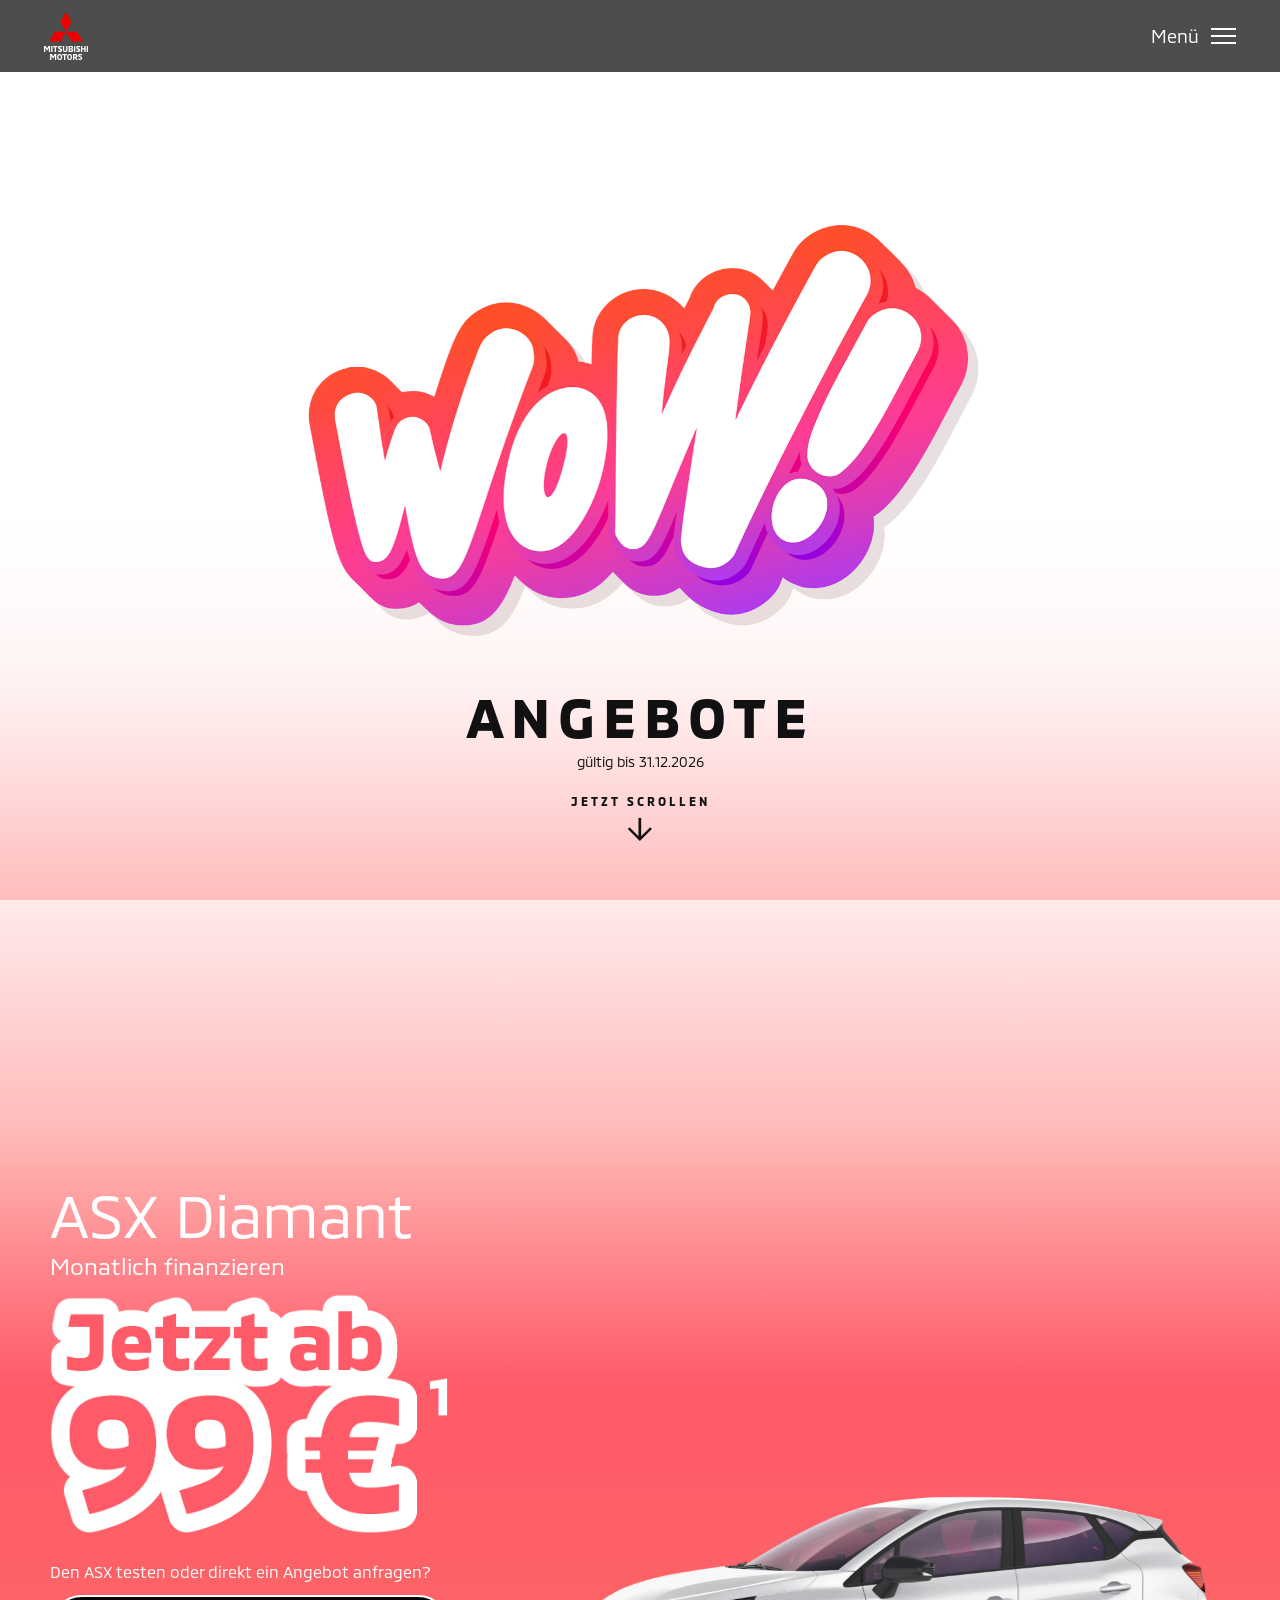
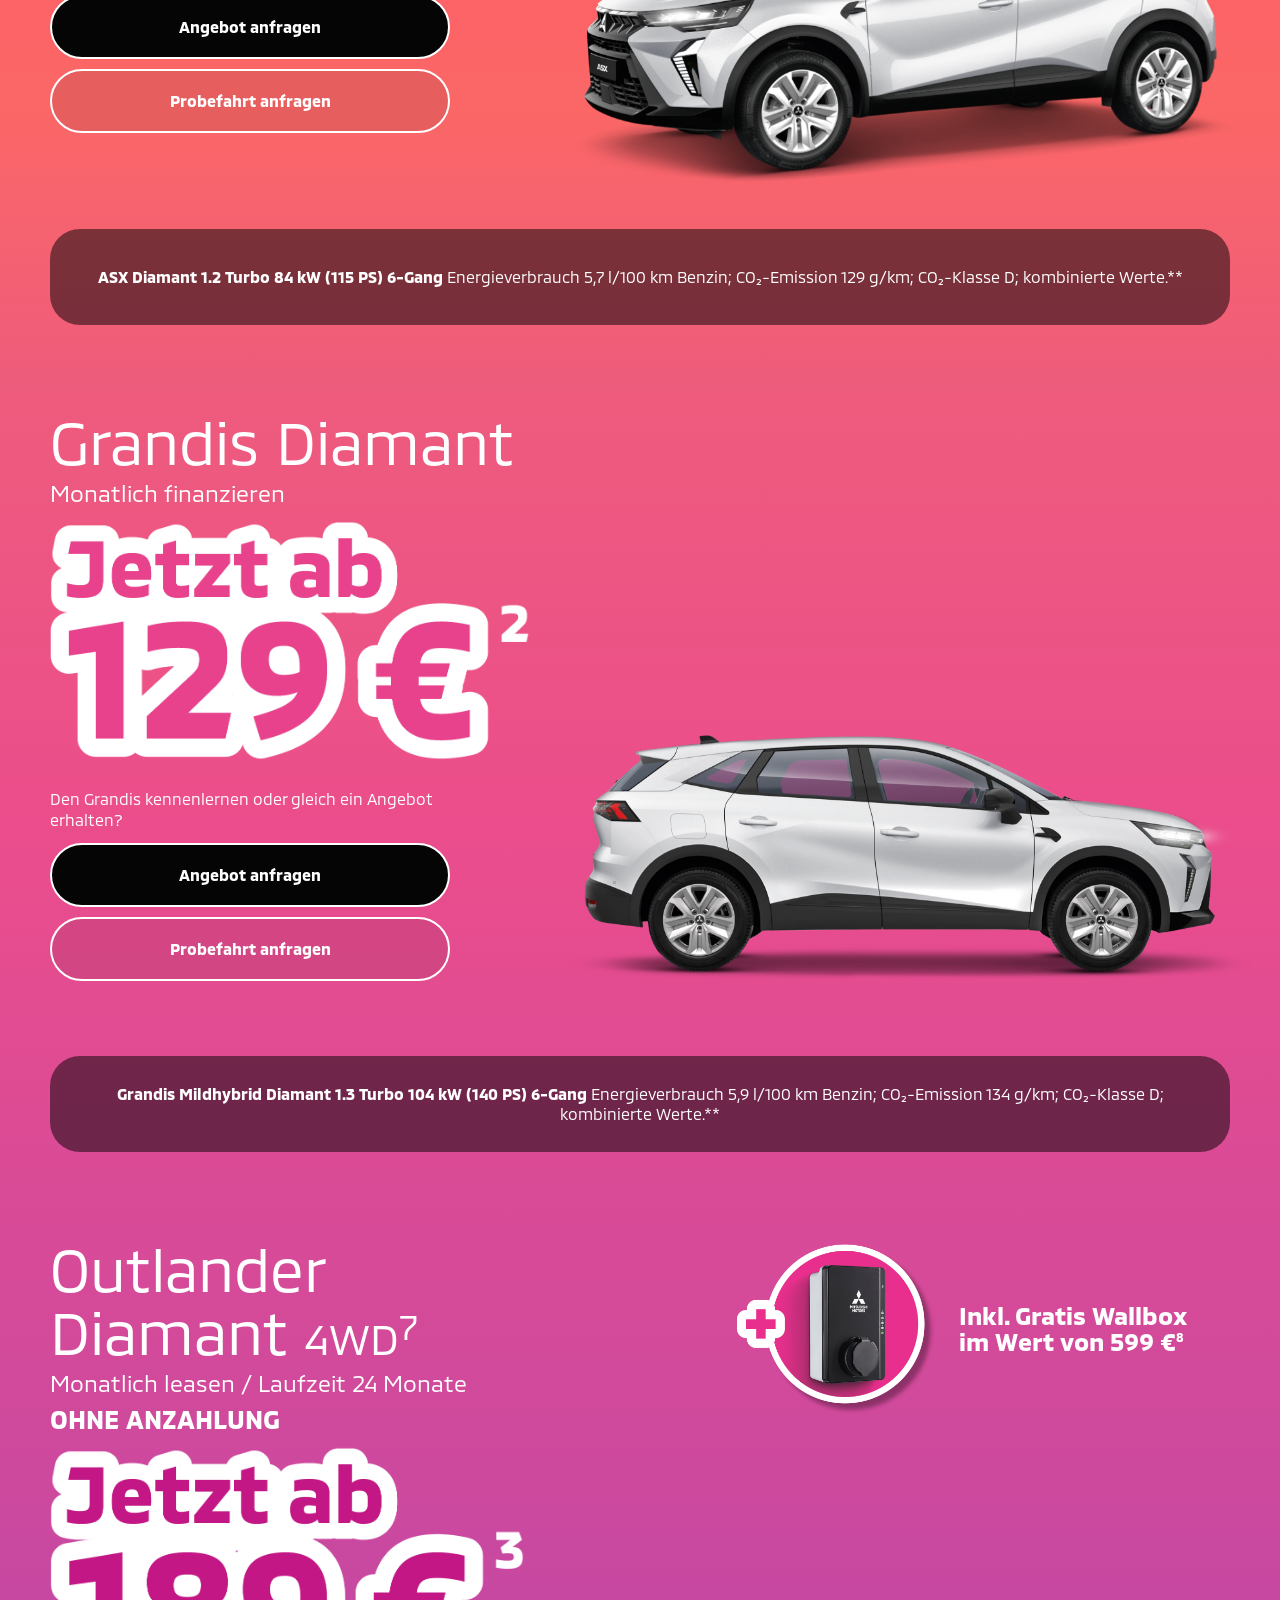
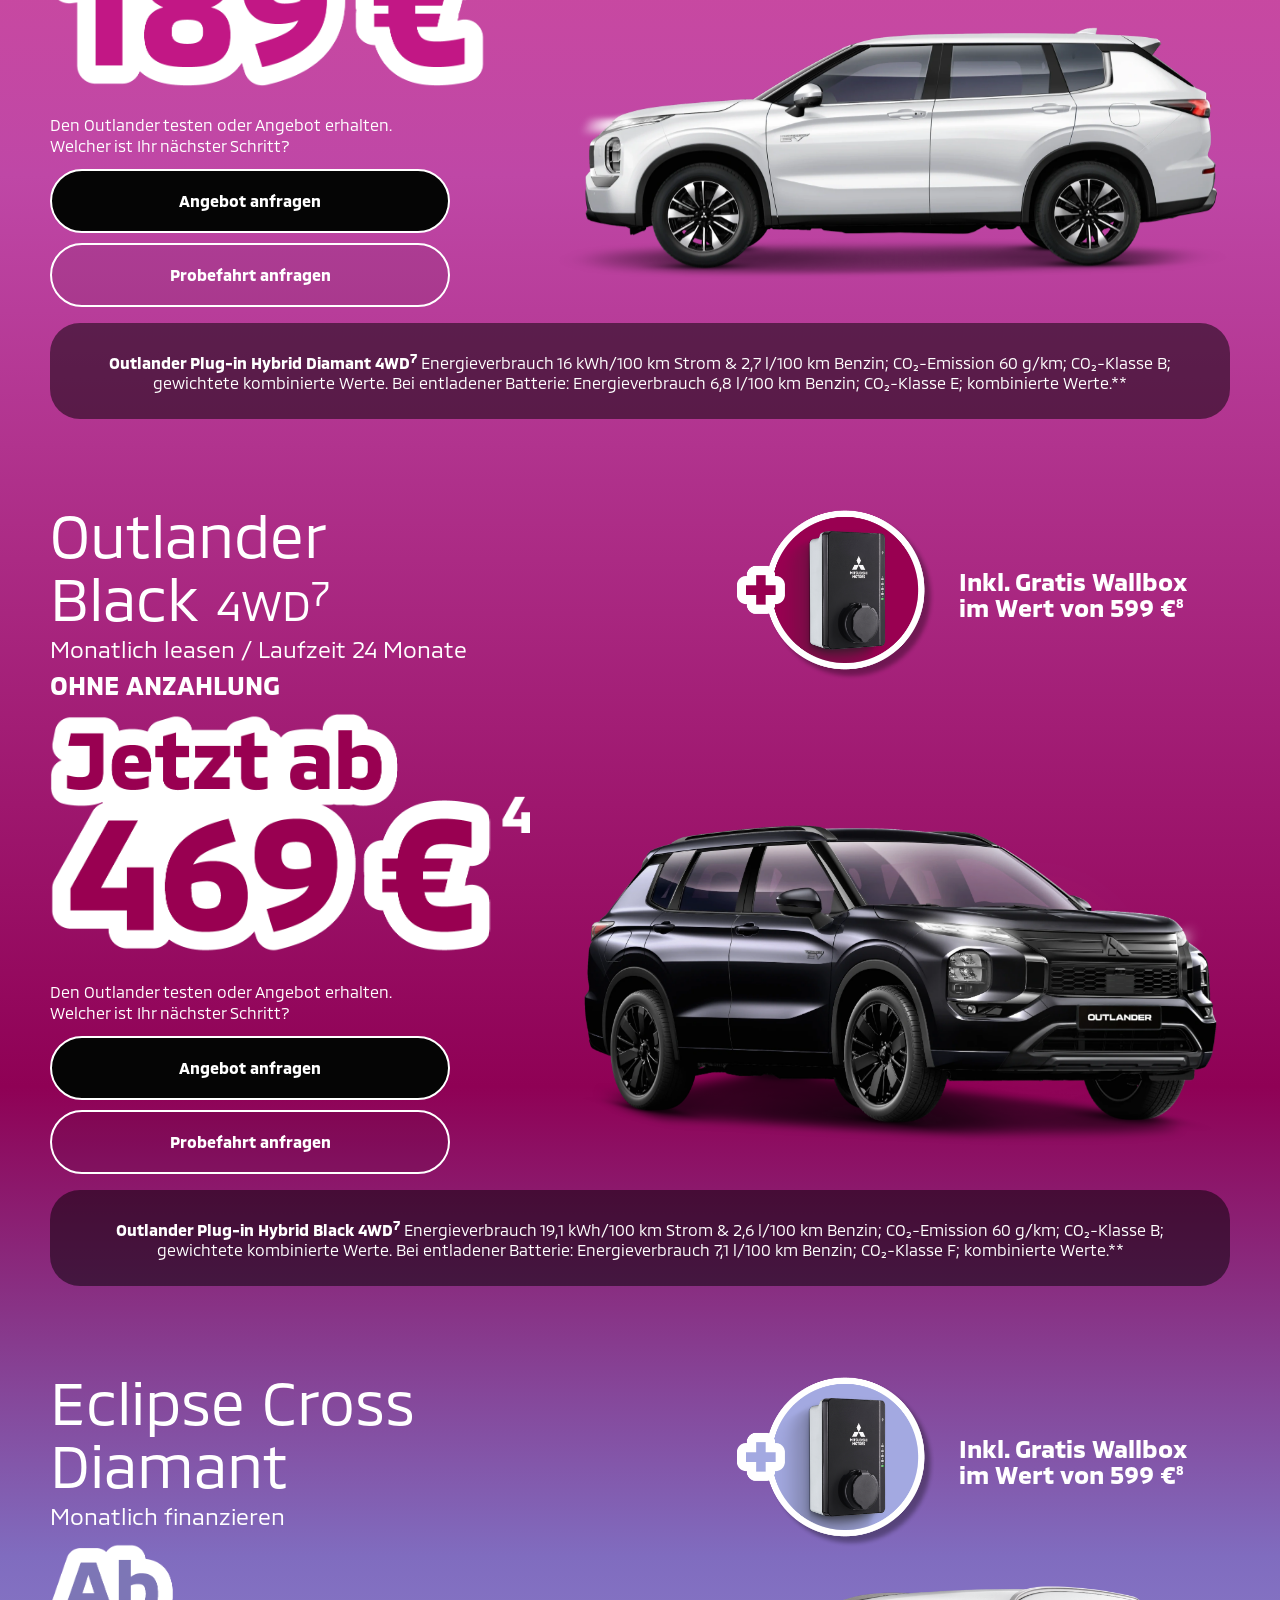
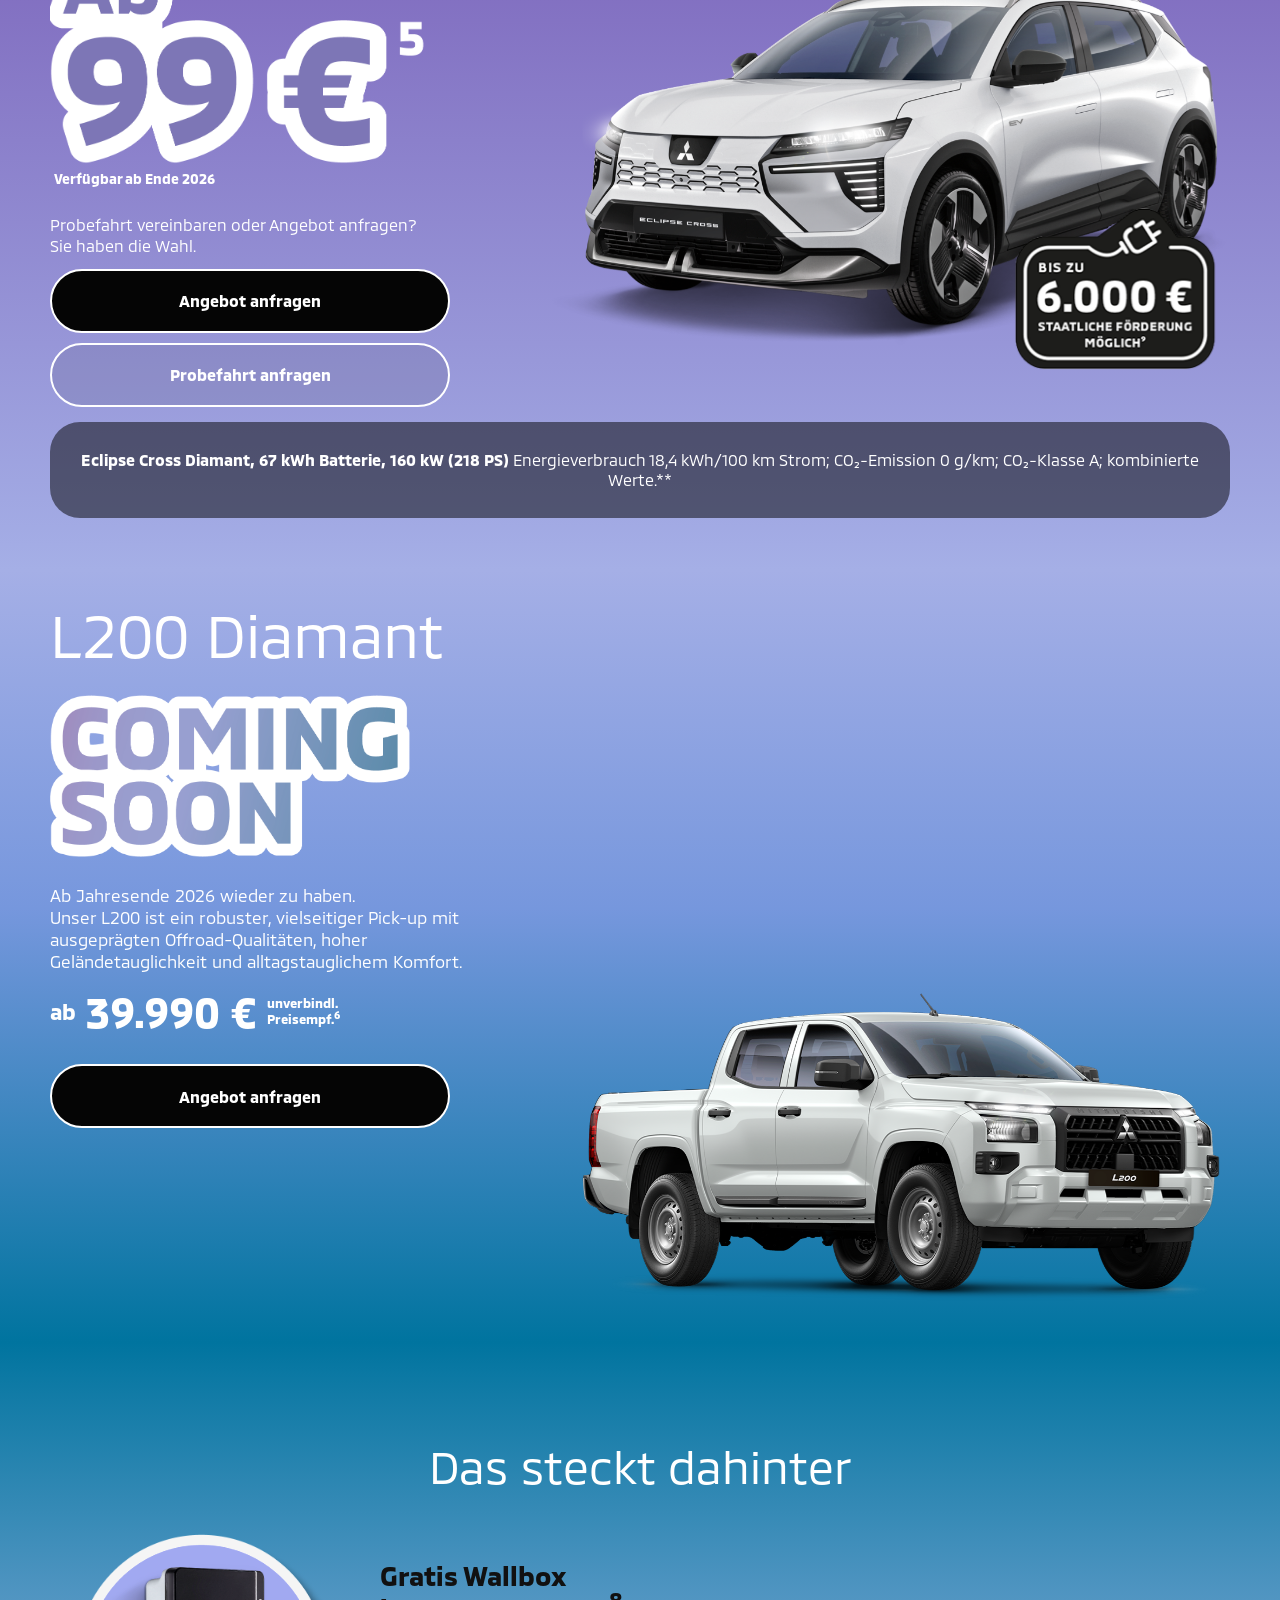
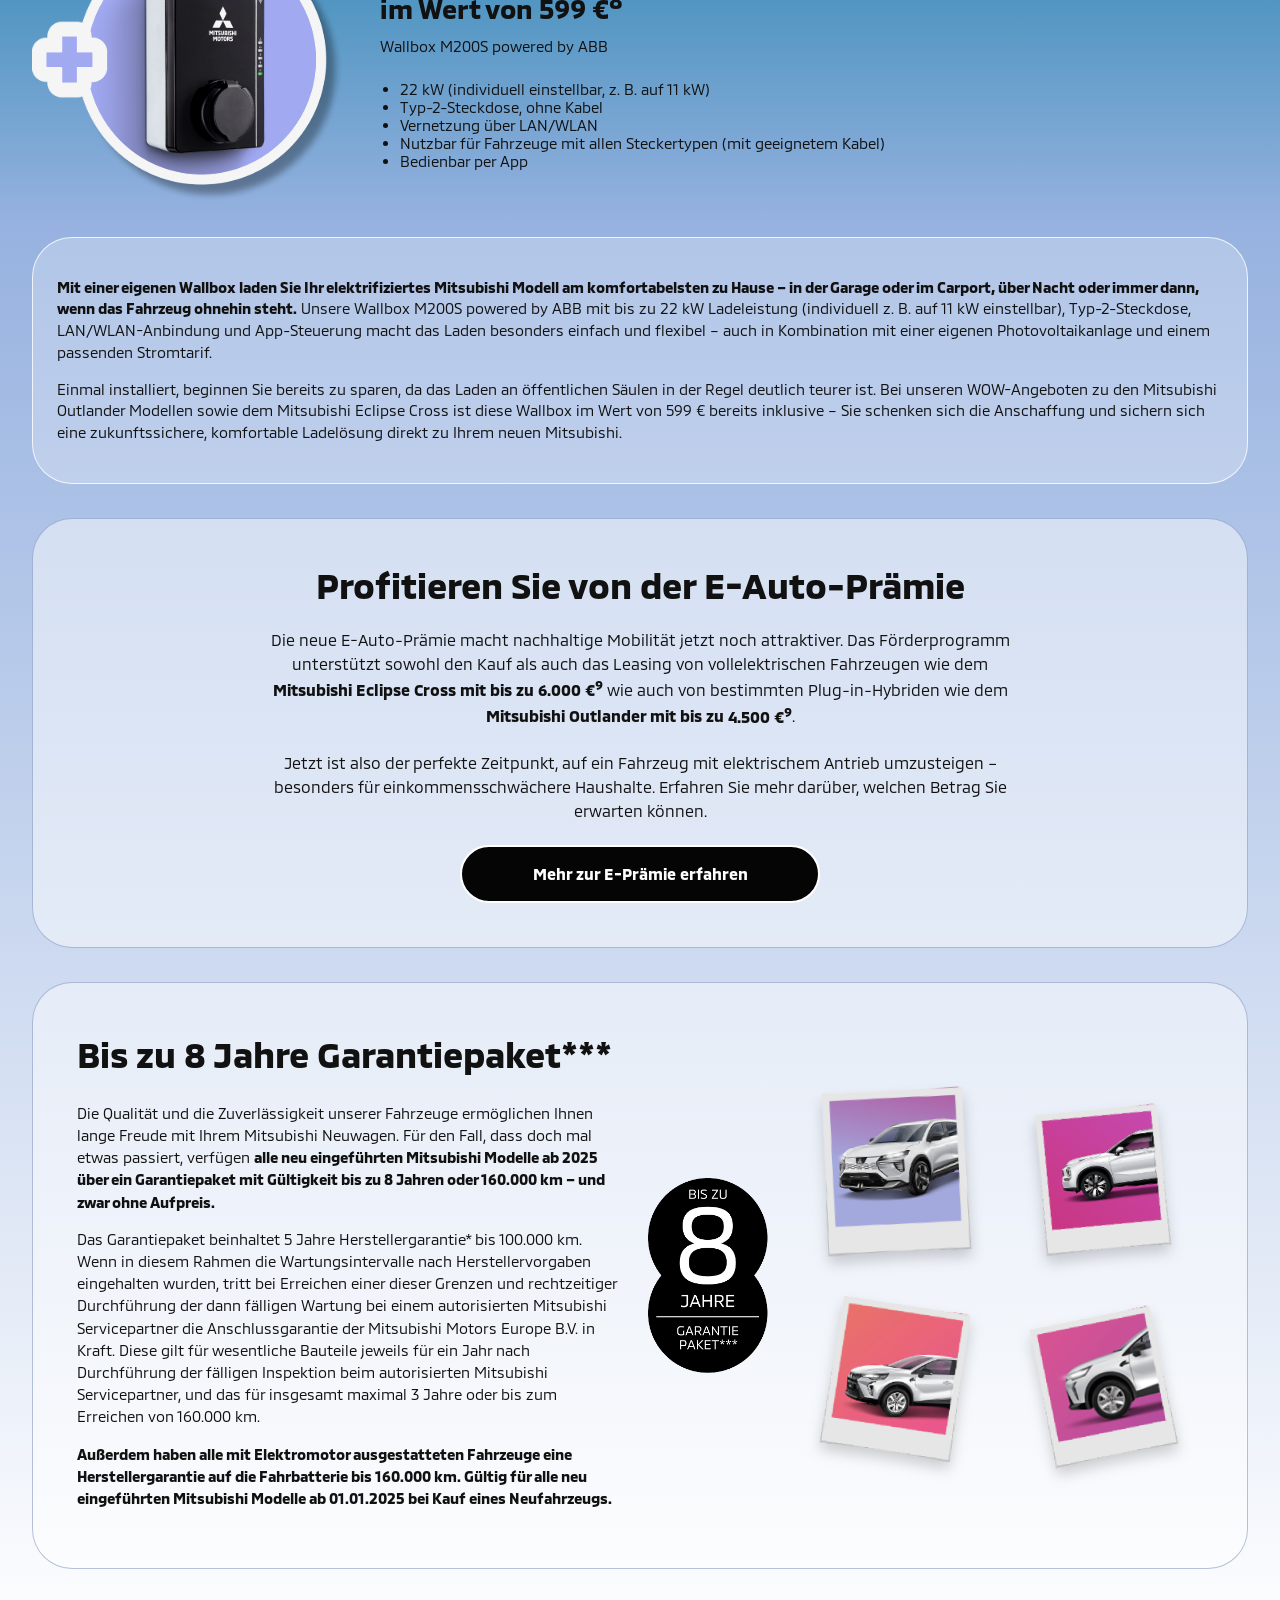
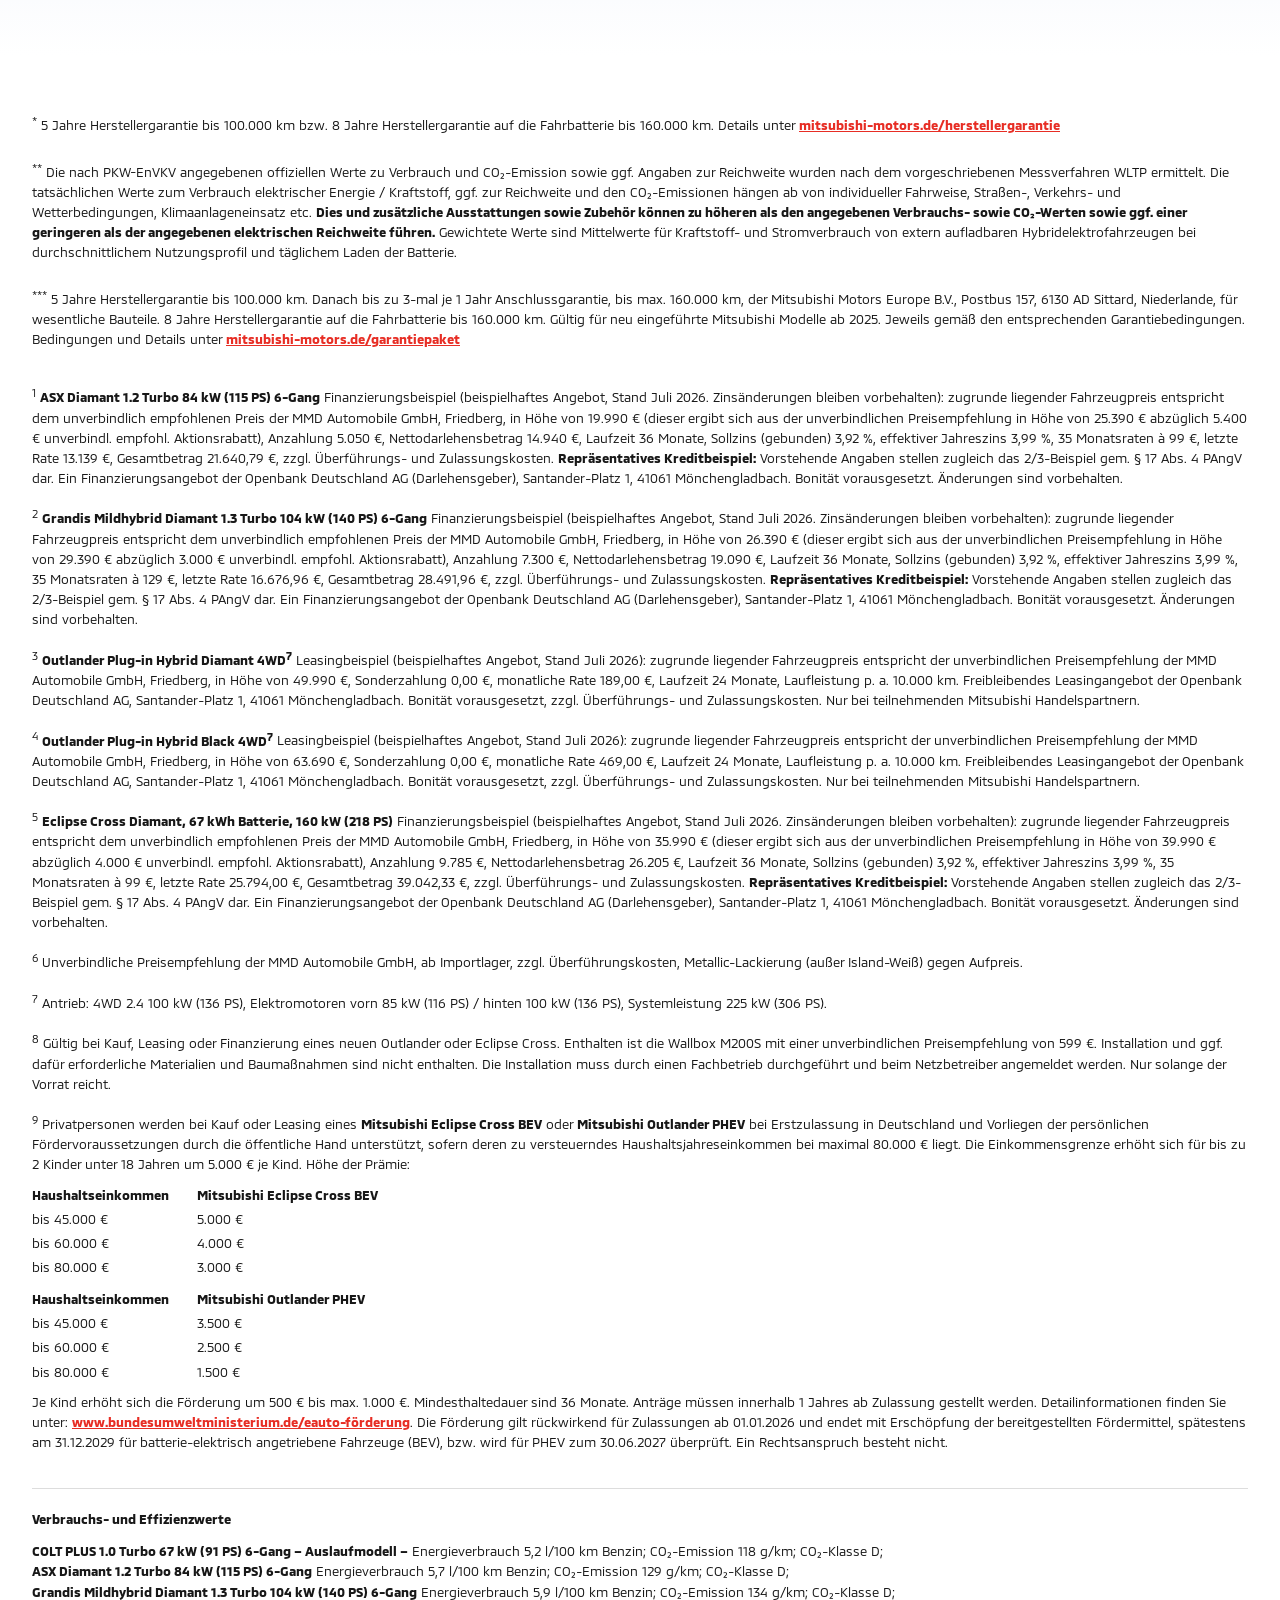
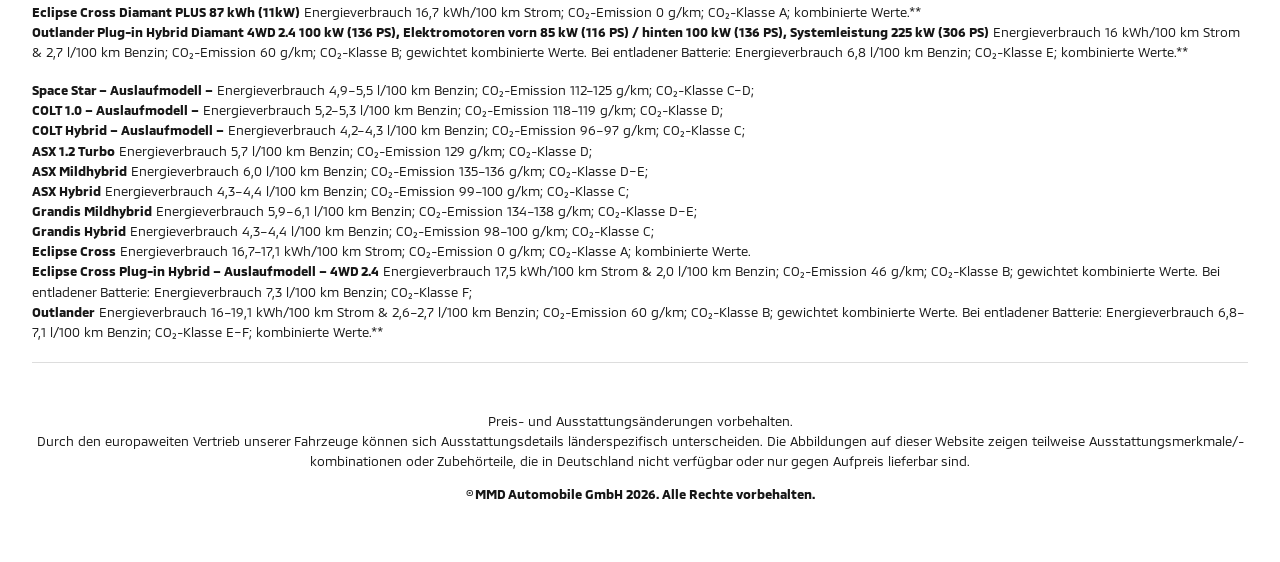
==== commit 362b6ec5: "Restore approved tablet offer composition" ====
--- a/index.html
+++ b/index.html
@@ -9,8 +9,8 @@
   <link rel="preload" href="assets/fonts/MMC-Regular.woff2" as="font" type="font/woff2" crossorigin>
   <link rel="preload" href="assets/fonts/MMC-Bold.woff2" as="font" type="font/woff2" crossorigin>
   <link rel="preload" href="assets/wow.png" as="image" type="image/png" fetchpriority="high">
-  <link rel="stylesheet" href="mobile-first.css?v=163">
-  <script src="script.js?v=87" defer></script>
+  <link rel="stylesheet" href="mobile-first.css?v=168">
+  <script src="script.js?v=88" defer></script>
 </head>
 <body data-page='{"eventName":"page_view","pageType":"campaign","pageName":"WOW Angebote","campaignName":"WOW Angebote 2026"}'>
   <a class="skip-link" href="#main">Zum Inhalt springen</a>
--- a/mobile-first.css
+++ b/mobile-first.css
@@ -1049,41 +1049,33 @@
   }
   .fineprint { padding-top: 58px; }
 
-  /* Portrait lifts vehicles without a top-right badge into the open visual rail. */
+  /* Tablet portrait: restore the approved top-copy / top-right badge / low-car composition. */
   @media (orientation: portrait) {
     .offer__inner,
     .offer--l200 .offer__inner {
-      grid-template-rows: auto;
+      grid-template-columns: minmax(0, 1fr);
+      grid-template-rows: auto minmax(430px, 1fr) auto;
+      column-gap: 0;
     }
 
     .offer__stage {
-      width: 100%;
-      display: grid;
-      align-content: start;
-      grid-template-columns: minmax(0, 1fr);
-      grid-template-areas:
-        "title"
-        "eyebrow"
-        "payment"
-        "price"
-        "availability"
-        "car"
-        "description"
-        "from"
-        "cta"
-        "legal";
+      display: contents;
     }
 
     .offer__copy {
-      width: auto;
-      display: contents;
-    }
-
-    .offer__visual {
-      grid-area: car;
-      min-height: clamp(340px, 42svh, 480px);
-      margin-top: clamp(-46px, -4svh, -28px);
-    }
+      grid-column: 1;
+      grid-row: 1;
+      width: min(60%, 520px);
+      display: flex;
+      margin: 0;
+    }
+
+    .offer h2 { font-size: clamp(42px, 5.8vw, 60px); }
+    .offer__eyebrow { font-size: clamp(20px, 2.6vw, 25px); }
+    .offer__payment { font-size: clamp(22px, 2.9vw, 27px); }
+    .price-art,
+    .coming { width: min(100%, 470px); margin-top: 14px; }
+    .price-art--short { width: min(94%, 430px); }
 
     .offer__actions,
     .offer__copy > .cta {
@@ -1091,19 +1083,36 @@
       margin-top: 12px;
     }
 
-    .offer .offer__legal {
-      grid-area: legal;
-    }
-
-    @media (max-height: 1250px) {
-      .offer--l200 .coming { width: min(100%, 320px); }
-      .offer__visual .offer__car--l200 { --car-width: min(94%, 865px); }
+    .offer__actions .cta,
+    .offer__copy > .cta { min-height: 64px; }
+
+    .offer__visual {
+      grid-column: 1;
+      grid-row: 2;
+      min-height: clamp(430px, 44svh, 540px);
+      margin: clamp(-88px, -6svh, -58px) 0 0;
+      display: grid;
+      grid-template: 1fr / minmax(0, 1fr);
+      position: static;
+    }
+
+    .offer__visual .offer__car {
+      grid-area: 1 / 1;
+      align-self: end;
+      justify-self: center;
+      max-width: none;
+      margin: 0 0 clamp(8px, 1svh, 14px);
+      transform: none;
     }
 
     .offer__visual .wallbox-badge {
-      width: min(36%, 340px);
-      max-width: 340px;
-      margin-top: 0;
+      position: absolute;
+      top: clamp(80px, 8svh, 105px);
+      right: 0;
+      z-index: 4;
+      width: min(36%, 300px);
+      max-width: 300px;
+      margin: 0;
       grid-template-columns: minmax(0, 1fr);
       justify-items: center;
       gap: 4px;
@@ -1111,18 +1120,31 @@
     }
 
     .offer__visual .wallbox-badge img {
-      width: clamp(228px, 31vw, 290px);
+      width: clamp(190px, 27vw, 240px);
       max-width: none;
     }
 
     .offer__visual .wallbox-badge p {
-      font-size: clamp(21px, 2.6vw, 26px);
-      line-height: 1.02;
-    }
-
-    .offer__visual .offer__car--asx { --car-y: 0%; }
-    .offer__visual .offer__car--grandis { --car-y: 0%; }
-    .offer__visual .offer__car--l200 { --car-y: 1%; }
+      font-size: clamp(20px, 2.5vw, 24px);
+      line-height: 1.03;
+    }
+
+    .offer__visual .offer__subsidy {
+      grid-area: 1 / 1;
+      align-self: end;
+      justify-self: end;
+      width: clamp(180px, 24vw, 230px);
+      margin: 0 clamp(2px, .6vw, 8px) clamp(24px, 3svh, 40px) 0;
+      translate: none;
+    }
+
+    .offer .offer__legal {
+      grid-column: 1;
+      grid-row: 3;
+      margin-top: 10px;
+    }
+
+    .offer--l200 .coming { width: min(100%, 320px); }
   }
 
   @media (orientation: portrait) and (min-height: 1100px) {
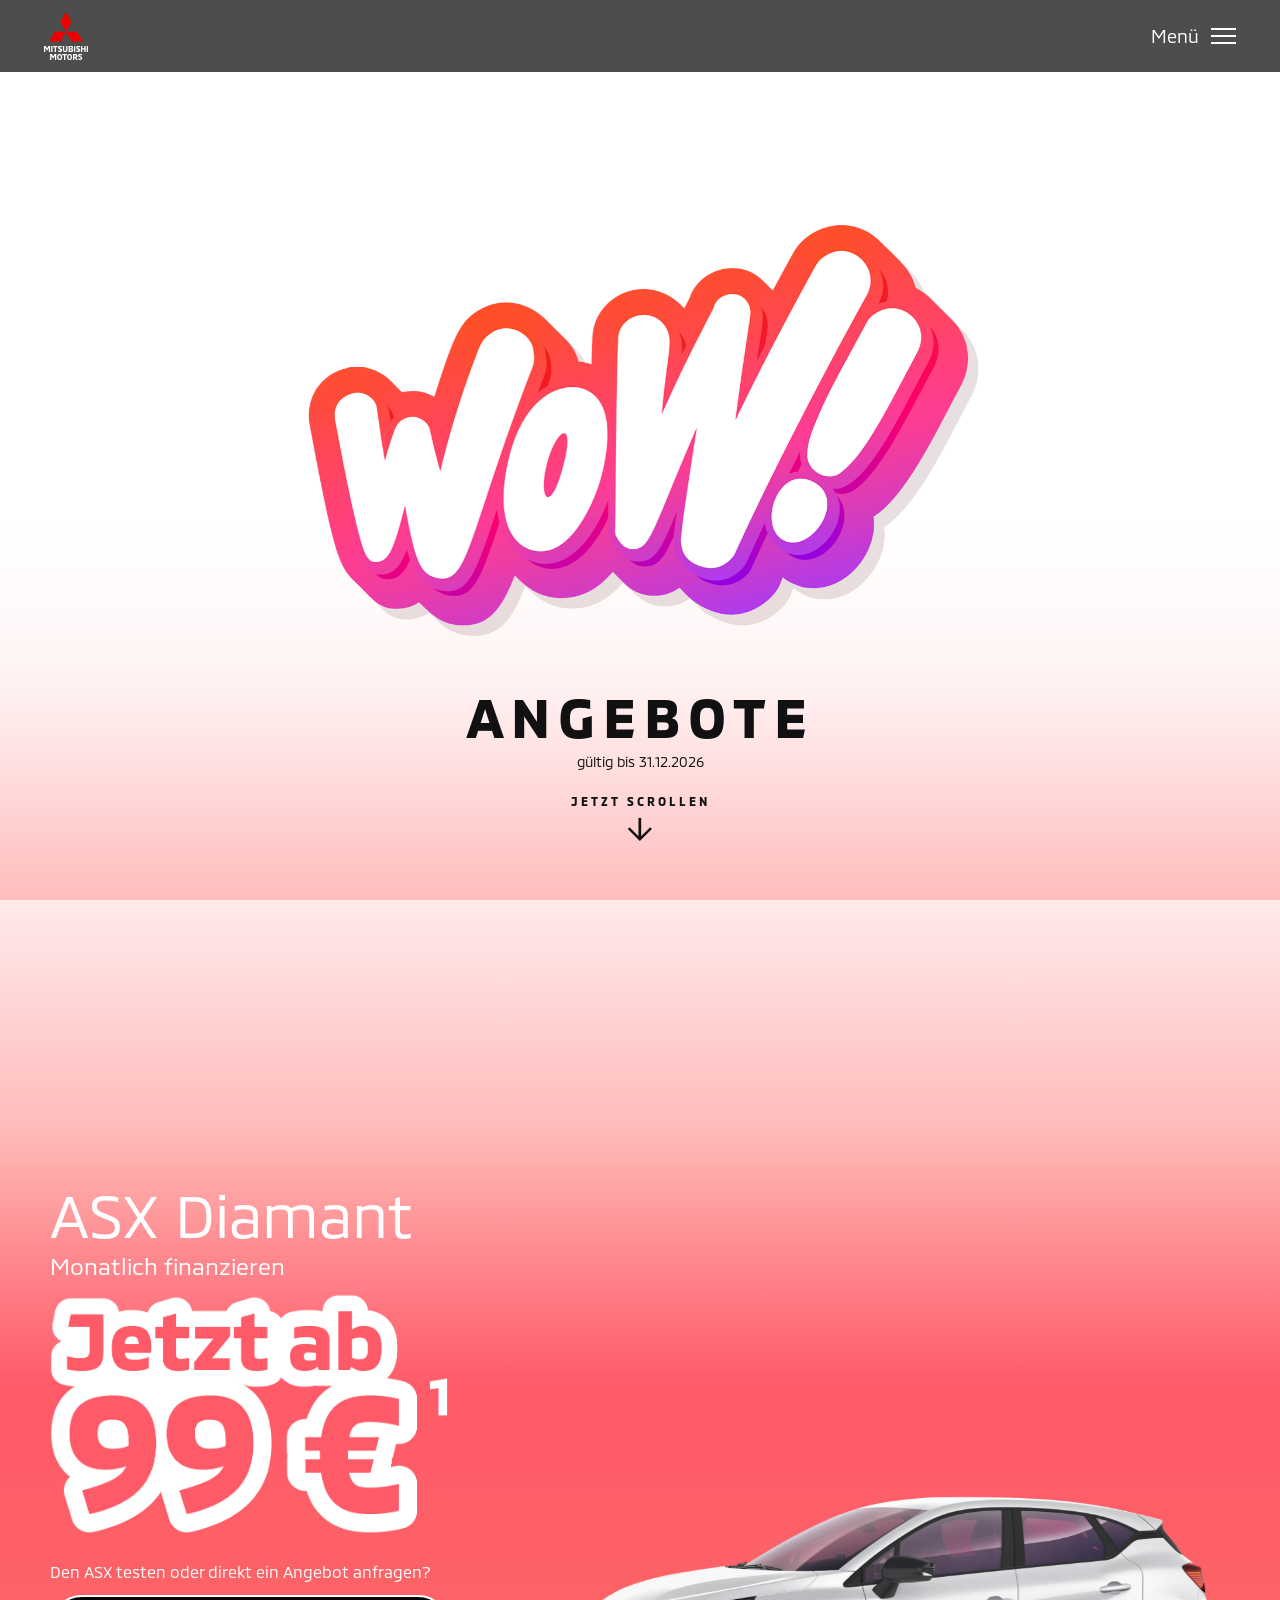
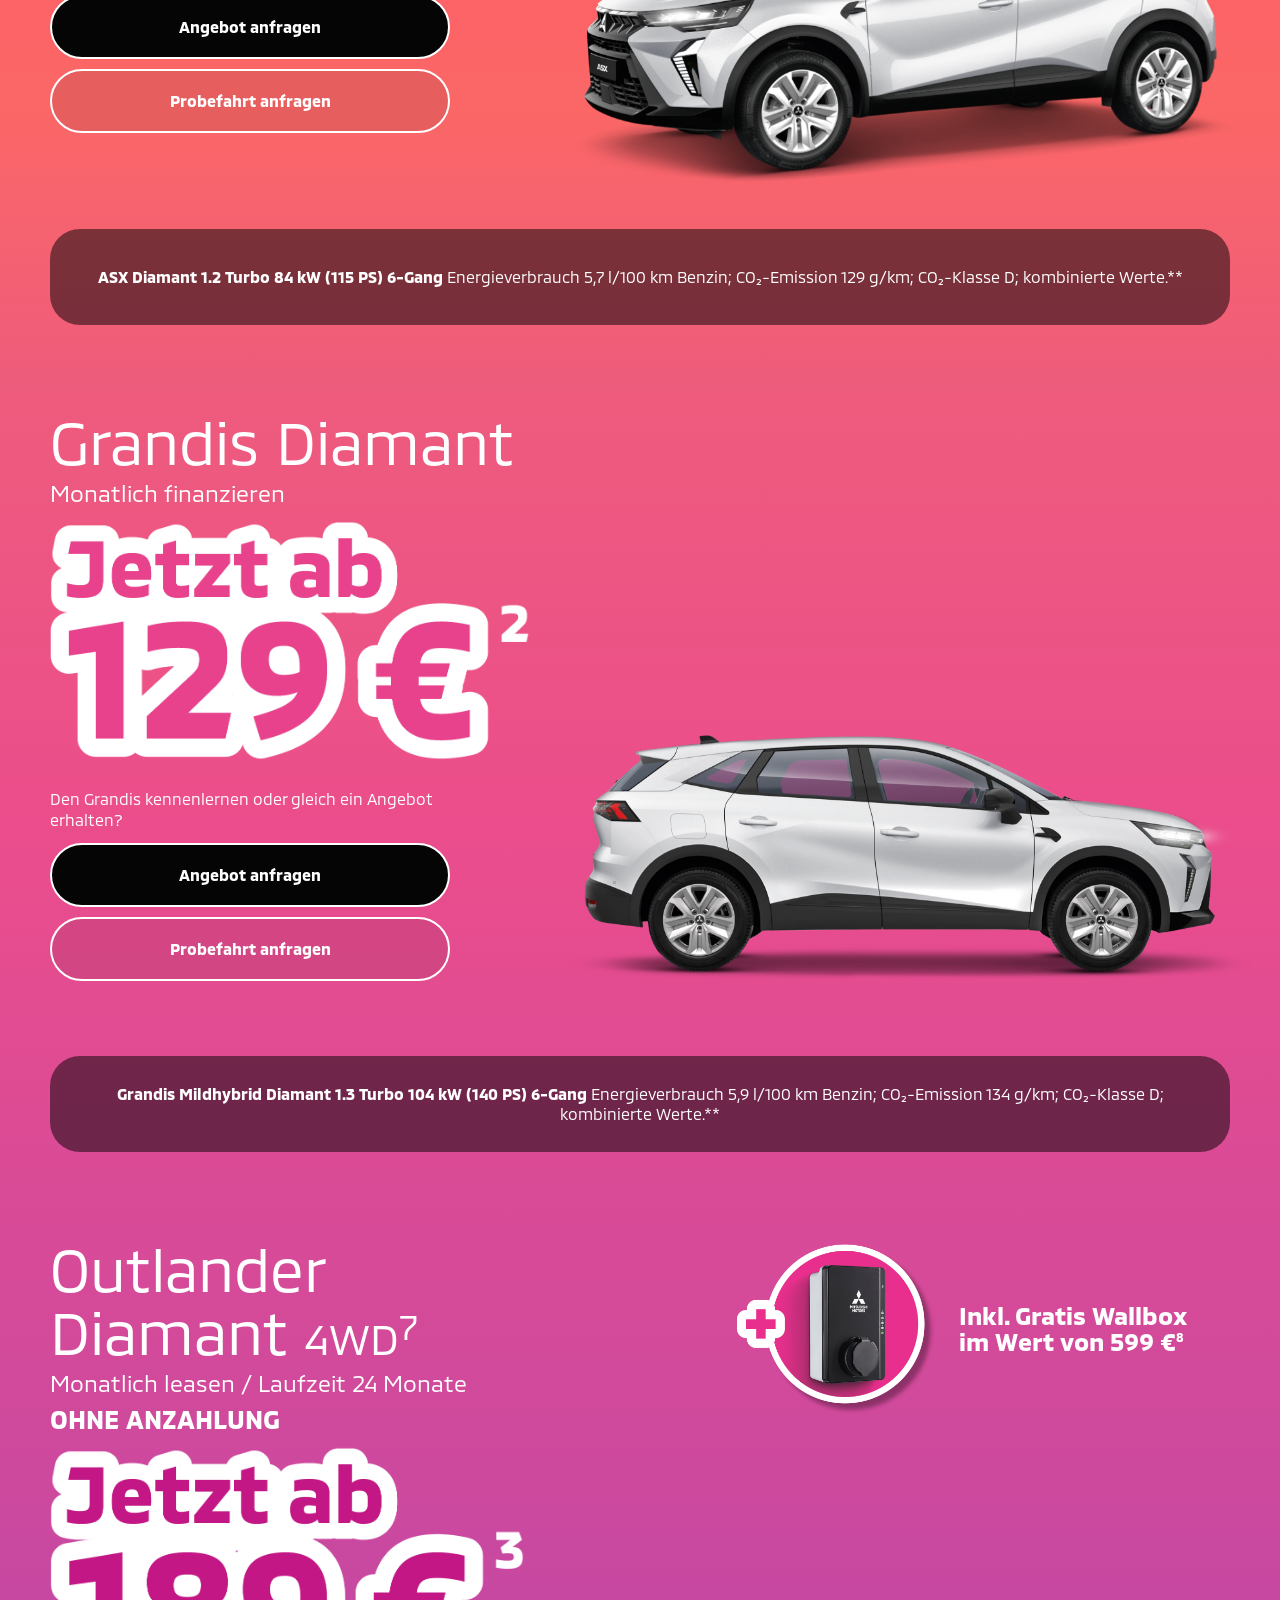
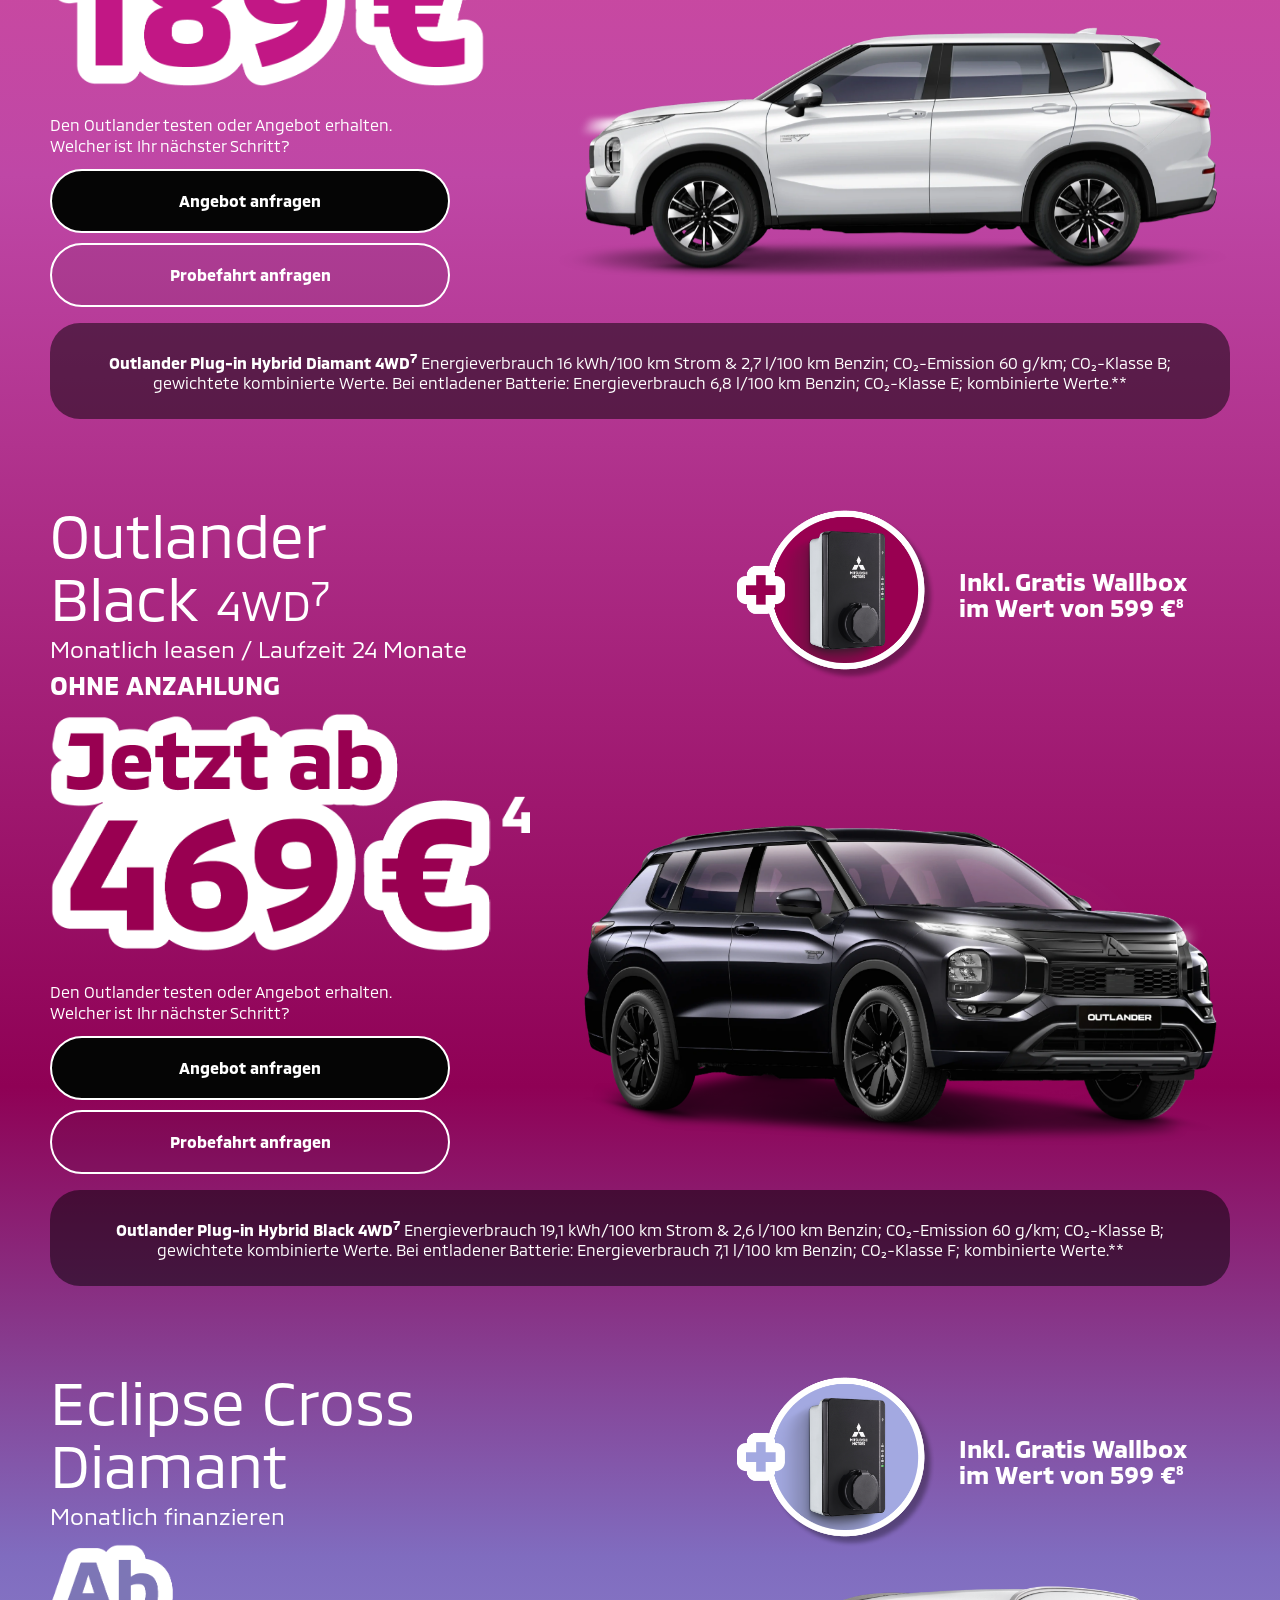
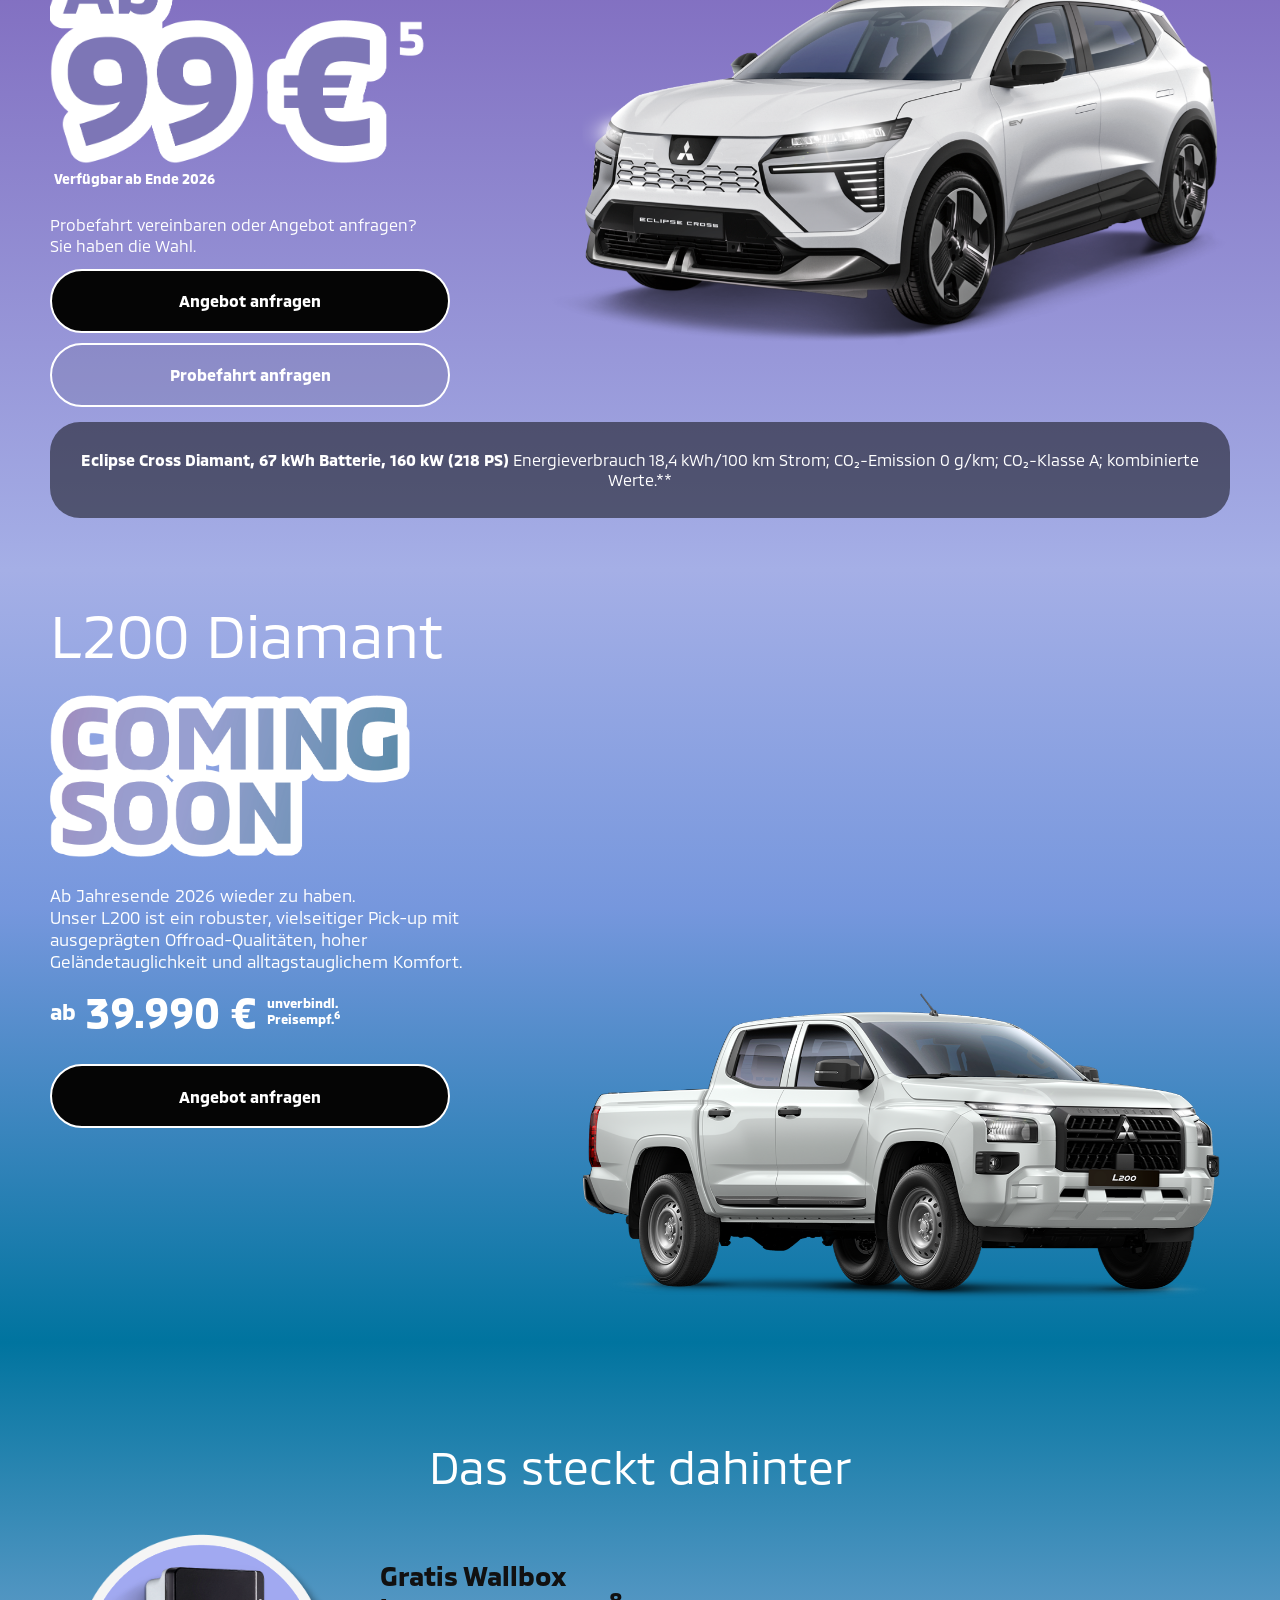
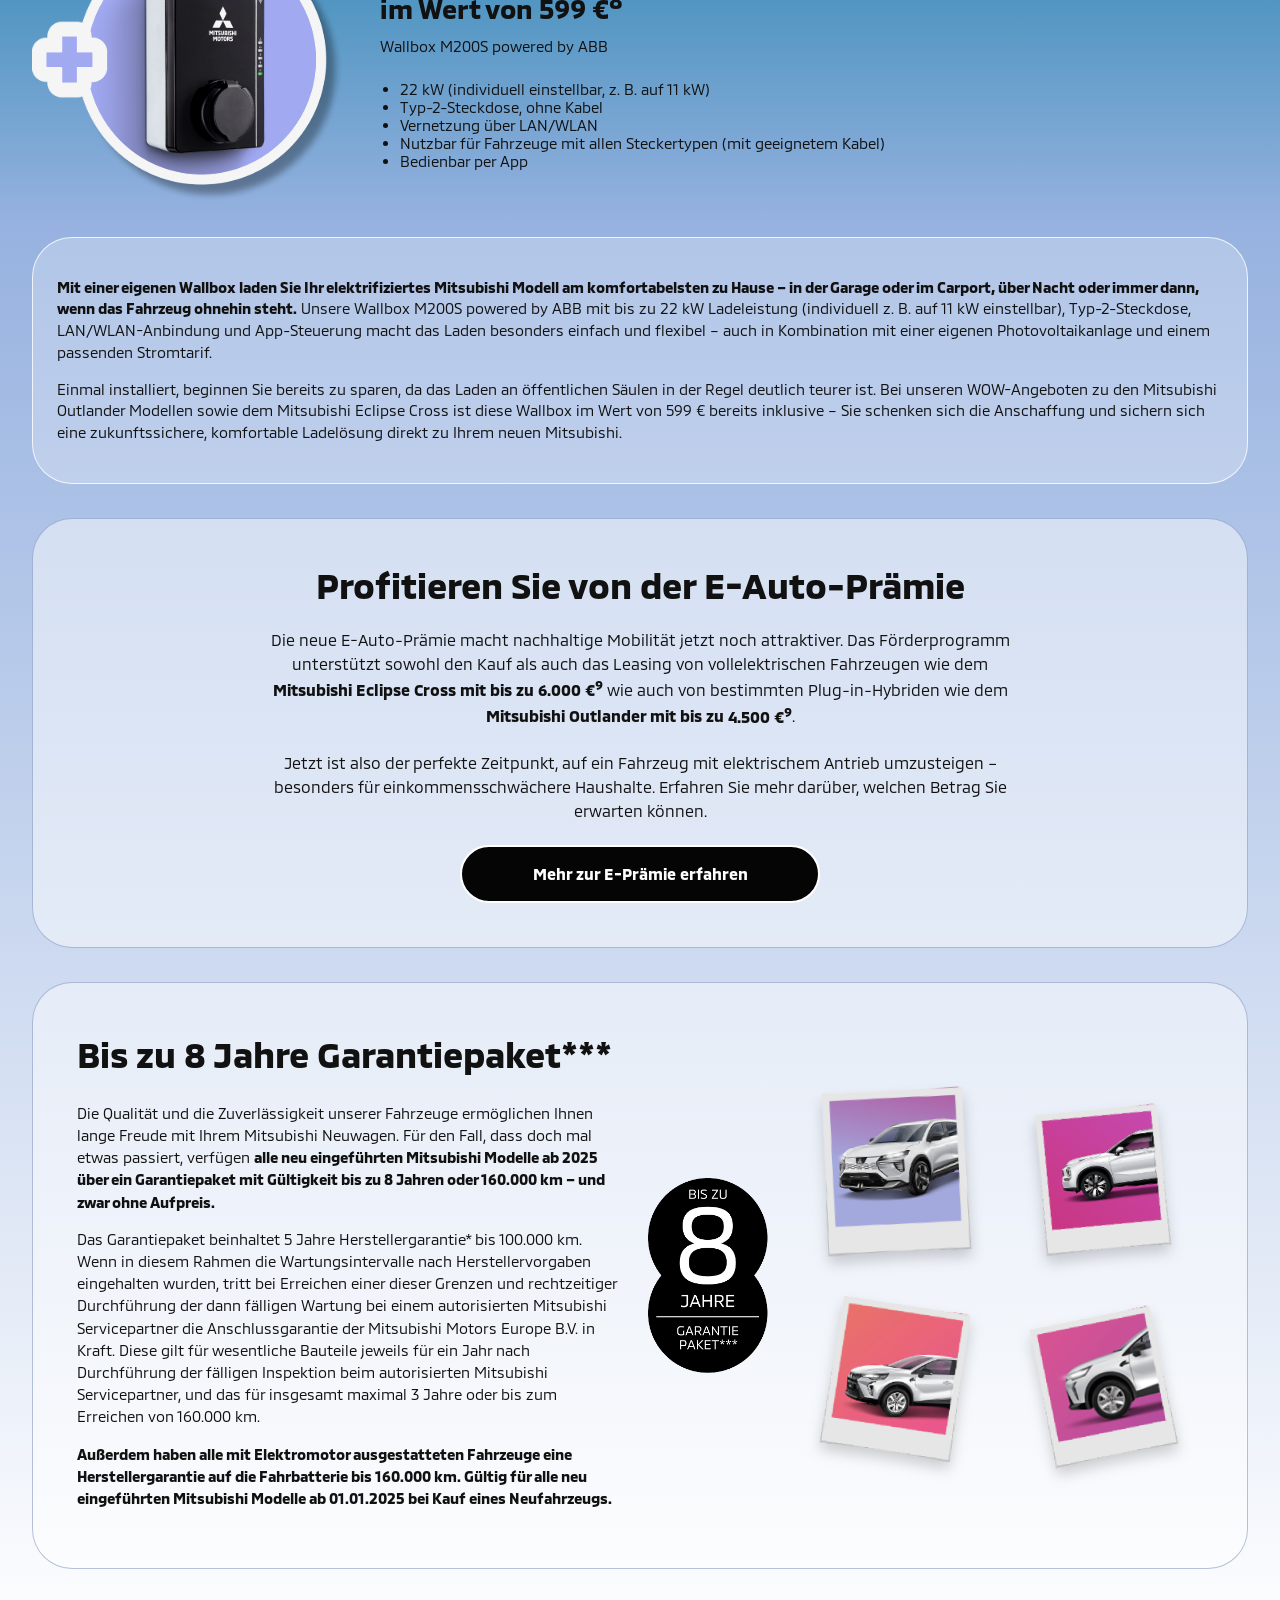
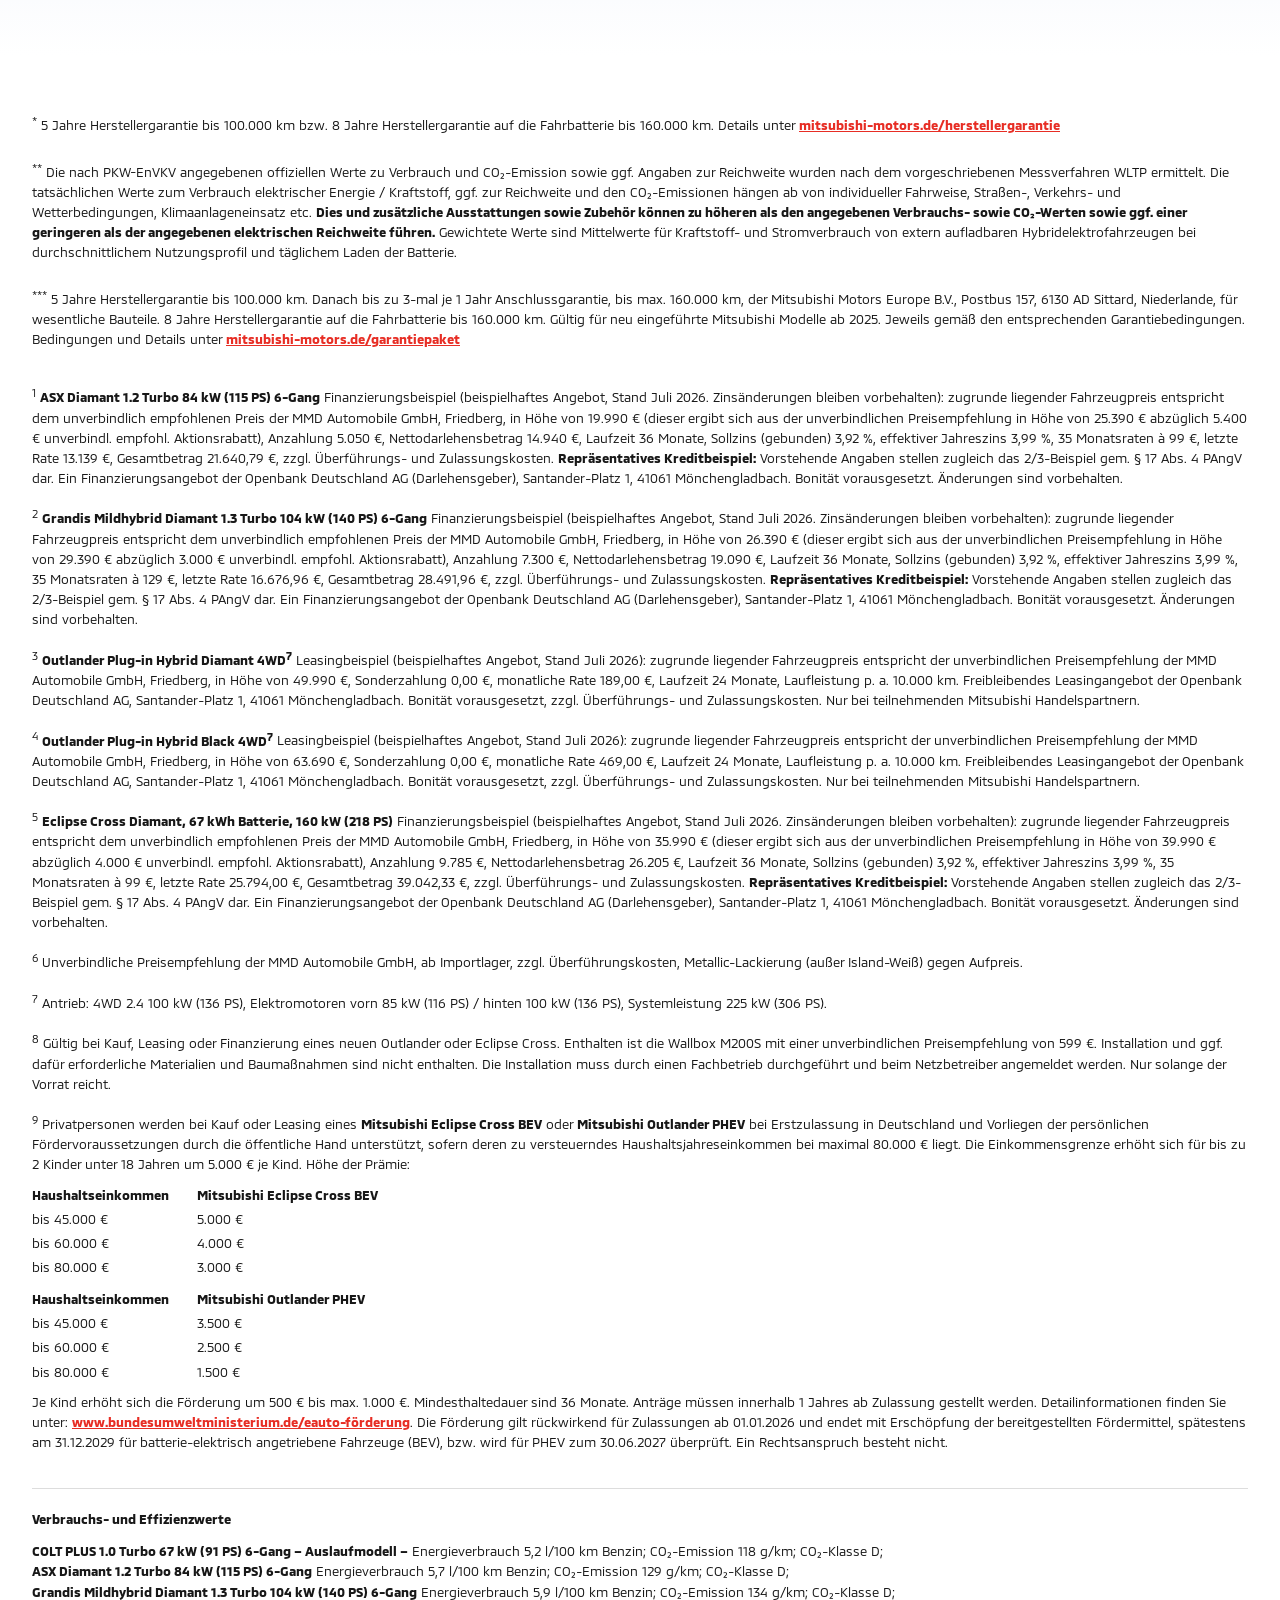
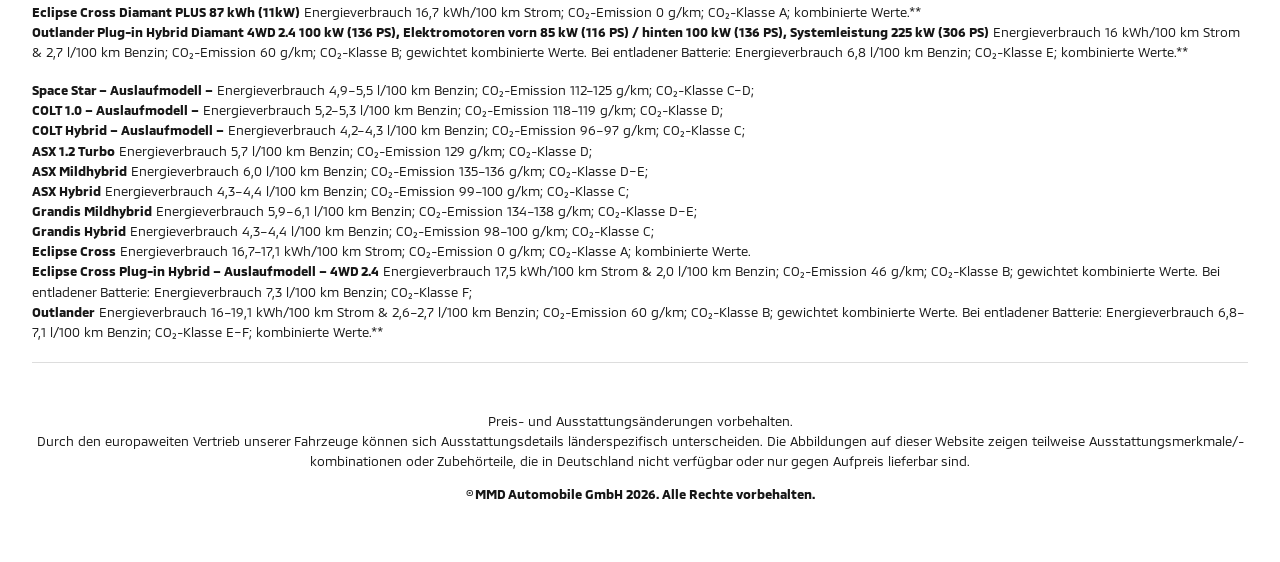
==== commit 3beee6bf: "Keep tablet CTAs clear of vehicle stage" ====
--- a/index.html
+++ b/index.html
@@ -9,7 +9,7 @@
   <link rel="preload" href="assets/fonts/MMC-Regular.woff2" as="font" type="font/woff2" crossorigin>
   <link rel="preload" href="assets/fonts/MMC-Bold.woff2" as="font" type="font/woff2" crossorigin>
   <link rel="preload" href="assets/wow.png" as="image" type="image/png" fetchpriority="high">
-  <link rel="stylesheet" href="mobile-first.css?v=168">
+  <link rel="stylesheet" href="mobile-first.css?v=169">
   <script src="script.js?v=88" defer></script>
 </head>
 <body data-page='{"eventName":"page_view","pageType":"campaign","pageName":"WOW Angebote","campaignName":"WOW Angebote 2026"}'>
--- a/mobile-first.css
+++ b/mobile-first.css
@@ -1090,7 +1090,7 @@
       grid-column: 1;
       grid-row: 2;
       min-height: clamp(430px, 44svh, 540px);
-      margin: clamp(-88px, -6svh, -58px) 0 0;
+      margin: 24px 0 0;
       display: grid;
       grid-template: 1fr / minmax(0, 1fr);
       position: static;
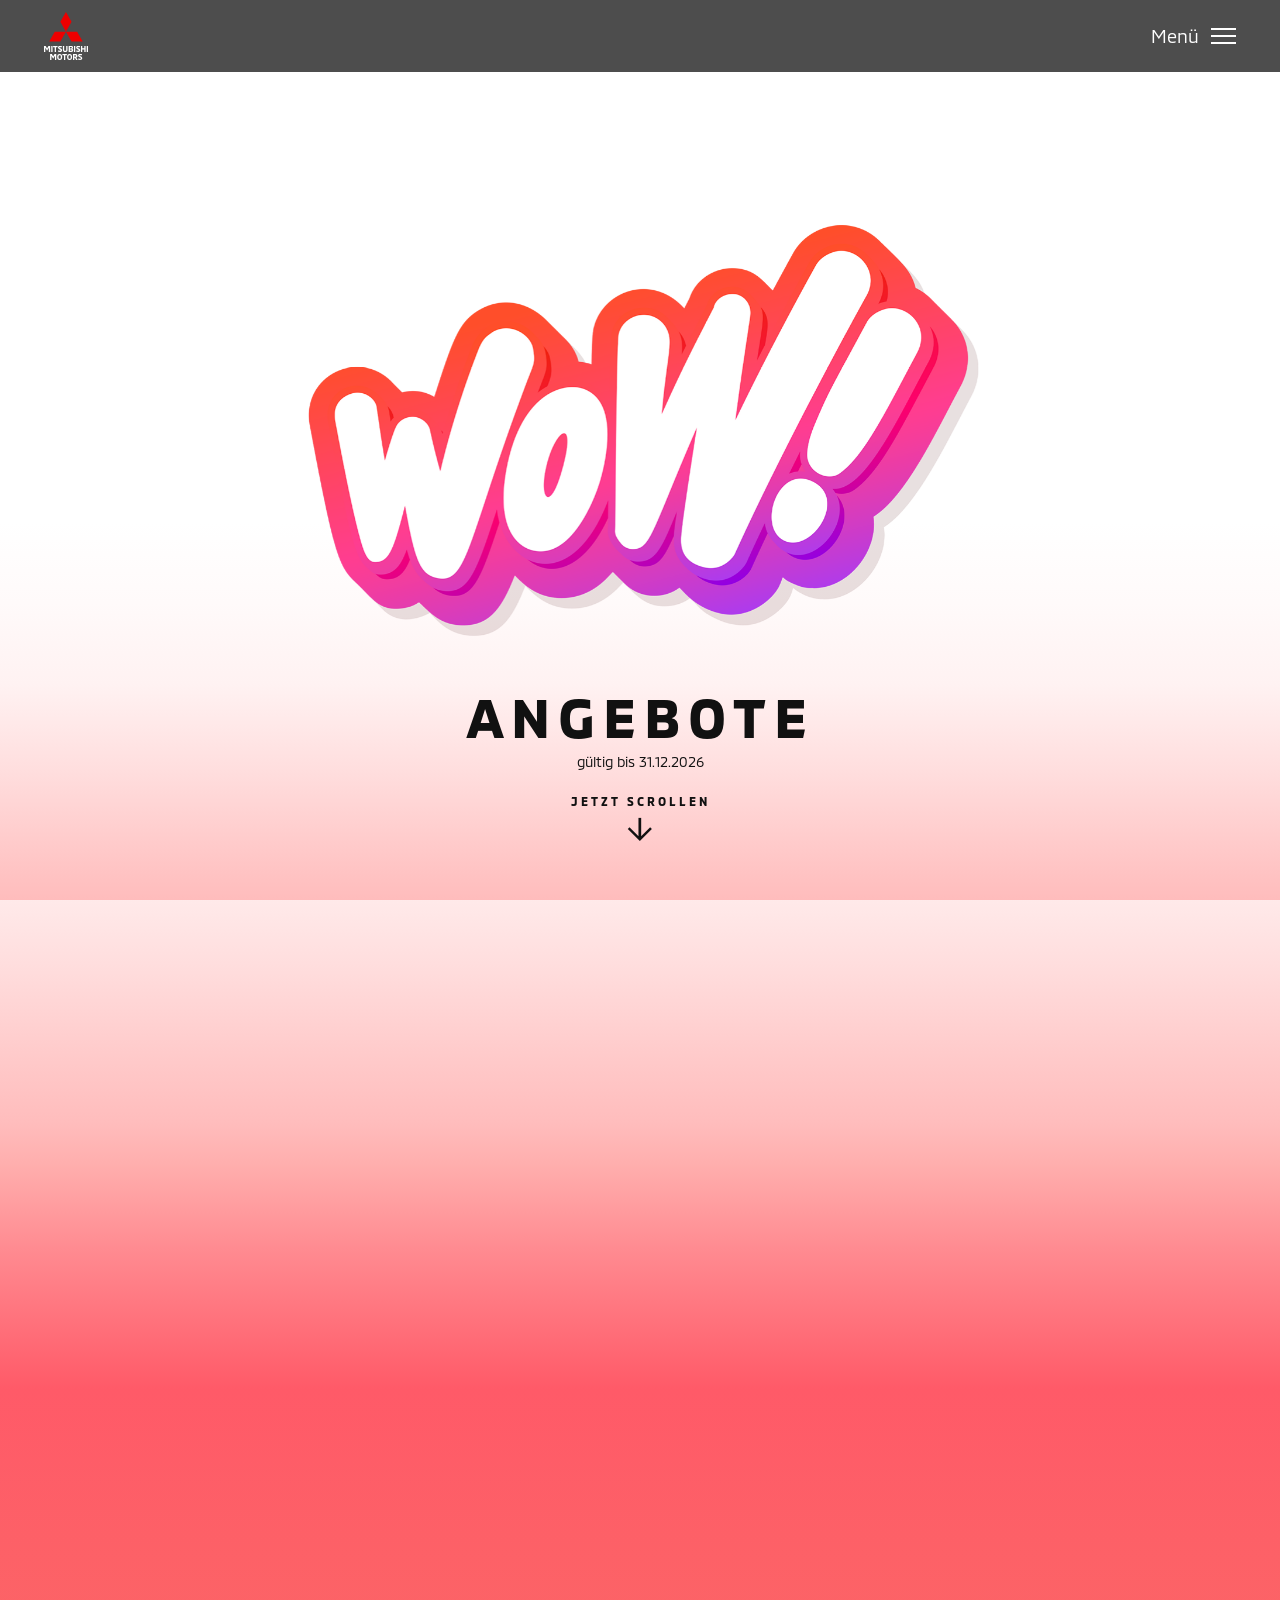
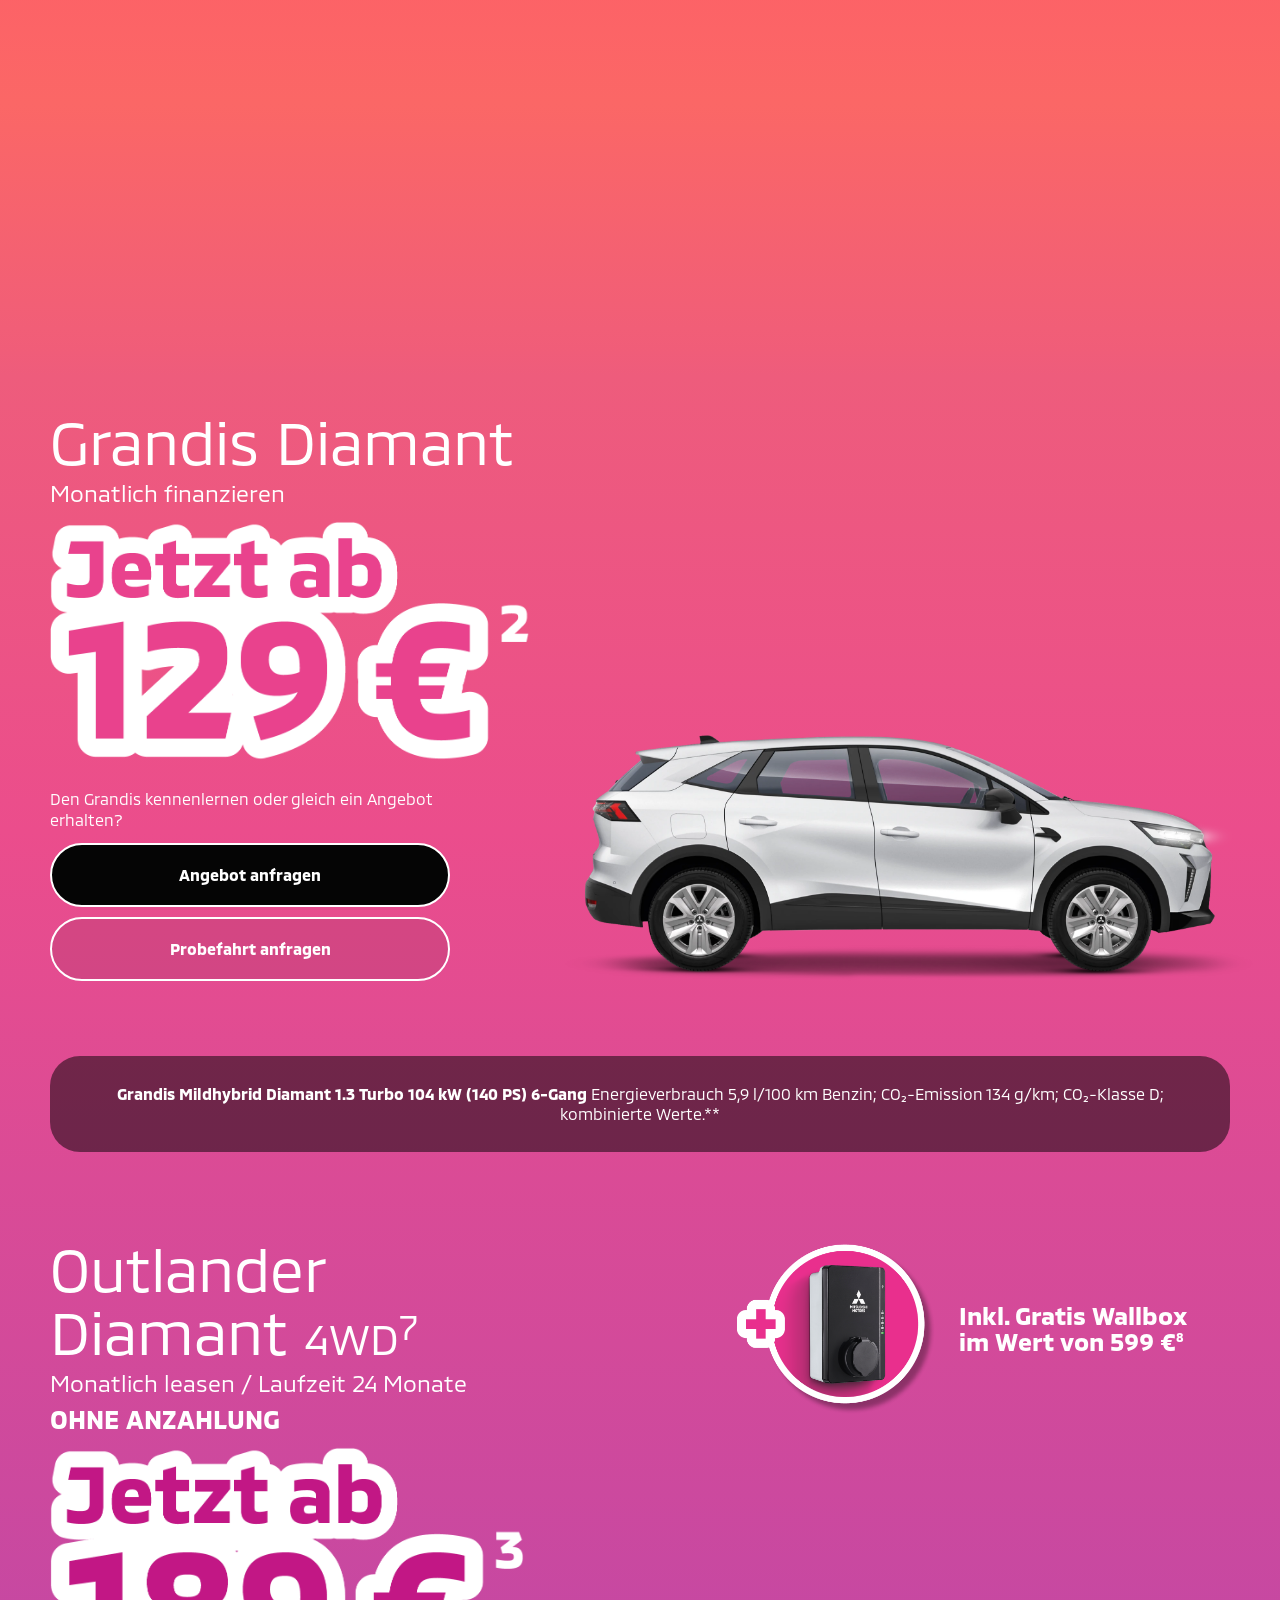
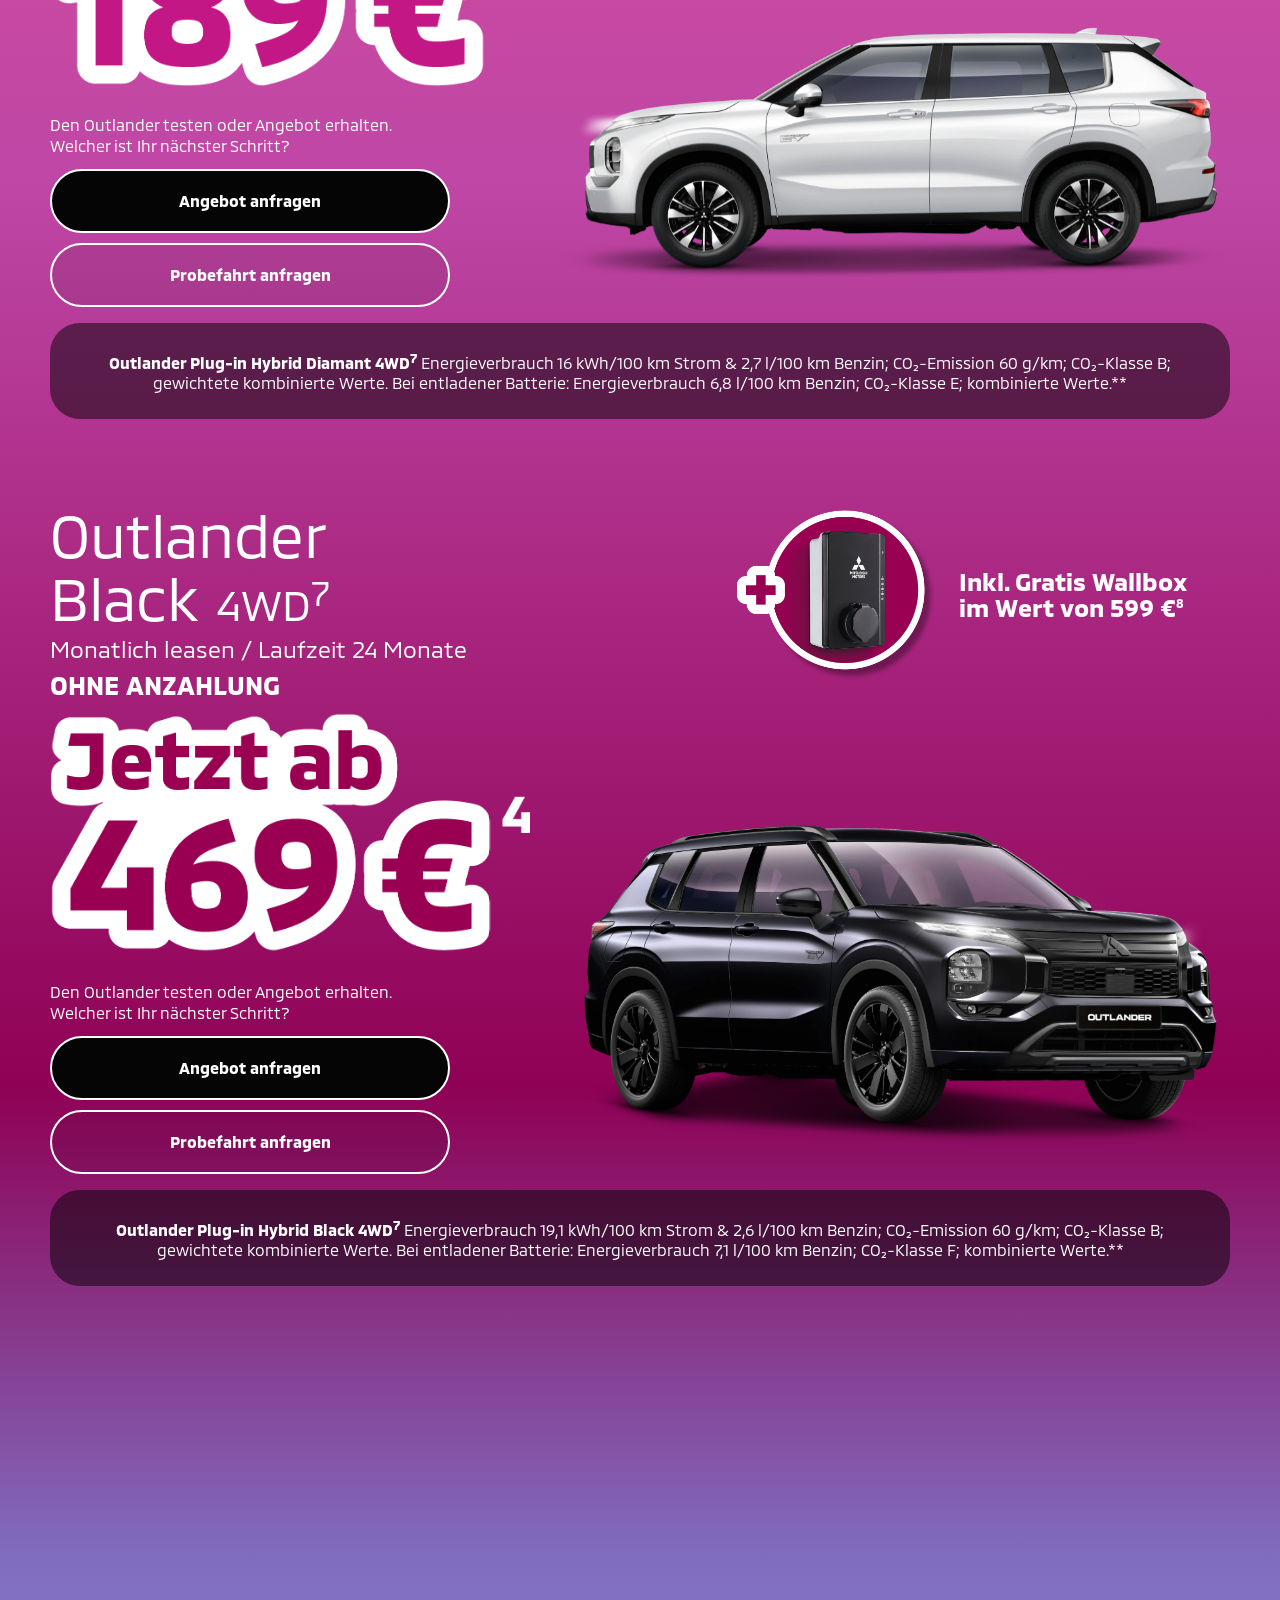
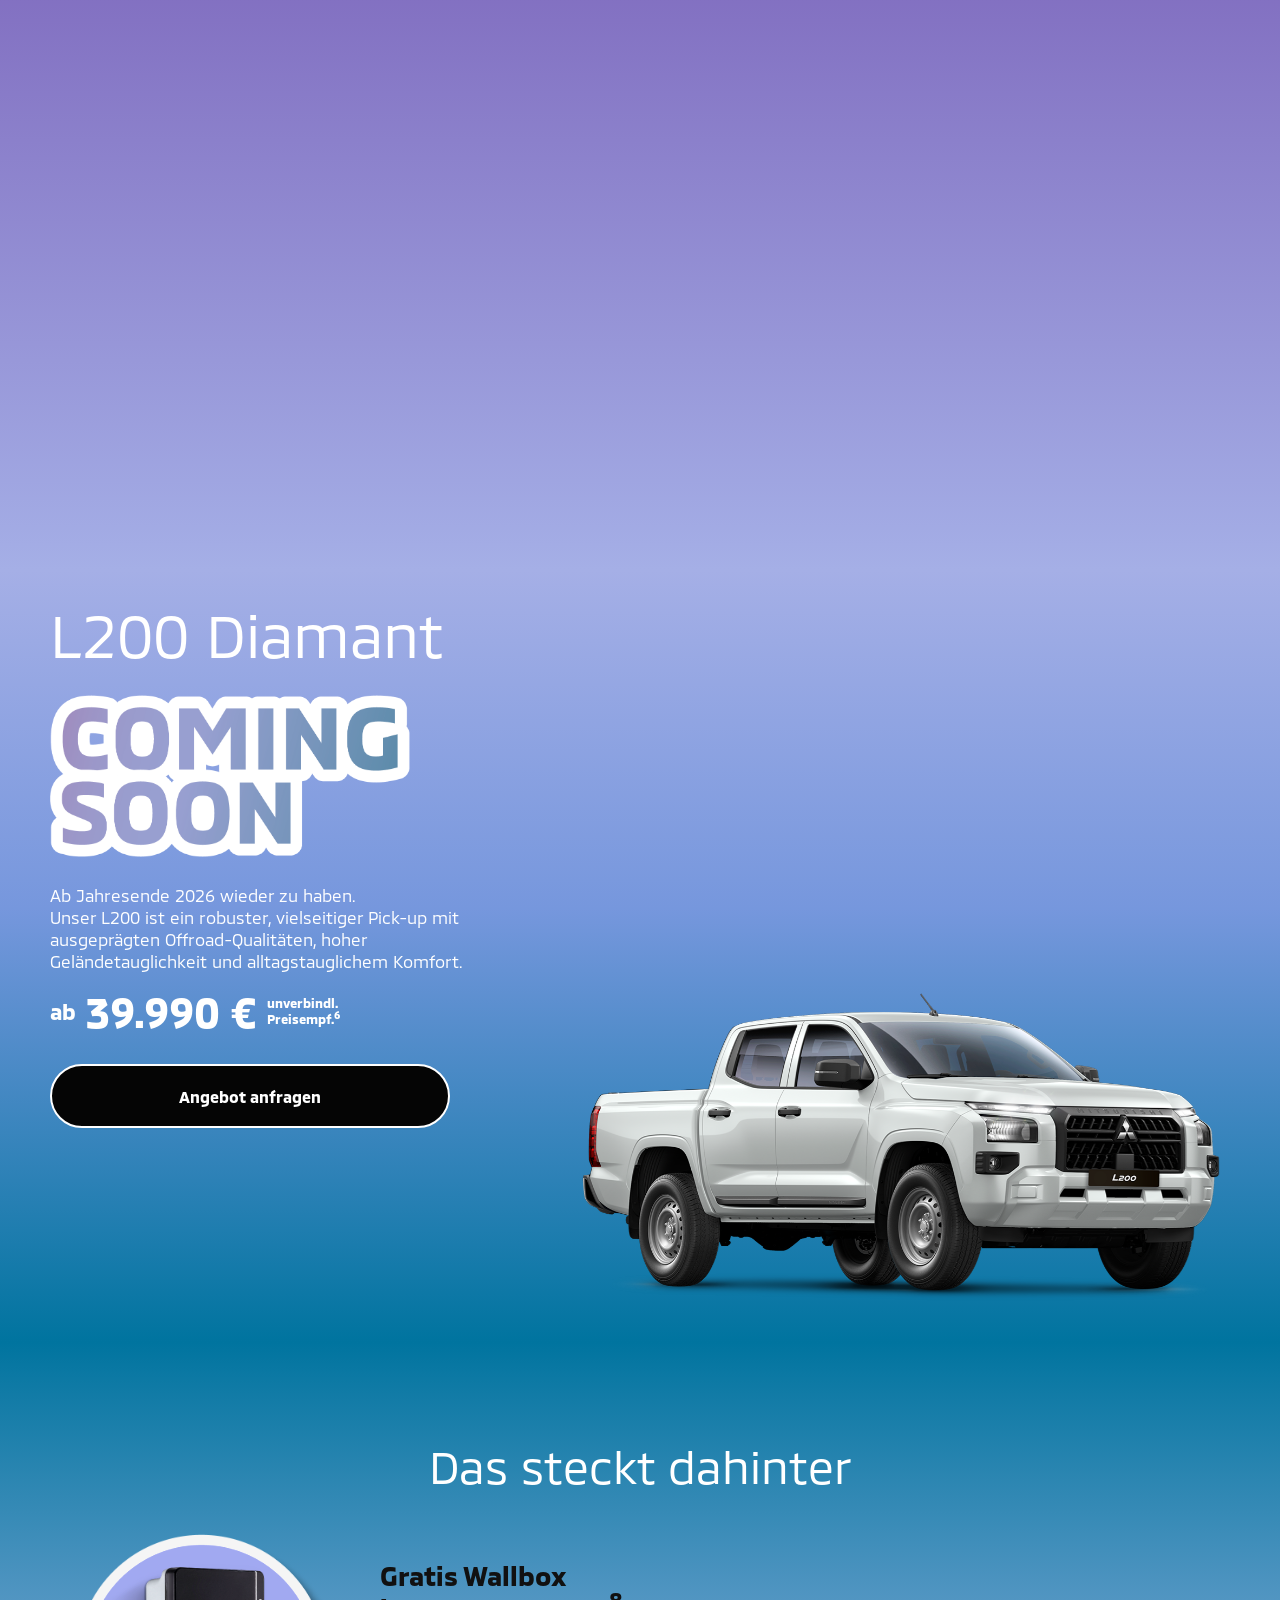
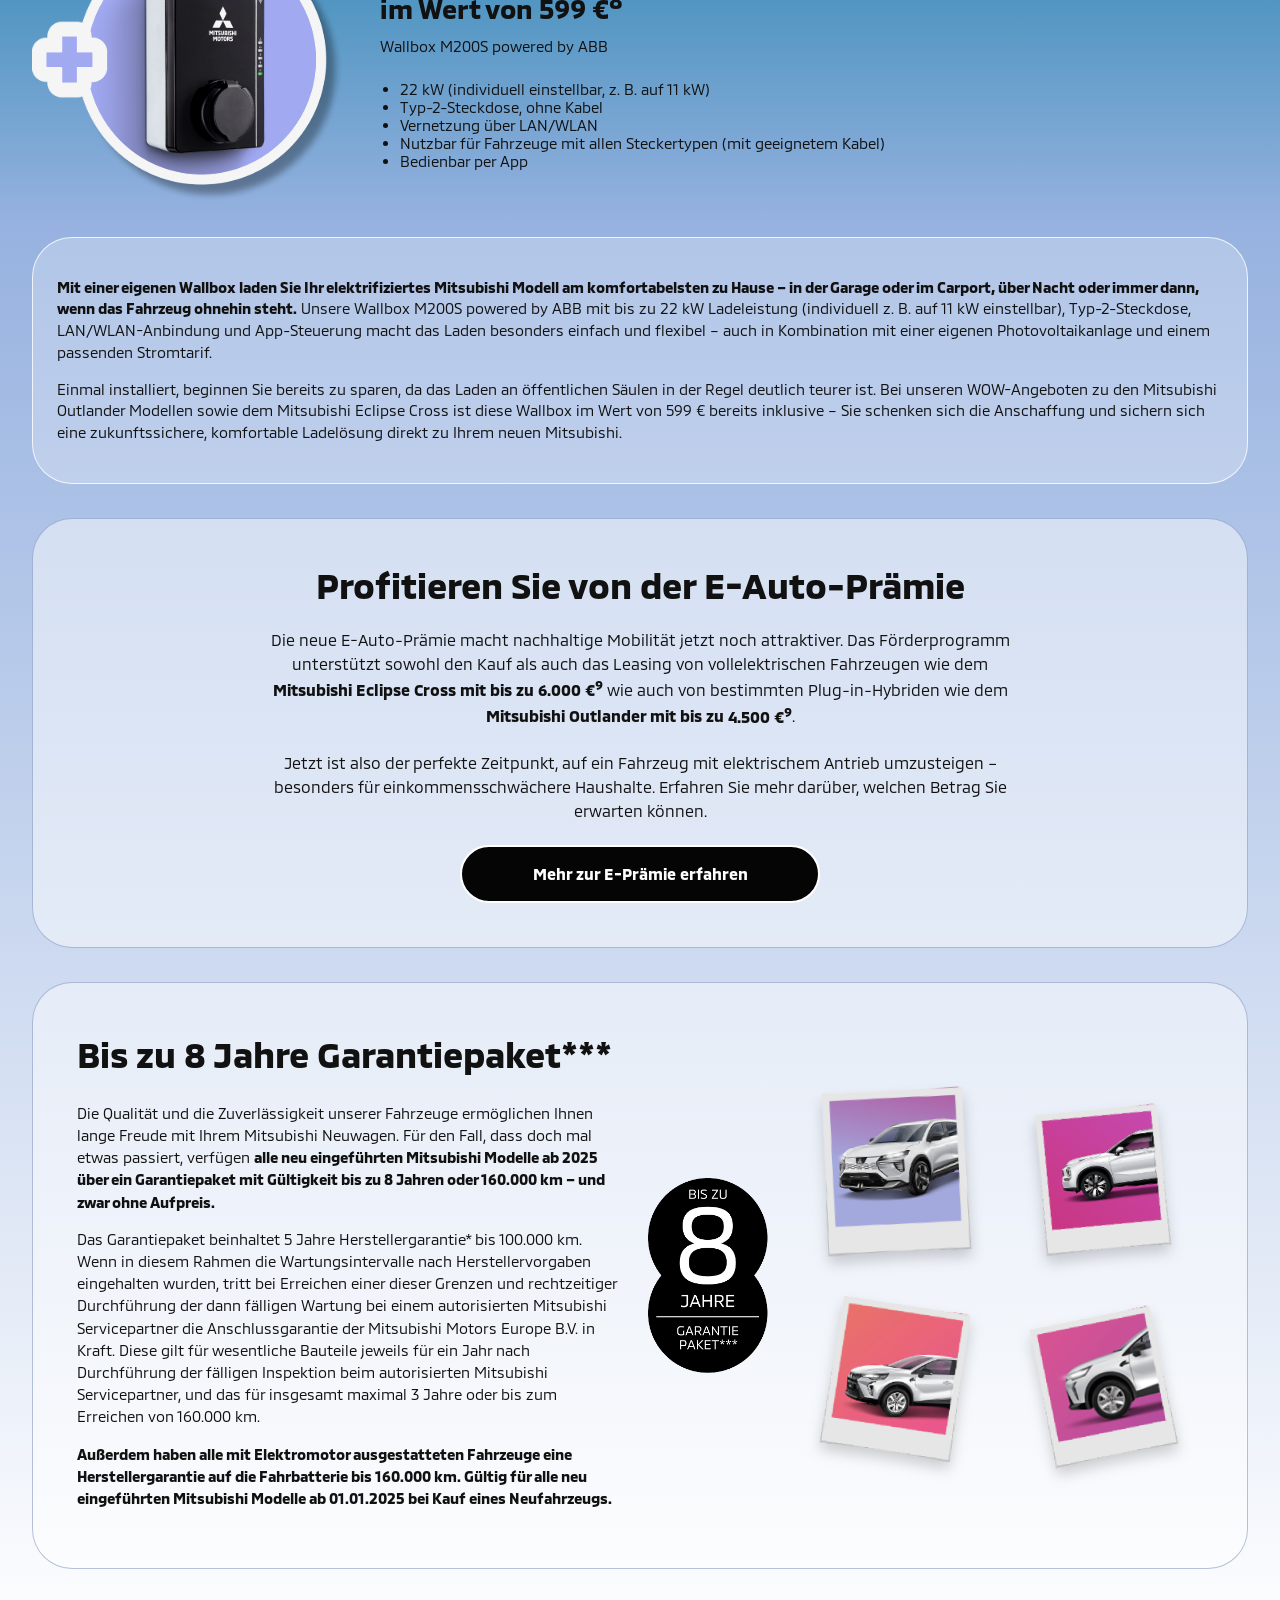
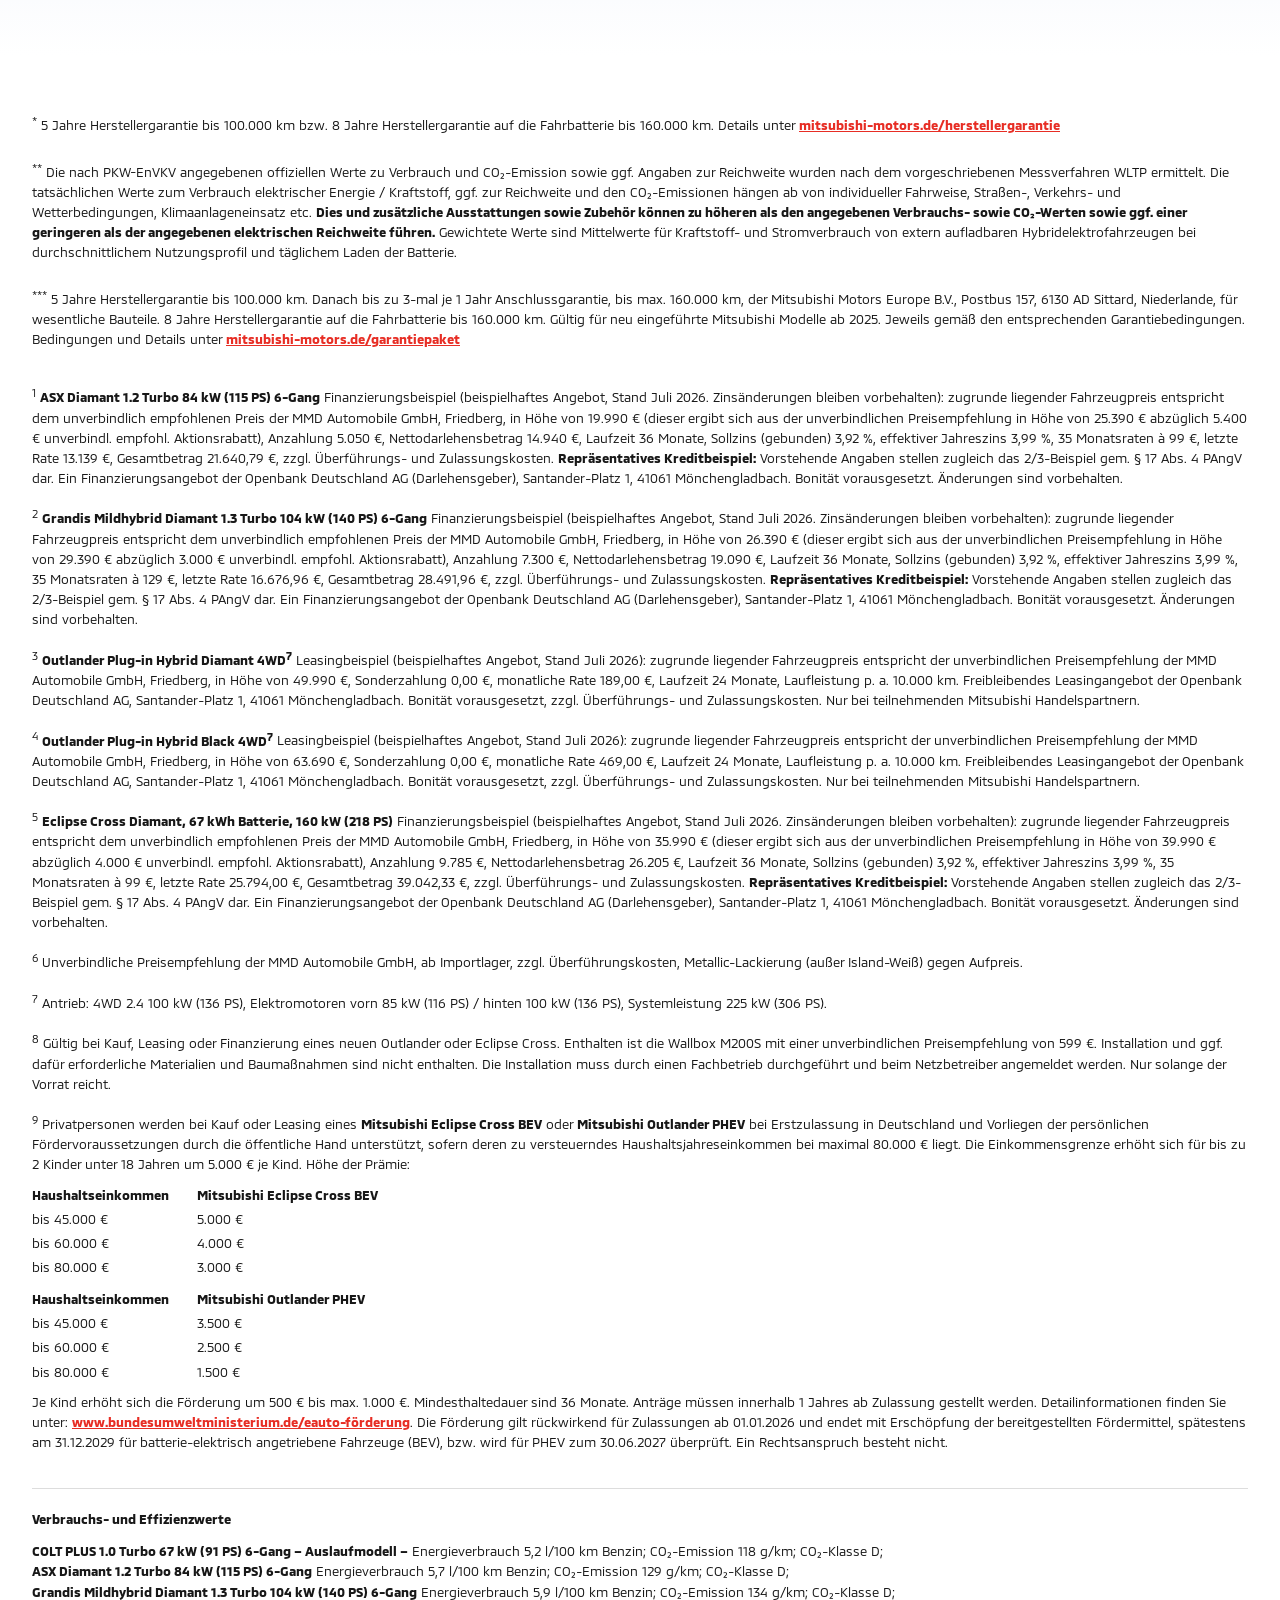
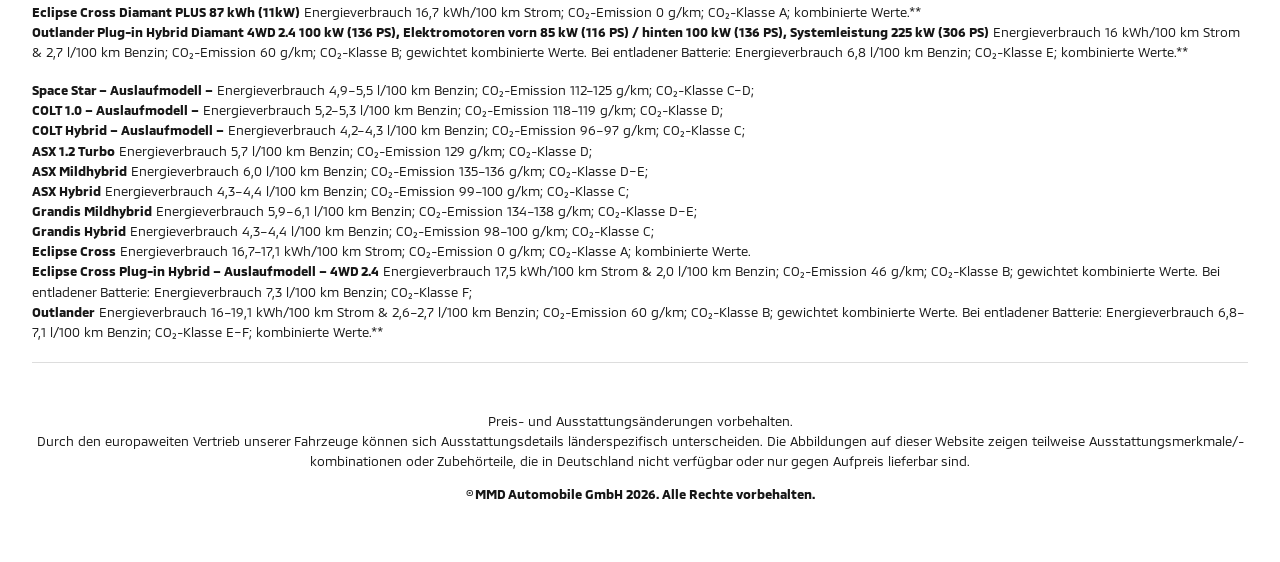
==== commit 5b5f745b: "Fit tablet offers and smooth desktop motion" ====
--- a/index.html
+++ b/index.html
@@ -9,8 +9,8 @@
   <link rel="preload" href="assets/fonts/MMC-Regular.woff2" as="font" type="font/woff2" crossorigin>
   <link rel="preload" href="assets/fonts/MMC-Bold.woff2" as="font" type="font/woff2" crossorigin>
   <link rel="preload" href="assets/wow.png" as="image" type="image/png" fetchpriority="high">
-  <link rel="stylesheet" href="mobile-first.css?v=169">
-  <script src="script.js?v=88" defer></script>
+  <link rel="stylesheet" href="mobile-first.css?v=173">
+  <script src="script.js?v=89" defer></script>
 </head>
 <body data-page='{"eventName":"page_view","pageType":"campaign","pageName":"WOW Angebote","campaignName":"WOW Angebote 2026"}'>
   <a class="skip-link" href="#main">Zum Inhalt springen</a>
--- a/mobile-first.css
+++ b/mobile-first.css
@@ -1054,8 +1054,10 @@
     .offer__inner,
     .offer--l200 .offer__inner {
       grid-template-columns: minmax(0, 1fr);
-      grid-template-rows: auto minmax(430px, 1fr) auto;
+      grid-template-rows: auto minmax(clamp(350px, 35svh, 440px), 1fr) auto;
       column-gap: 0;
+      padding-top: clamp(28px, 3.2svh, 40px);
+      padding-bottom: clamp(20px, 2.2svh, 28px);
     }
 
     .offer__stage {
@@ -1065,7 +1067,7 @@
     .offer__copy {
       grid-column: 1;
       grid-row: 1;
-      width: min(60%, 520px);
+      width: min(64%, 540px);
       display: flex;
       margin: 0;
     }
@@ -1074,23 +1076,32 @@
     .offer__eyebrow { font-size: clamp(20px, 2.6vw, 25px); }
     .offer__payment { font-size: clamp(22px, 2.9vw, 27px); }
     .price-art,
-    .coming { width: min(100%, 470px); margin-top: 14px; }
-    .price-art--short { width: min(94%, 430px); }
-
-    .offer__actions,
+    .coming { width: min(100%, 430px); margin-top: 10px; }
+    .price-art--short { width: min(94%, 410px); }
+
     .offer__copy > .cta {
       width: min(100%, 400px);
-      margin-top: 12px;
-    }
+      margin-top: 10px;
+    }
+
+    .offer__actions {
+      width: min(100%, 520px);
+      margin-top: 10px;
+      display: grid;
+      grid-template-columns: repeat(2, minmax(0, 1fr));
+      gap: 8px;
+    }
+
+    .offer__action-copy { grid-column: 1 / -1; margin-bottom: 0; }
 
     .offer__actions .cta,
-    .offer__copy > .cta { min-height: 64px; }
+    .offer__copy > .cta { min-height: 56px; padding-inline: 12px; font-size: 15px; }
 
     .offer__visual {
       grid-column: 1;
       grid-row: 2;
-      min-height: clamp(430px, 44svh, 540px);
-      margin: 24px 0 0;
+      min-height: clamp(350px, 35svh, 440px);
+      margin: 16px 0 0;
       display: grid;
       grid-template: 1fr / minmax(0, 1fr);
       position: static;
@@ -1104,6 +1115,21 @@
       margin: 0 0 clamp(8px, 1svh, 14px);
       transform: none;
     }
+
+    /* The tall Eclipse cutout must not enlarge the one-screen tablet grid. */
+    .offer__visual .offer__car--eclipse {
+      width: auto;
+      max-width: min(110.2%, 1014px);
+      max-height: clamp(460px, 38svh, 520px);
+    }
+
+    .offer--eclipse .offer__inner {
+      padding-top: 16px;
+      padding-bottom: 18px;
+    }
+
+    .offer--eclipse .offer__visual { margin-top: 8px; }
+    .offer--eclipse .offer__legal { margin-top: 0; }
 
     .offer__visual .wallbox-badge {
       position: absolute;
@@ -1141,10 +1167,51 @@
     .offer .offer__legal {
       grid-column: 1;
       grid-row: 3;
-      margin-top: 10px;
+      min-block-size: 96px;
+      margin-top: 8px;
+      padding-block: 12px;
     }
 
     .offer--l200 .coming { width: min(100%, 320px); }
+    .offer--l200 .offer__visual { margin-top: 24px; }
+    .offer--l200 .offer__visual .offer__car {
+      align-self: start;
+      margin-top: 0;
+    }
+  }
+
+  @media (orientation: portrait) and (max-height: 1099px) {
+    .offer__inner,
+    .offer--l200 .offer__inner {
+      grid-template-rows: auto minmax(clamp(300px, 31svh, 340px), 1fr) auto;
+      padding-top: 24px;
+      padding-bottom: 16px;
+    }
+
+    .offer h2 { font-size: clamp(38px, 5.4vw, 48px); }
+    .offer__eyebrow { font-size: clamp(18px, 2.4vw, 22px); }
+    .offer__payment { font-size: clamp(20px, 2.6vw, 24px); }
+    .price-art,
+    .coming { width: min(100%, 380px); margin-top: 8px; }
+    .price-art--short { width: min(94%, 360px); }
+    .offer__actions { margin-top: 8px; gap: 6px; }
+    .offer__action-copy { font-size: 14px; line-height: 1.18; }
+    .offer__actions .cta,
+    .offer__copy > .cta { min-height: 50px; font-size: 14px; }
+    .offer__visual {
+      min-height: clamp(300px, 31svh, 340px);
+      margin-top: 12px;
+    }
+    .offer__visual .offer__car--eclipse {
+      max-height: clamp(350px, 35svh, 390px);
+    }
+    .offer--eclipse .offer__visual { margin-top: 4px; }
+    .offer .offer__legal {
+      min-block-size: 88px;
+      margin-top: 6px;
+      padding-block: 10px;
+      font-size: 13px;
+    }
   }
 
   @media (orientation: portrait) and (min-height: 1100px) {
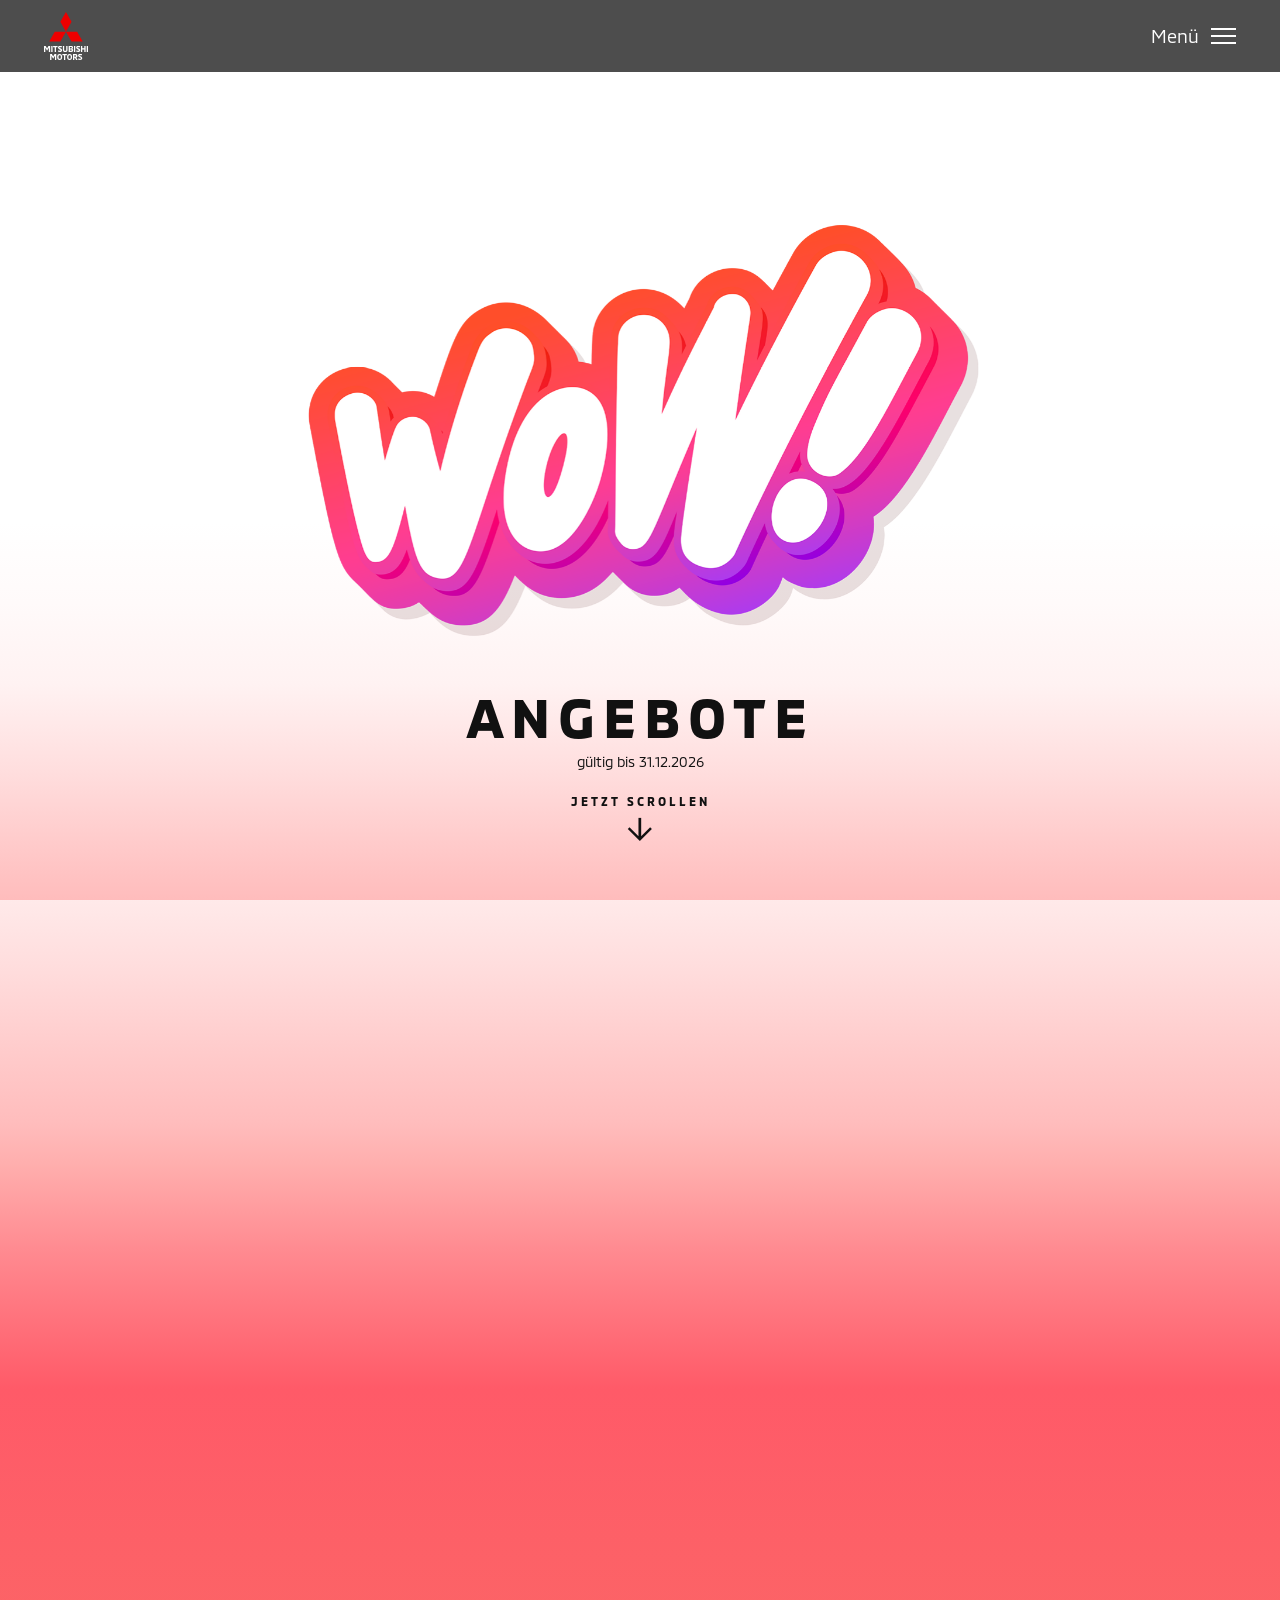
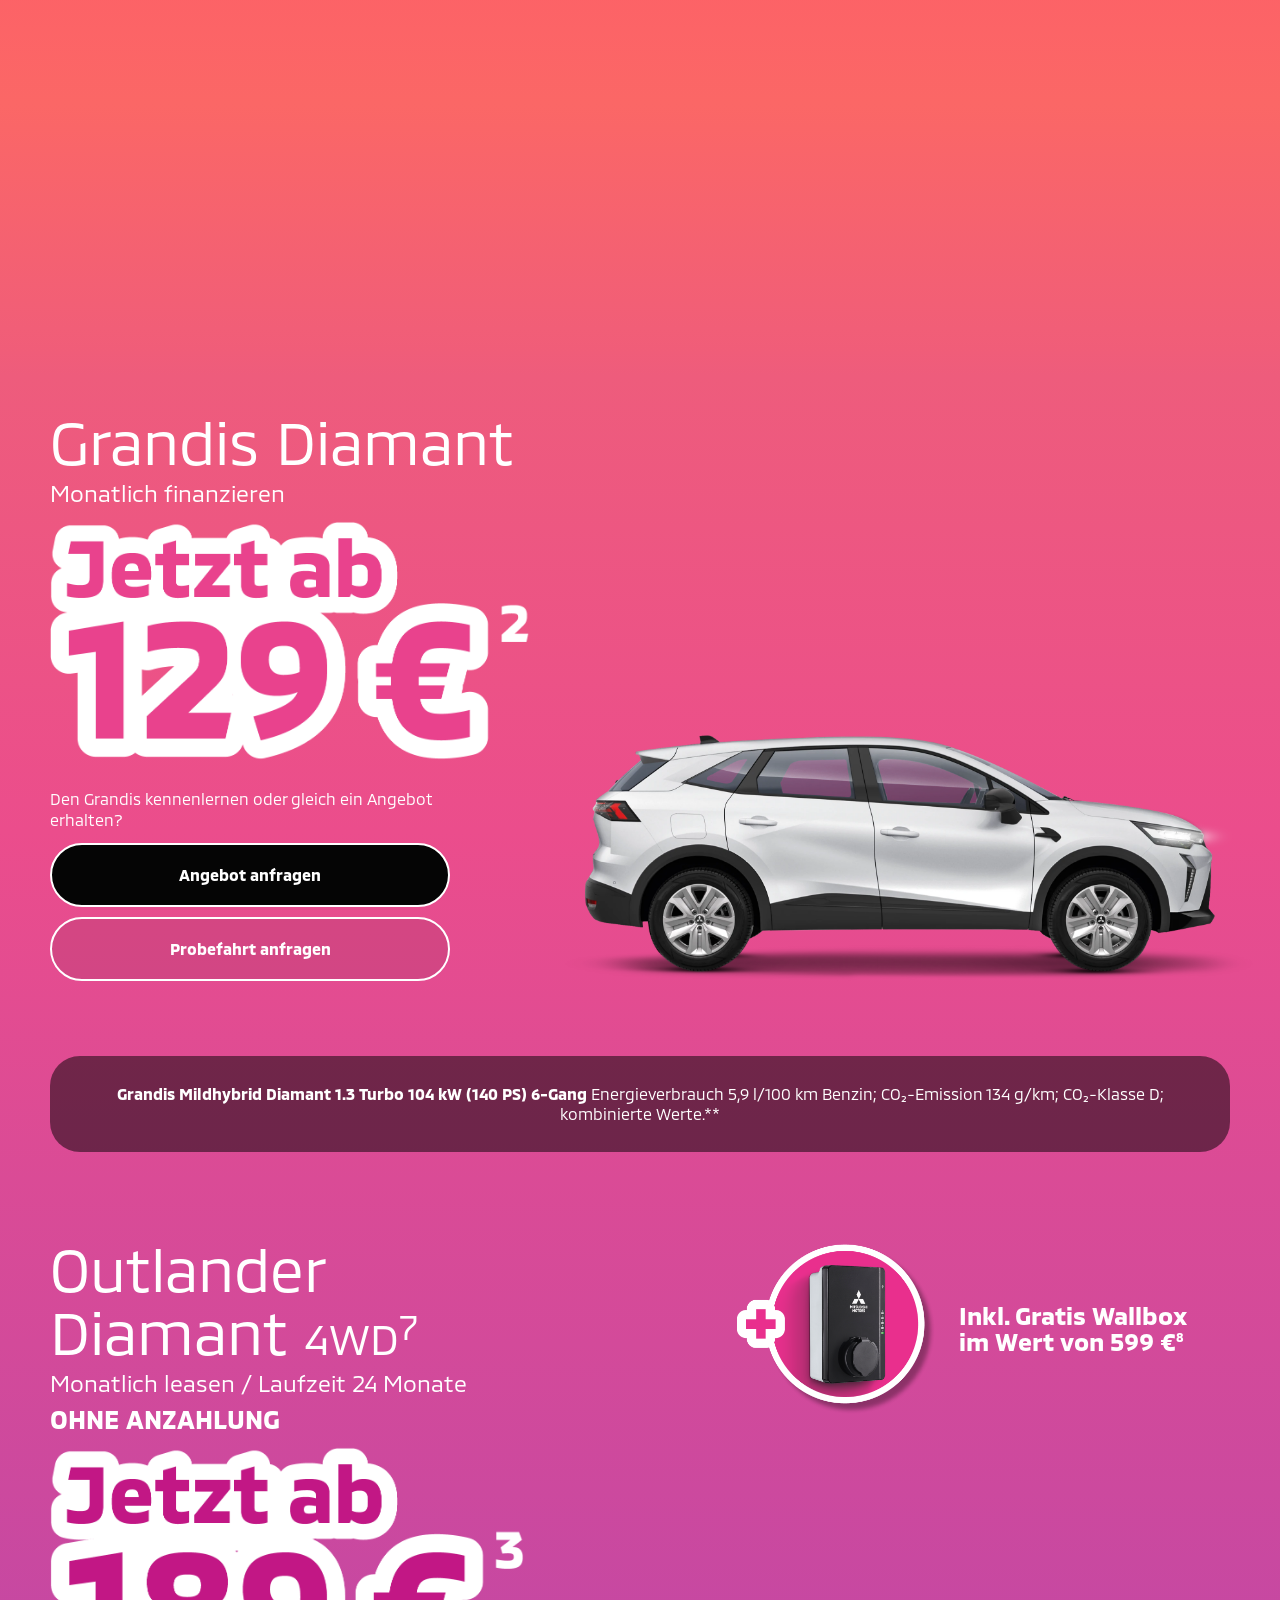
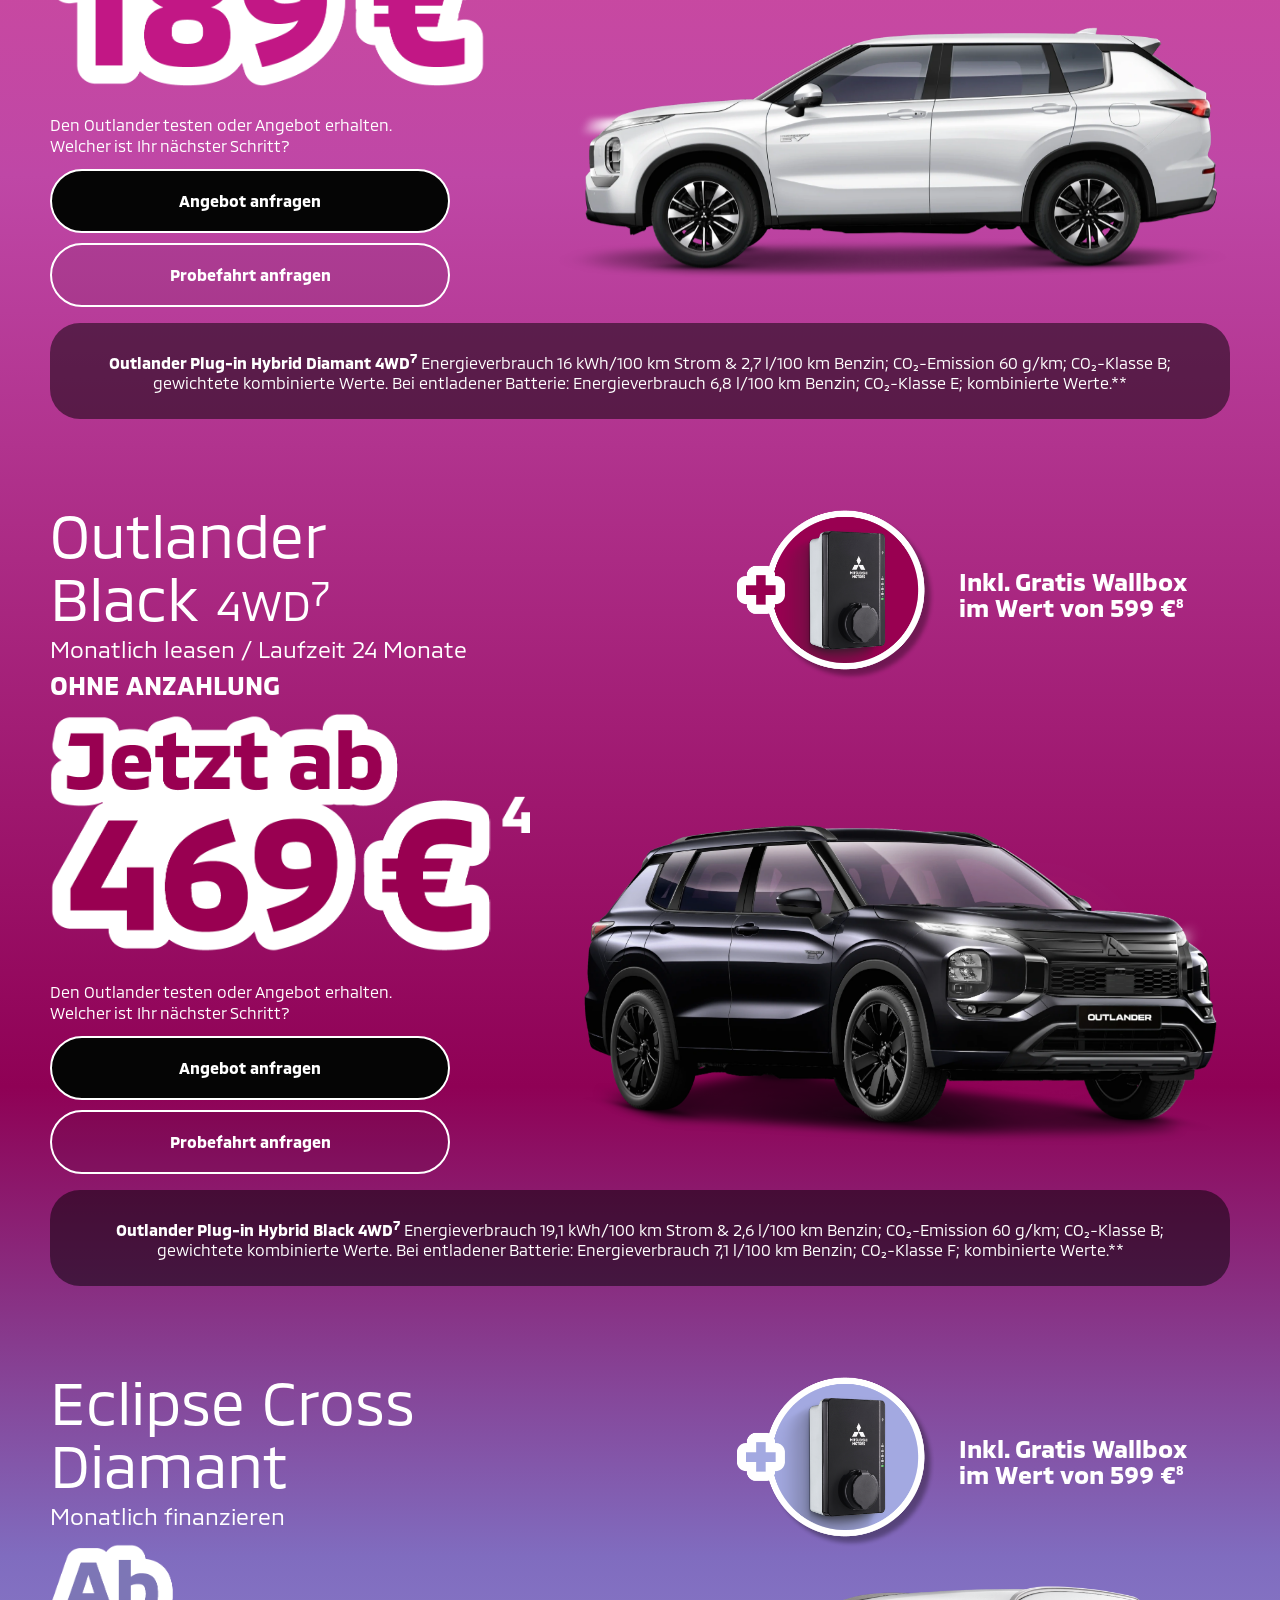
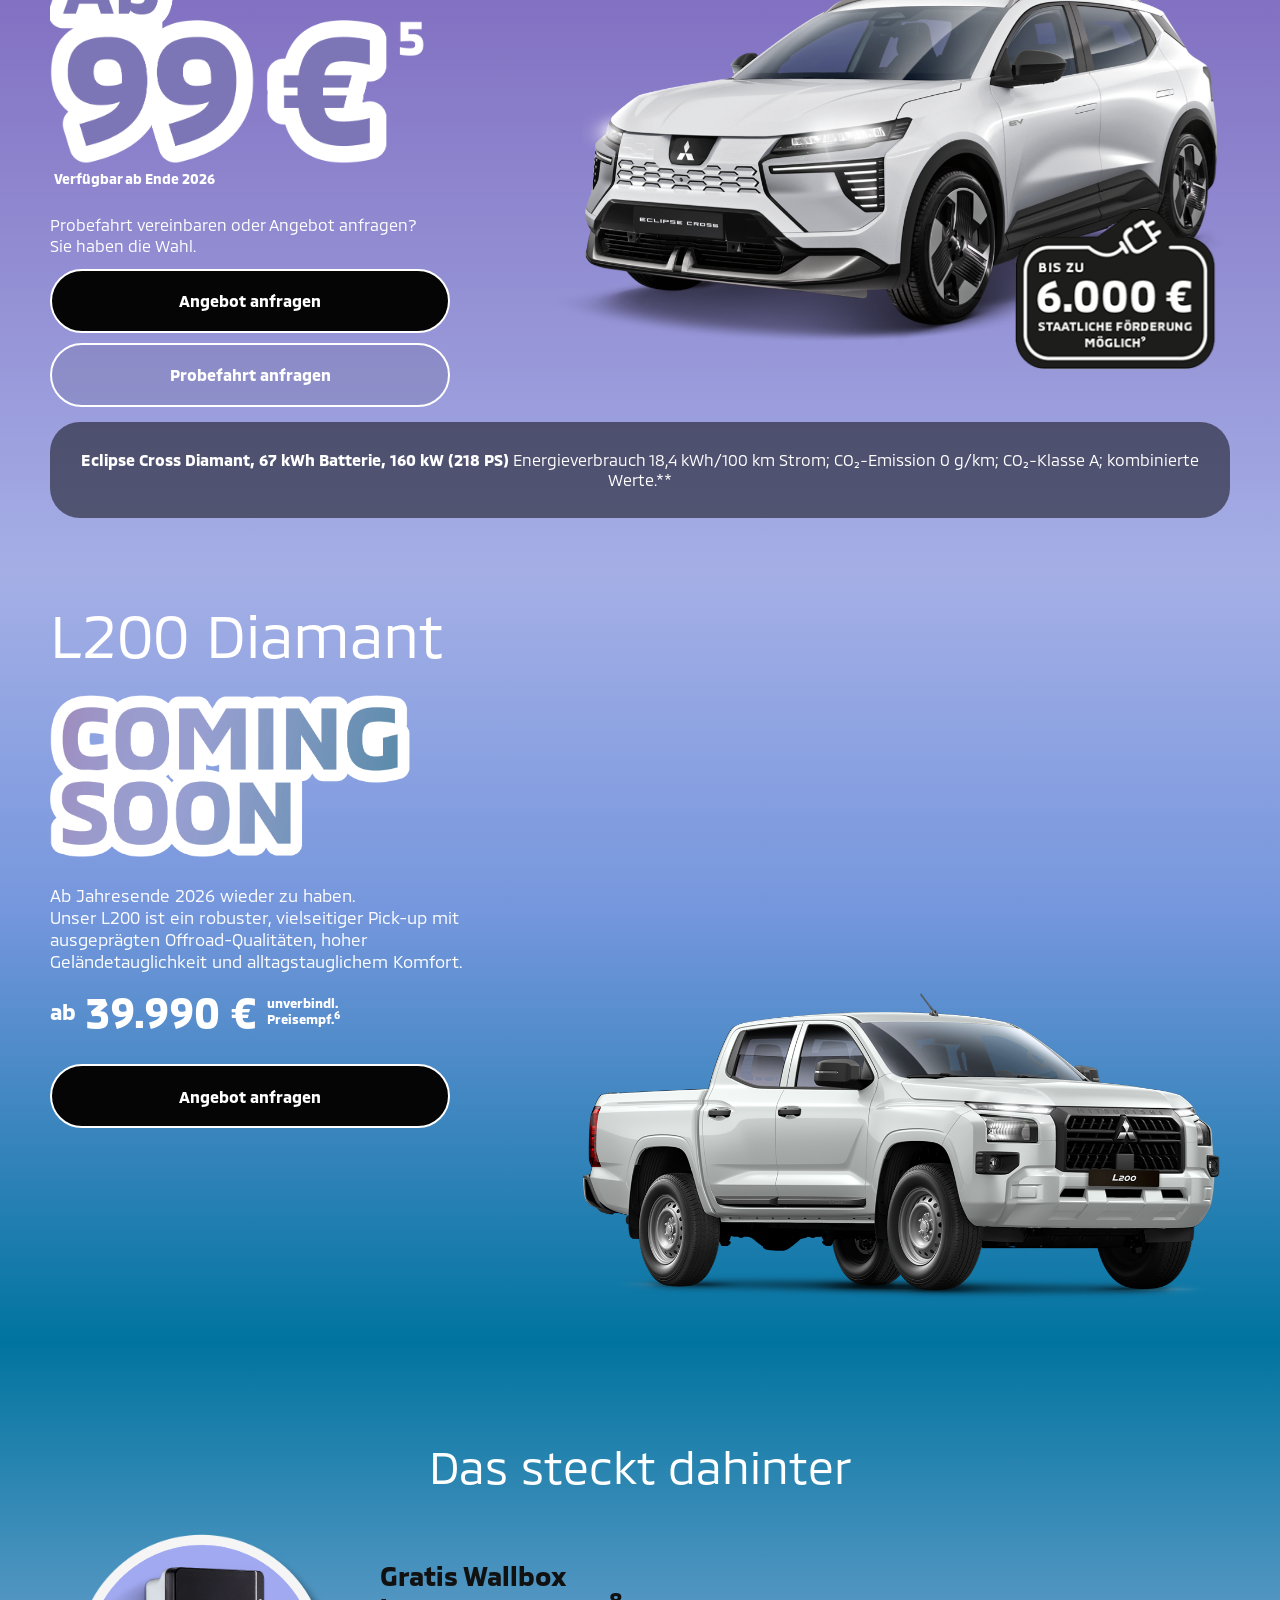
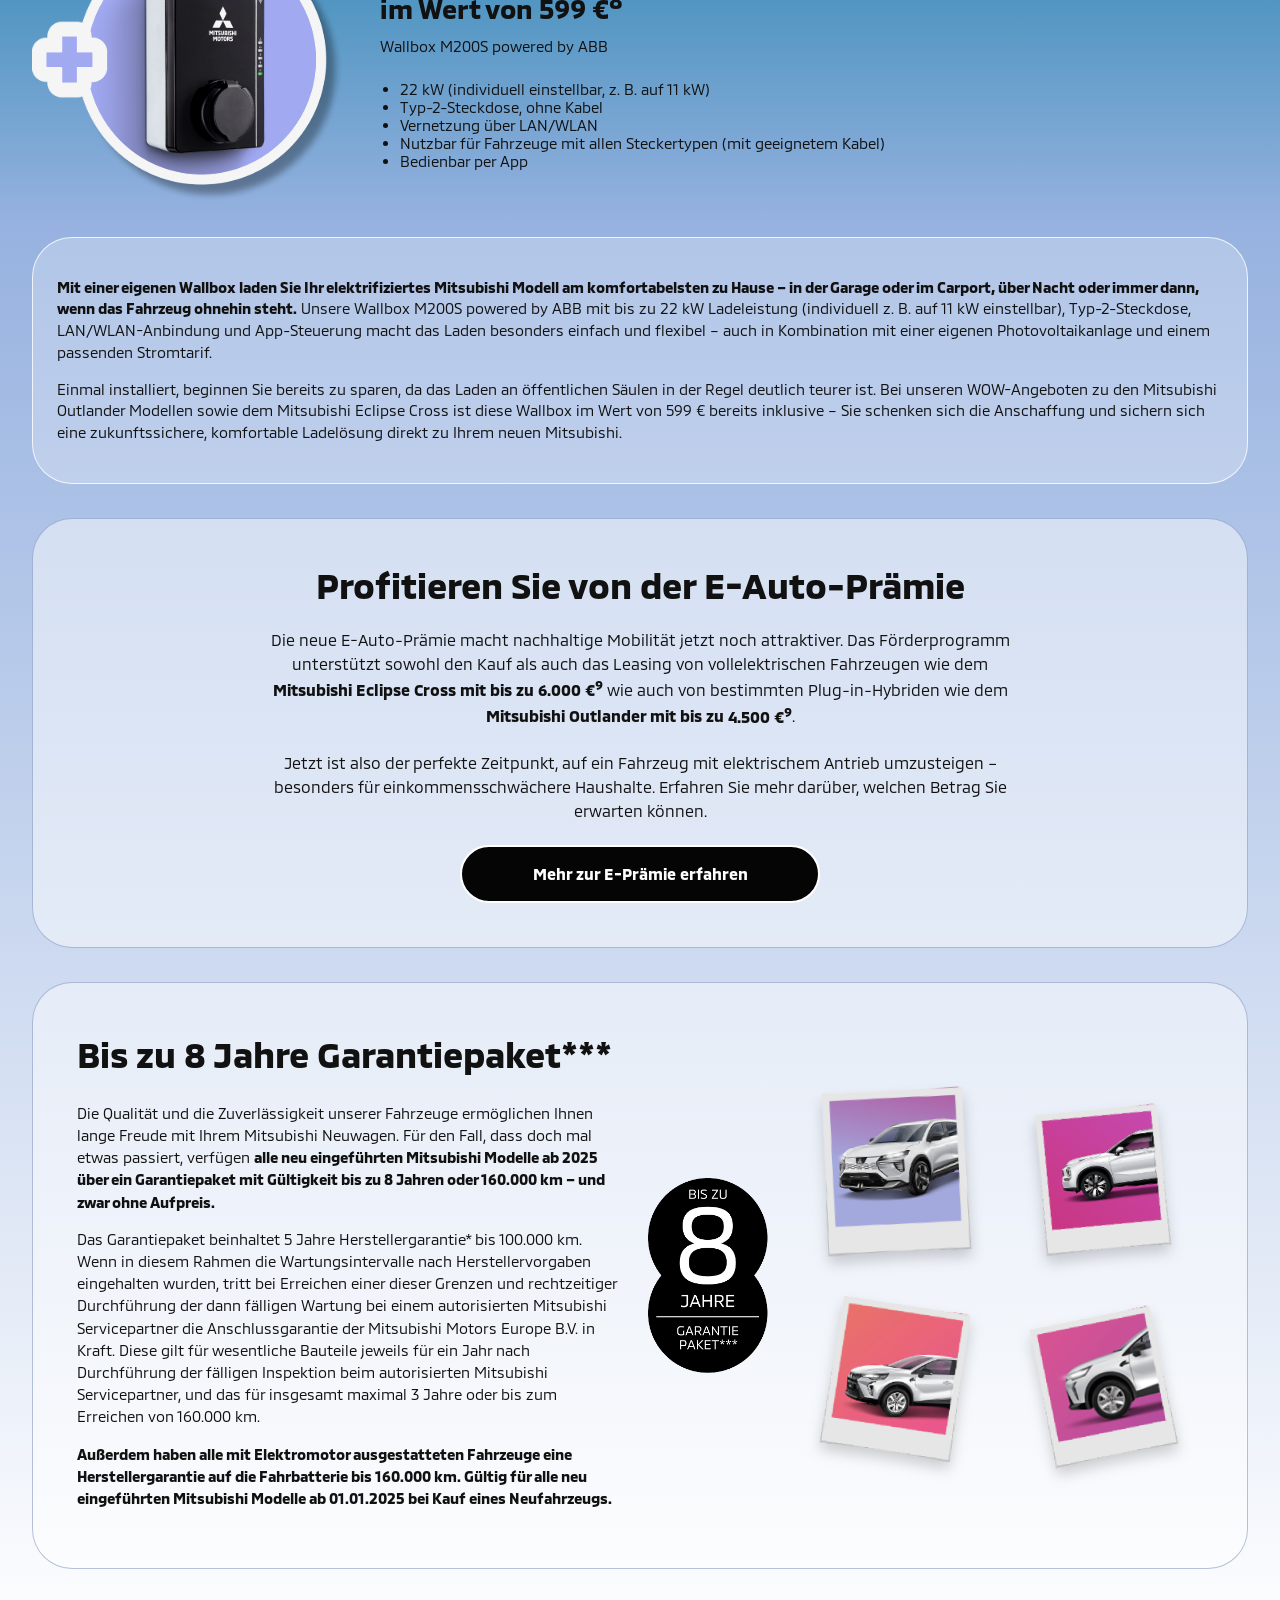
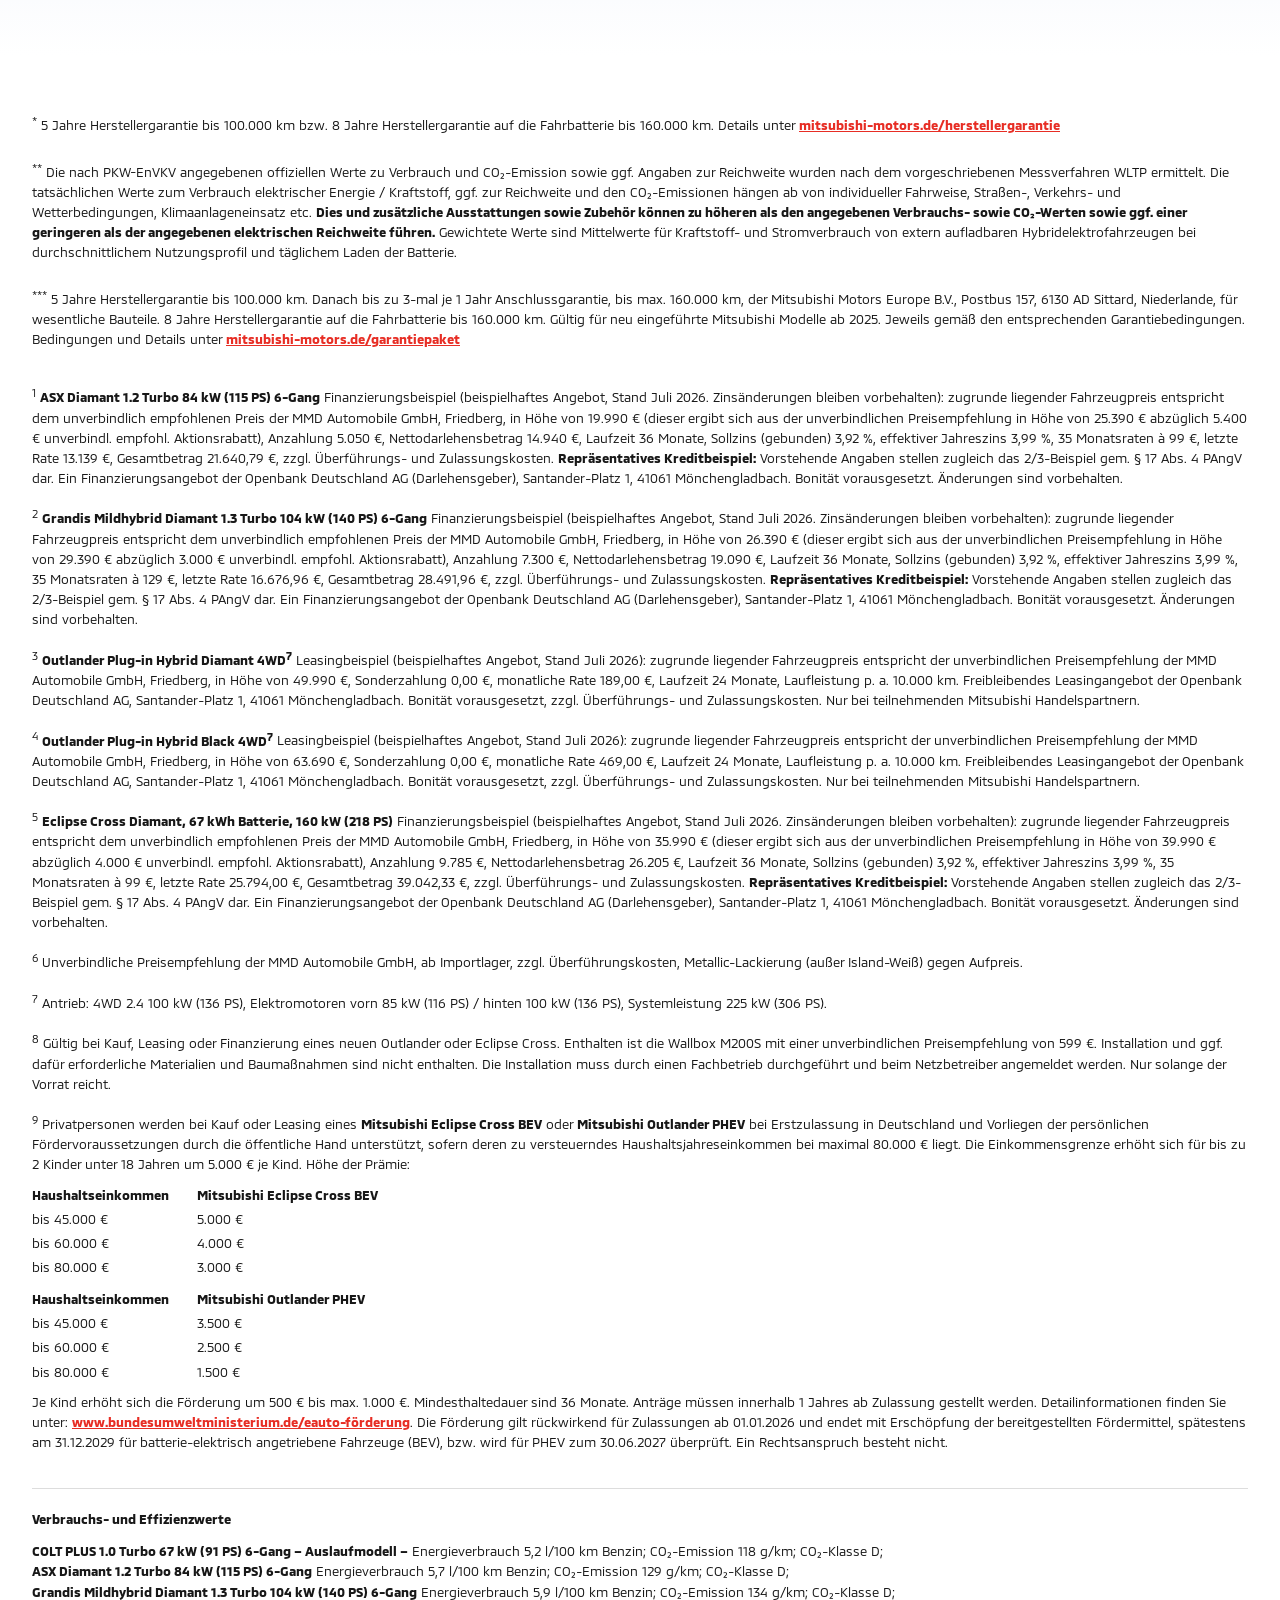
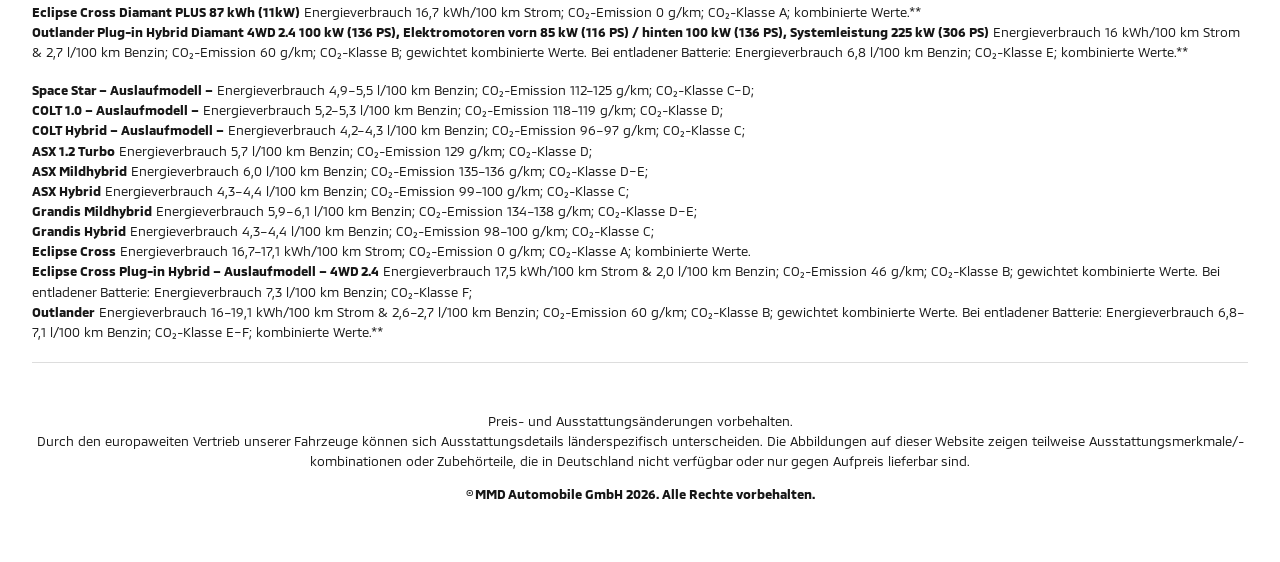
==== commit a28b2b4a: "Remove desktop section seams" ====
--- a/index.html
+++ b/index.html
@@ -9,7 +9,7 @@
   <link rel="preload" href="assets/fonts/MMC-Regular.woff2" as="font" type="font/woff2" crossorigin>
   <link rel="preload" href="assets/fonts/MMC-Bold.woff2" as="font" type="font/woff2" crossorigin>
   <link rel="preload" href="assets/wow.png" as="image" type="image/png" fetchpriority="high">
-  <link rel="stylesheet" href="mobile-first.css?v=173">
+  <link rel="stylesheet" href="mobile-first.css?v=174">
   <script src="script.js?v=89" defer></script>
 </head>
 <body data-page='{"eventName":"page_view","pageType":"campaign","pageName":"WOW Angebote","campaignName":"WOW Angebote 2026"}'>
--- a/mobile-first.css
+++ b/mobile-first.css
@@ -1368,7 +1368,7 @@
   :root { --header-h: 90px; --gutter: 44px; --radius: 52px; }
 
   .offer-flow { margin-top: 0; }
-  .offer-flow > .offer + .offer { margin-top: 0; }
+  .offer-flow > .offer + .offer { margin-top: -1px; }
 
   .offer--asx {
     --car-fluid: 124%;
